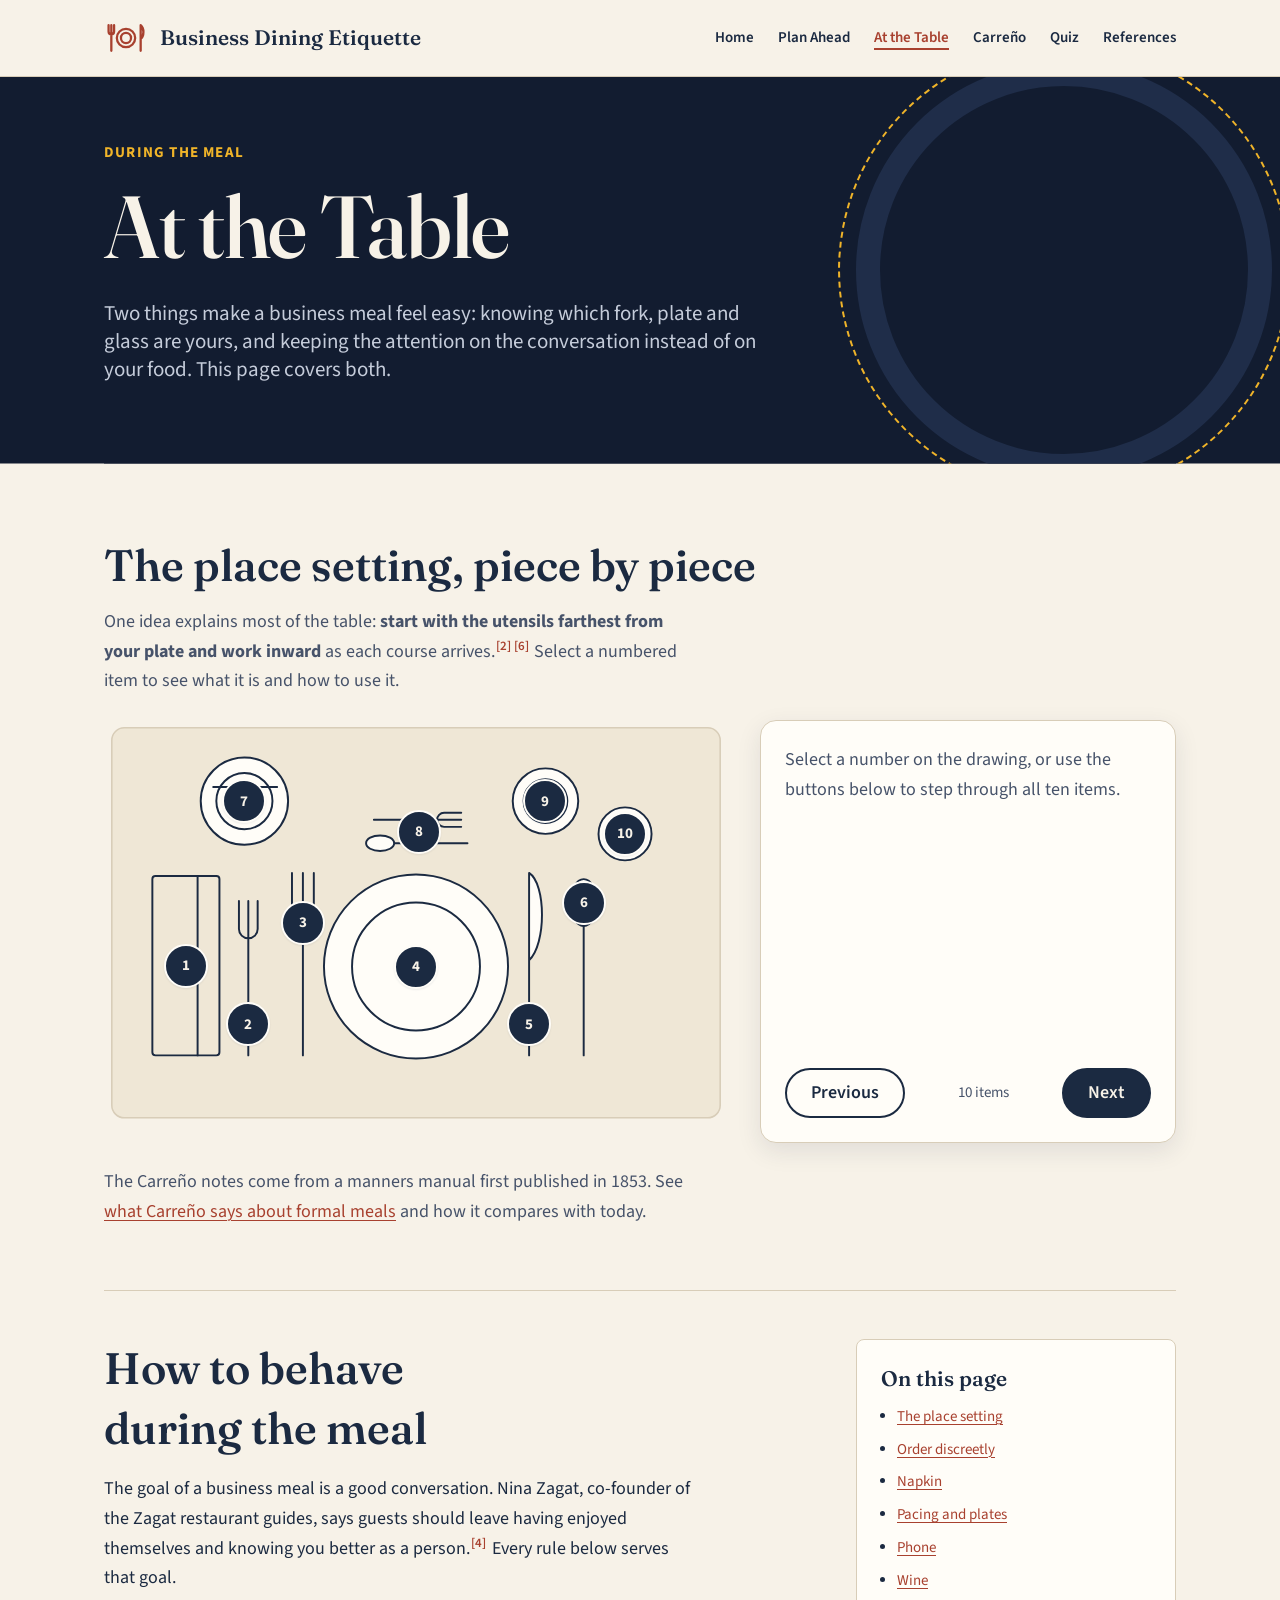
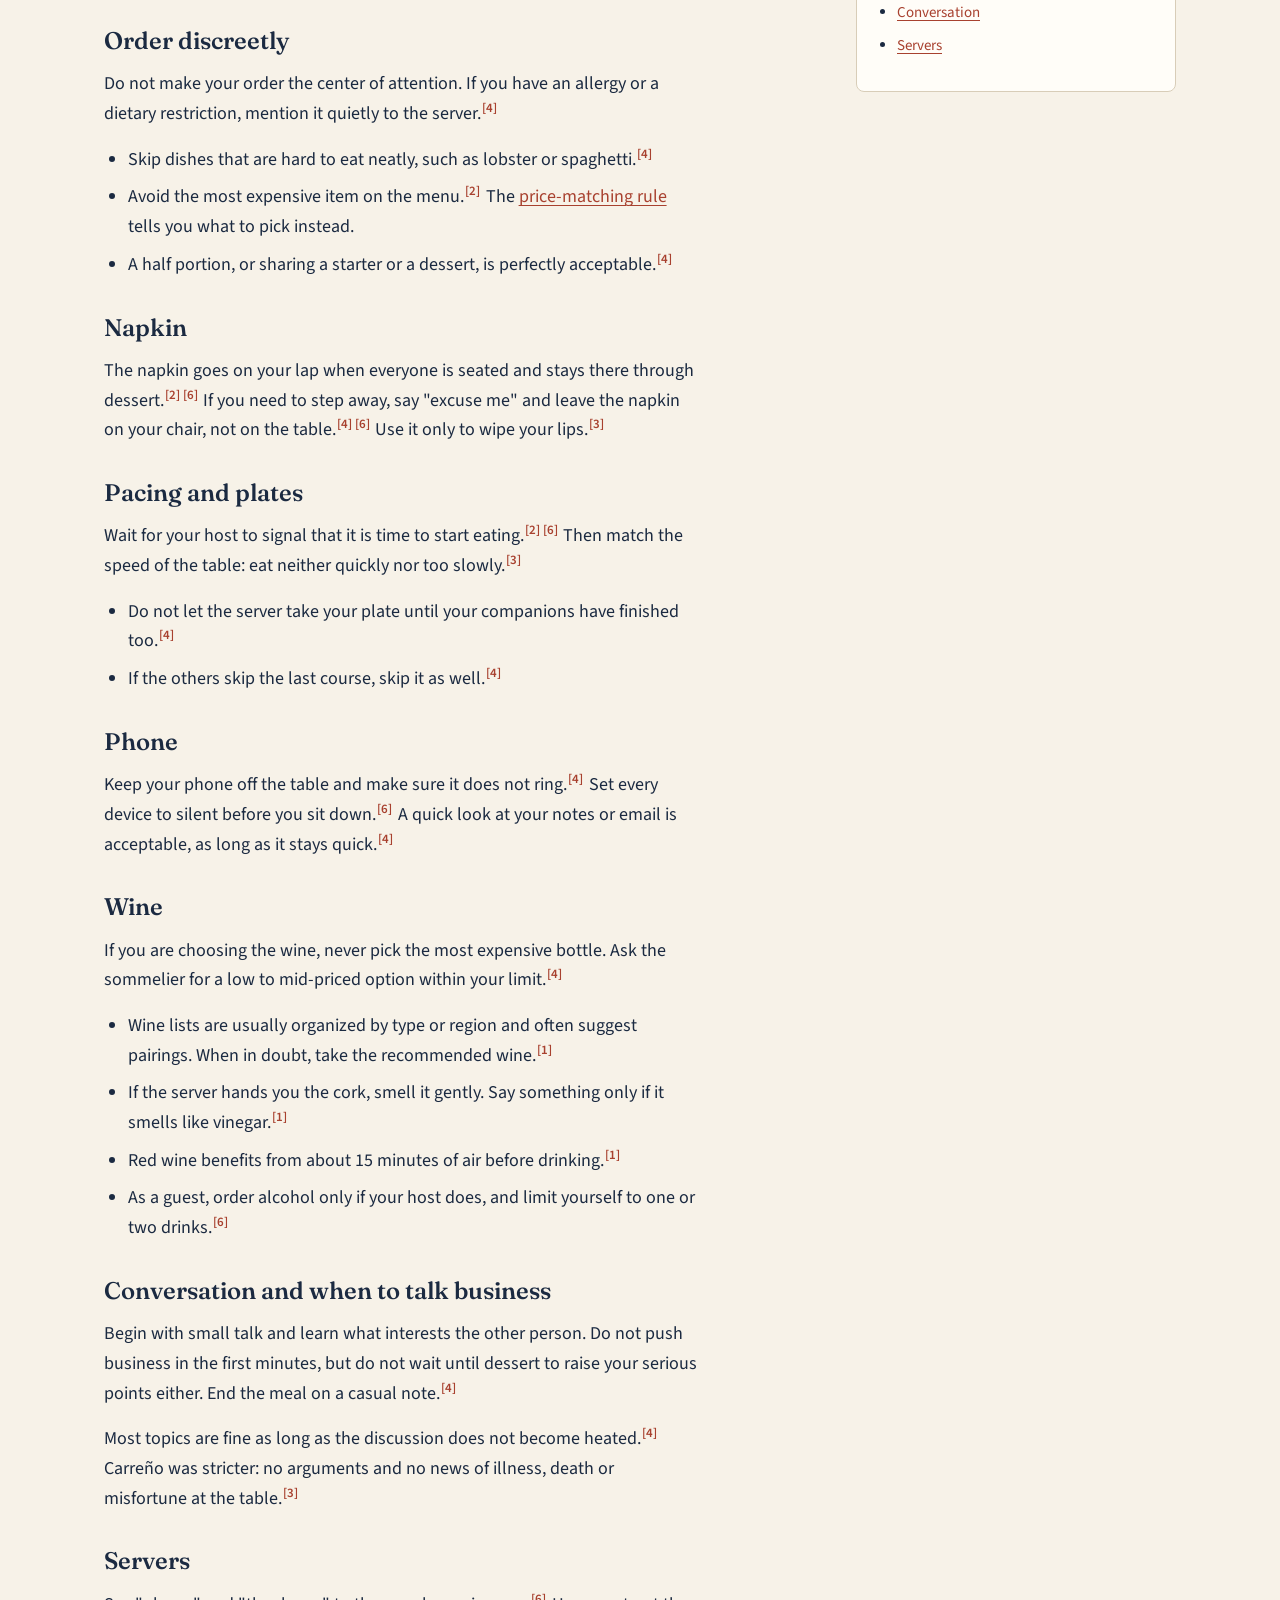
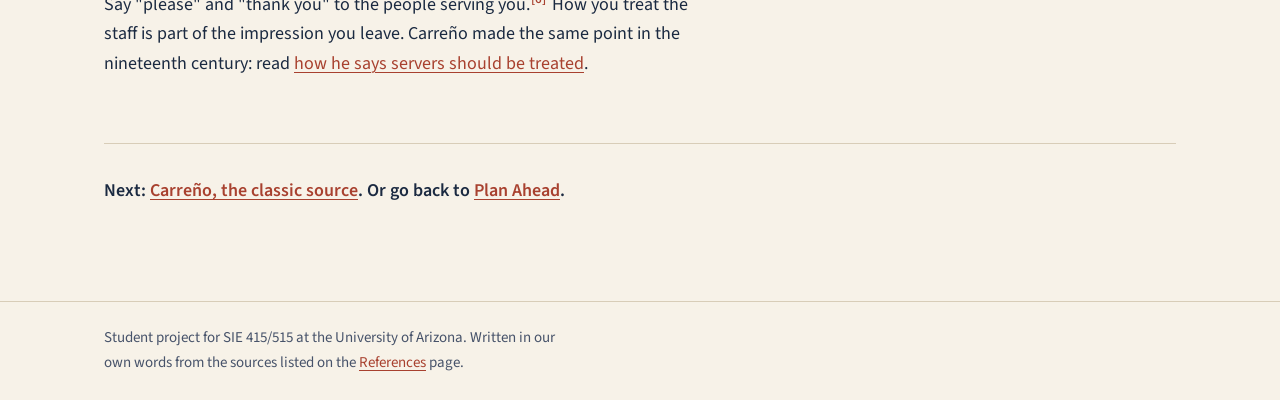
==== at-the-table.html @ 0948bbda "Add scroll-driven table scene, quiz game and bolder visual layer Remove the video section; the place" ====
<!DOCTYPE html>
<html lang="en">
<head>
  <meta charset="utf-8">
  <meta name="viewport" content="width=device-width, initial-scale=1">
  <title>At the Table | Business Dining Etiquette</title>
  <meta name="description" content="An interactive place setting and plain rules for a business meal: ordering, the napkin, pacing, phones, wine and conversation.">
  <link rel="icon" href="images/favicon.svg" type="image/svg+xml">
  <link rel="preconnect" href="https://fonts.googleapis.com">
  <link rel="preconnect" href="https://fonts.gstatic.com" crossorigin>
  <link href="https://fonts.googleapis.com/css2?family=Fraunces:opsz,wght@9..144,400..700&amp;family=Source+Sans+3:ital,wght@0,400;0,600;0,700;1,400&amp;display=swap" rel="stylesheet">
  <link rel="stylesheet" href="css/tokens.css">
  <link rel="stylesheet" href="css/site.css">
  <script src="js/place-setting.js" defer></script>
  <script src="js/motion.js" defer></script>
</head>
<body data-page="at-the-table">
  <!-- SHARED HEADER START -->
  <a class="skip-link" href="#main">Skip to content</a>
  <header class="site-header">
    <div class="wrap header-inner">
      <a class="brand" href="index.html">
        <svg class="brand-mark" viewBox="0 0 48 48" aria-hidden="true" focusable="false">
          <g class="art-accent-line">
            <circle cx="24" cy="24" r="10"/>
            <circle cx="24" cy="24" r="5.5"/>
            <path d="M8 10v28M5 10v7a3 3 0 0 0 6 0v-7"/>
            <path d="M40 38V10c4 3 4 12 0 15"/>
          </g>
        </svg>
        <span>Business Dining Etiquette</span>
      </a>
      <nav aria-label="Main">
        <ul class="nav-list">
          <li><a href="index.html">Home</a></li>
          <li><a href="plan-ahead.html">Plan Ahead</a></li>
          <li><a href="at-the-table.html">At the Table</a></li>
          <li><a href="carreno.html">Carreño</a></li>
          <li><a href="quiz.html">Quiz</a></li>
          <li><a href="references.html">References</a></li>
        </ul>
      </nav>
    </div>
  </header>
  <!-- SHARED HEADER END -->

  <main id="main">
    <div class="wrap">

      <header class="page-intro">
        <p class="eyebrow">During the meal</p>
        <h1>At the Table</h1>
        <p class="lede">Two things make a business meal feel easy: knowing which fork, plate and glass are yours, and keeping the attention on the conversation instead of on your food. This page covers both.</p>
      </header>

      <section class="section" id="place-setting" aria-labelledby="ps-title">
        <div class="section-head">
          <h2 id="ps-title">The place setting, piece by piece</h2>
          <p>One idea explains most of the table: <strong>start with the utensils farthest from your plate and work inward</strong> as each course arrives.<sup class="cite"><a href="references.html#ref-2">[2]</a></sup><sup class="cite"><a href="references.html#ref-6">[6]</a></sup> Select a numbered item to see what it is and how to use it.</p>
        </div>

        <div class="ps" data-place-setting>
          <div class="ps-stage">
            <svg class="ps-art" viewBox="0 0 800 520" role="img" aria-labelledby="ps-art-title">
              <title id="ps-art-title">A formal place setting seen from above. Left to right: napkin, salad fork, dinner fork, dinner plate, knife and spoon. Above the plate: a dessert fork and spoon. Top left: bread plate. Top right: water glass and wine glass.</title>
              <rect class="art-soft" x="10" y="10" width="780" height="500" rx="16"/>
              <!-- napkin -->
              <g data-art="napkin">
                <rect class="art-cloth" x="62" y="200" width="86" height="230" rx="4"/>
                <path class="art-line" d="M120 200v230"/>
              </g>
              <!-- salad fork -->
              <g data-art="salad-fork">
                <path class="art-line" d="M185 232v198M173 232v36a12 12 0 0 0 24 0v-36"/>
              </g>
              <!-- dinner fork -->
              <g data-art="dinner-fork">
                <path class="art-line" d="M255 196v234M241 196v44a14 14 0 0 0 28 0v-44"/>
              </g>
              <!-- dinner plate -->
              <g data-art="dinner-plate">
                <circle class="art-fill" cx="400" cy="316" r="118"/>
                <circle class="art-line" cx="400" cy="316" r="82"/>
              </g>
              <!-- knife -->
              <g data-art="knife">
                <path class="art-fill" d="M545 430V196c22 14 22 92 0 112z"/>
              </g>
              <!-- spoon -->
              <g data-art="spoon">
                <ellipse class="art-fill" cx="615" cy="234" rx="17" ry="30"/>
                <path class="art-line" d="M615 264v166"/>
              </g>
              <!-- bread plate with butter knife -->
              <g data-art="bread-plate">
                <circle class="art-fill" cx="180" cy="104" r="56"/>
                <circle class="art-line" cx="180" cy="104" r="36"/>
                <path class="art-line" d="M140 86h82"/>
              </g>
              <!-- dessert fork and spoon -->
              <g data-art="dessert">
                <path class="art-line" d="M346 128h112M458 119h-22a9 9 0 0 0 0 18h22"/>
                <path class="art-line" d="M370 158h96"/>
                <ellipse class="art-fill" cx="354" cy="158" rx="18" ry="10"/>
              </g>
              <!-- water glass -->
              <g data-art="water-glass">
                <circle class="art-fill" cx="566" cy="104" r="42"/>
                <circle class="art-line" cx="566" cy="104" r="28"/>
              </g>
              <!-- wine glass -->
              <g data-art="wine-glass">
                <circle class="art-fill" cx="668" cy="146" r="34"/>
                <circle class="art-accent" cx="668" cy="146" r="20"/>
              </g>
            </svg>

            <div class="ps-hotspots" hidden>
              <button type="button" class="hotspot" data-item="napkin" style="--x:13.1%;--y:60.6%"><span aria-hidden="true">1</span><span class="visually-hidden">Napkin</span></button>
              <button type="button" class="hotspot" data-item="salad-fork" style="--x:23.1%;--y:75%"><span aria-hidden="true">2</span><span class="visually-hidden">Salad fork</span></button>
              <button type="button" class="hotspot" data-item="dinner-fork" style="--x:31.9%;--y:50%"><span aria-hidden="true">3</span><span class="visually-hidden">Dinner fork</span></button>
              <button type="button" class="hotspot" data-item="dinner-plate" style="--x:50%;--y:60.8%"><span aria-hidden="true">4</span><span class="visually-hidden">Dinner plate</span></button>
              <button type="button" class="hotspot" data-item="knife" style="--x:68.1%;--y:75%"><span aria-hidden="true">5</span><span class="visually-hidden">Knife</span></button>
              <button type="button" class="hotspot" data-item="spoon" style="--x:76.9%;--y:45%"><span aria-hidden="true">6</span><span class="visually-hidden">Spoon</span></button>
              <button type="button" class="hotspot" data-item="bread-plate" style="--x:22.5%;--y:20%"><span aria-hidden="true">7</span><span class="visually-hidden">Bread plate</span></button>
              <button type="button" class="hotspot" data-item="dessert" style="--x:50.5%;--y:27.5%"><span aria-hidden="true">8</span><span class="visually-hidden">Dessert fork and spoon</span></button>
              <button type="button" class="hotspot" data-item="water-glass" style="--x:70.7%;--y:20%"><span aria-hidden="true">9</span><span class="visually-hidden">Water glass</span></button>
              <button type="button" class="hotspot" data-item="wine-glass" style="--x:83.5%;--y:28%"><span aria-hidden="true">10</span><span class="visually-hidden">Wine glass</span></button>
            </div>
          </div>

          <div class="ps-panel" id="ps-panel">
            <p class="ps-hint" hidden>Select a number on the drawing, or use the buttons below to step through all ten items.</p>
            <ol class="ps-list" aria-live="polite">
              <li id="ps-napkin" data-item="napkin">
                <h3>Napkin</h3>
                <p>Once everyone is seated, unfold it and lay it on your lap.<sup class="cite"><a href="references.html#ref-2">[2]</a></sup> If you step away, leave it on your chair. It returns to the table only when the meal is over.<sup class="cite"><a href="references.html#ref-4">[4]</a></sup><sup class="cite"><a href="references.html#ref-6">[6]</a></sup></p>
                <p class="ps-carreno"><span class="note-label">Carreño, 1875 edition</span> The napkin has a single purpose: wiping your lips.<sup class="cite"><a href="references.html#ref-3">[3]</a></sup></p>
              </li>
              <li id="ps-salad-fork" data-item="salad-fork">
                <h3>Salad fork</h3>
                <p>Forks sit to the left of the plate.<sup class="cite"><a href="references.html#ref-2">[2]</a></sup> The outer fork is for the first course, which is often the salad, because you work from the outside in.<sup class="cite"><a href="references.html#ref-6">[6]</a></sup></p>
              </li>
              <li id="ps-dinner-fork" data-item="dinner-fork">
                <h3>Dinner fork</h3>
                <p>The fork closest to the plate is for the main course. Working inward means that, when the main dish arrives, this is the next fork in line.<sup class="cite"><a href="references.html#ref-2">[2]</a></sup></p>
              </li>
              <li id="ps-dinner-plate" data-item="dinner-plate">
                <h3>Dinner plate</h3>
                <p>The center of your place. When you pause, rest the fork and knife on the plate in a V shape. When you finish, lay them side by side on the plate. Used silverware never goes back on the tablecloth.<sup class="cite"><a href="references.html#ref-6">[6]</a></sup></p>
                <p class="ps-carreno"><span class="note-label">Carreño, 1875 edition</span> Fork and knife together on the plate, handles toward you, tell the servers that you have finished.<sup class="cite"><a href="references.html#ref-3">[3]</a></sup></p>
              </li>
              <li id="ps-knife" data-item="knife">
                <h3>Knife</h3>
                <p>Knives go to the right of the plate.<sup class="cite"><a href="references.html#ref-2">[2]</a></sup> Like every other utensil, once you have used it, it rests on the plate and not on the table.<sup class="cite"><a href="references.html#ref-6">[6]</a></sup></p>
                <p class="ps-carreno"><span class="note-label">Carreño, 1875 edition</span> Never bring the knife to your mouth. He calls it a serious fault.<sup class="cite"><a href="references.html#ref-3">[3]</a></sup></p>
              </li>
              <li id="ps-spoon" data-item="spoon">
                <h3>Spoon</h3>
                <p>Spoons sit on the right, next to the knife.<sup class="cite"><a href="references.html#ref-2">[2]</a></sup> If the soup is too hot, stir it to cool it. Do not blow on it.<sup class="cite"><a href="references.html#ref-6">[6]</a></sup></p>
                <p class="ps-carreno"><span class="note-label">Carreño, 1875 edition</span> He lists blowing on hot food and slurping soup among the rude habits at the table.<sup class="cite"><a href="references.html#ref-3">[3]</a></sup></p>
              </li>
              <li id="ps-bread-plate" data-item="bread-plate">
                <h3>Bread plate</h3>
                <p>Yours is the one at the upper left.<sup class="cite"><a href="references.html#ref-6">[6]</a></sup> A simple memory aid: solids on the left, liquids on the right.<sup class="cite"><a href="references.html#ref-2">[2]</a></sup> Break off one piece of bread, butter it and eat it before you break off the next.<sup class="cite"><a href="references.html#ref-6">[6]</a></sup></p>
                <p class="ps-carreno"><span class="note-label">Carreño, 1875 edition</span> Bread always goes on the left and is broken by hand, never cut with the knife.<sup class="cite"><a href="references.html#ref-3">[3]</a></sup></p>
              </li>
              <li id="ps-dessert" data-item="dessert">
                <h3>Dessert fork and spoon</h3>
                <p>The fork or spoon lying above your plate is for dessert.<sup class="cite"><a href="references.html#ref-6">[6]</a></sup> Leave them where they are until dessert is served.</p>
              </li>
              <li id="ps-water-glass" data-item="water-glass">
                <h3>Water glass</h3>
                <p>Your drinks are at the upper right of your place.<sup class="cite"><a href="references.html#ref-6">[6]</a></sup> If you are unsure which glass is yours, remember that liquids are on the right.<sup class="cite"><a href="references.html#ref-2">[2]</a></sup></p>
                <p class="ps-carreno"><span class="note-label">Carreño, 1875 edition</span> Glasses and cups always stay on the right. Wipe your lips before and after you drink.<sup class="cite"><a href="references.html#ref-3">[3]</a></sup></p>
              </li>
              <li id="ps-wine-glass" data-item="wine-glass">
                <h3>Wine glass</h3>
                <p>It stands with the water glass at the upper right.<sup class="cite"><a href="references.html#ref-6">[6]</a></sup> At a business meal, order alcohol only if your host does, and stop at one or two drinks.<sup class="cite"><a href="references.html#ref-6">[6]</a></sup> Some career offices advise students to skip alcohol completely.<sup class="cite"><a href="references.html#ref-2">[2]</a></sup></p>
              </li>
            </ol>
            <div class="ps-controls" hidden>
              <button type="button" class="btn btn-quiet" data-ps-prev>Previous</button>
              <span class="ps-count" data-ps-count></span>
              <button type="button" class="btn" data-ps-next>Next</button>
            </div>
          </div>
        </div>

        <p class="ps-after">The Carreño notes come from a manners manual first published in 1853. See <a href="carreno.html">what Carreño says about formal meals</a> and how it compares with today.</p>
      </section>

      <section class="section" id="conduct" aria-labelledby="conduct-title">
        <div class="with-aside">
          <div class="prose">
            <h2 id="conduct-title">How to behave during the meal</h2>
            <p>The goal of a business meal is a good conversation. Nina Zagat, co-founder of the Zagat restaurant guides, says guests should leave having enjoyed themselves and knowing you better as a person.<sup class="cite"><a href="references.html#ref-4">[4]</a></sup> Every rule below serves that goal.</p>

            <h3 id="ordering">Order discreetly</h3>
            <p>Do not make your order the center of attention. If you have an allergy or a dietary restriction, mention it quietly to the server.<sup class="cite"><a href="references.html#ref-4">[4]</a></sup></p>
            <ul>
              <li>Skip dishes that are hard to eat neatly, such as lobster or spaghetti.<sup class="cite"><a href="references.html#ref-4">[4]</a></sup></li>
              <li>Avoid the most expensive item on the menu.<sup class="cite"><a href="references.html#ref-2">[2]</a></sup> The <a href="plan-ahead.html#price">price-matching rule</a> tells you what to pick instead.</li>
              <li>A half portion, or sharing a starter or a dessert, is perfectly acceptable.<sup class="cite"><a href="references.html#ref-4">[4]</a></sup></li>
            </ul>

            <h3 id="napkin">Napkin</h3>
            <p>The napkin goes on your lap when everyone is seated and stays there through dessert.<sup class="cite"><a href="references.html#ref-2">[2]</a></sup><sup class="cite"><a href="references.html#ref-6">[6]</a></sup> If you need to step away, say "excuse me" and leave the napkin on your chair, not on the table.<sup class="cite"><a href="references.html#ref-4">[4]</a></sup><sup class="cite"><a href="references.html#ref-6">[6]</a></sup> Use it only to wipe your lips.<sup class="cite"><a href="references.html#ref-3">[3]</a></sup></p>

            <h3 id="pacing">Pacing and plates</h3>
            <p>Wait for your host to signal that it is time to start eating.<sup class="cite"><a href="references.html#ref-2">[2]</a></sup><sup class="cite"><a href="references.html#ref-6">[6]</a></sup> Then match the speed of the table: eat neither quickly nor too slowly.<sup class="cite"><a href="references.html#ref-3">[3]</a></sup></p>
            <ul>
              <li>Do not let the server take your plate until your companions have finished too.<sup class="cite"><a href="references.html#ref-4">[4]</a></sup></li>
              <li>If the others skip the last course, skip it as well.<sup class="cite"><a href="references.html#ref-4">[4]</a></sup></li>
            </ul>

            <h3 id="phone">Phone</h3>
            <p>Keep your phone off the table and make sure it does not ring.<sup class="cite"><a href="references.html#ref-4">[4]</a></sup> Set every device to silent before you sit down.<sup class="cite"><a href="references.html#ref-6">[6]</a></sup> A quick look at your notes or email is acceptable, as long as it stays quick.<sup class="cite"><a href="references.html#ref-4">[4]</a></sup></p>

            <h3 id="wine">Wine</h3>
            <p>If you are choosing the wine, never pick the most expensive bottle. Ask the sommelier for a low to mid-priced option within your limit.<sup class="cite"><a href="references.html#ref-4">[4]</a></sup></p>
            <ul>
              <li>Wine lists are usually organized by type or region and often suggest pairings. When in doubt, take the recommended wine.<sup class="cite"><a href="references.html#ref-1">[1]</a></sup></li>
              <li>If the server hands you the cork, smell it gently. Say something only if it smells like vinegar.<sup class="cite"><a href="references.html#ref-1">[1]</a></sup></li>
              <li>Red wine benefits from about 15 minutes of air before drinking.<sup class="cite"><a href="references.html#ref-1">[1]</a></sup></li>
              <li>As a guest, order alcohol only if your host does, and limit yourself to one or two drinks.<sup class="cite"><a href="references.html#ref-6">[6]</a></sup></li>
            </ul>

            <h3 id="conversation">Conversation and when to talk business</h3>
            <p>Begin with small talk and learn what interests the other person. Do not push business in the first minutes, but do not wait until dessert to raise your serious points either. End the meal on a casual note.<sup class="cite"><a href="references.html#ref-4">[4]</a></sup></p>
            <p>Most topics are fine as long as the discussion does not become heated.<sup class="cite"><a href="references.html#ref-4">[4]</a></sup> Carreño was stricter: no arguments and no news of illness, death or misfortune at the table.<sup class="cite"><a href="references.html#ref-3">[3]</a></sup></p>

            <h3 id="servers">Servers</h3>
            <p>Say "please" and "thank you" to the people serving you.<sup class="cite"><a href="references.html#ref-6">[6]</a></sup> How you treat the staff is part of the impression you leave. Carreño made the same point in the nineteenth century: read <a href="carreno.html#servers">how he says servers should be treated</a>.</p>
          </div>

          <aside aria-label="On this page">
            <div class="side-box">
              <h2>On this page</h2>
              <ul>
                <li><a href="#place-setting">The place setting</a></li>
                <li><a href="#ordering">Order discreetly</a></li>
                <li><a href="#napkin">Napkin</a></li>
                <li><a href="#pacing">Pacing and plates</a></li>
                <li><a href="#phone">Phone</a></li>
                <li><a href="#wine">Wine</a></li>
                <li><a href="#conversation">Conversation</a></li>
                <li><a href="#servers">Servers</a></li>
              </ul>
            </div>
          </aside>
        </div>
      </section>

      <nav class="next-step" aria-label="Continue reading">
        <p>Next: <a href="carreno.html">Carreño, the classic source</a>. Or go back to <a href="plan-ahead.html">Plan Ahead</a>.</p>
      </nav>

    </div>
  </main>

  <!-- SHARED FOOTER START -->
  <footer class="site-footer">
    <div class="wrap">
      <p>Student project for SIE 415/515 at the University of Arizona. Written in our own words from the sources listed on the <a href="references.html">References</a> page.</p>
    </div>
  </footer>
  <!-- SHARED FOOTER END -->
</body>
</html>
---- css/tokens.css ----
/* ==========================================================================
   tokens.css
   The single place for visual decisions. Change values here to restyle
   the whole site. site.css may only use these variables.
   ========================================================================== */

:root {
  /* ---- Color: one base (ink), one accent (brick), warm neutrals ---- */
  --paper: #F7F2E8;        /* page background */
  --paper-deep: #EFE7D6;   /* tinted bands, table headers */
  --surface: #FFFDF8;      /* panels that sit on the paper */
  --ink: #1B2A41;          /* text, headings (13.5:1 on paper) */
  --ink-soft: #47536A;     /* secondary text (6.9:1 on paper) */
  --accent: #A8412F;       /* links, key marks (5.4:1 on paper) */
  --accent-deep: #7E2E20;  /* hover and visited links */
  --rule: #D8CDB8;         /* hairlines and borders */
  --on-ink: #F7F2E8;       /* text on ink backgrounds */
  --on-accent: #FFFDF8;    /* text on accent backgrounds */
  --good: #2C6447;         /* correct answer */
  --good-bg: #E4EFE6;
  --bad: #8F2F20;          /* wrong answer */
  --bad-bg: #F6E2DC;
  --focus: #1B2A41;        /* focus ring */

  /* ---- Color: dark stage (hero scene, page intros, quiz game) ---- */
  --stage: #121C30;        /* deep navy background */
  --stage-soft: #1F2D49;   /* panels on the stage */
  --stage-line: #4A5B7D;   /* borders on the stage */
  --on-ink-soft: #C5CCDA;  /* secondary text on the stage (10:1) */
  --gold: #F0B429;         /* loud second accent, for dark backgrounds */
  --accent-bright: #E4573D;/* brick, brightened for dark backgrounds */
  --good-bright: #5FBF8A;
  --steel: #DCE3EC;        /* cutlery in the scene */
  --water: #9CCBE0;
  --pulse: rgba(240, 180, 41, 0.7);

  /* ---- Fonts ---- */
  --font-display: "Fraunces", Georgia, "Times New Roman", serif;
  --font-body: "Source Sans 3", Verdana, "Trebuchet MS", sans-serif;

  /* ---- Type scale (rem) ---- */
  --fs-xs: 0.8125rem;   /* 13px */
  --fs-sm: 0.9375rem;   /* 15px */
  --fs-base: 1.125rem;  /* 18px body */
  --fs-md: 1.3125rem;   /* 21px lede */
  --fs-lg: 1.5rem;      /* 24px h3 */
  --fs-xl: 2rem;        /* 32px h2 */
  --fs-2xl: clamp(2.25rem, 1.4rem + 3.6vw, 3.75rem); /* h1 */
  --fs-numeral: 2.5rem; /* big list numerals */
  --fs-hero: clamp(2.5rem, 1rem + 6.2vw, 5.5rem);        /* stage headlines */
  --fs-2xl-soft: clamp(1.75rem, 1.2rem + 2.2vw, 2.75rem); /* section headings */

  --lh-body: 1.65;
  --lh-snug: 1.35;
  --lh-tight: 1.1;

  --fw-regular: 400;
  --fw-semibold: 600;
  --fw-bold: 700;
  --fw-display: 560;

  --tracking-label: 0.08em;

  /* ---- Spacing scale ---- */
  --sp-0: 0;
  --sp-1: 0.25rem;  /* 4 */
  --sp-2: 0.5rem;   /* 8 */
  --sp-3: 0.75rem;  /* 12 */
  --sp-4: 1rem;     /* 16 */
  --sp-5: 1.5rem;   /* 24 */
  --sp-6: 2rem;     /* 32 */
  --sp-7: 3rem;     /* 48 */
  --sp-8: 4rem;     /* 64 */
  --sp-9: 6rem;     /* 96 */

  /* ---- Layout ---- */
  --wrap: 70rem;         /* page container */
  --measure: 66ch;       /* comfortable line length */
  --gutter: var(--sp-5); /* side padding */
  --sidebar: 20rem;
  --hotspot: 2.75rem;    /* touch target for interactive markers */

  /* ---- Radii ---- */
  --r-sm: 0.25rem;
  --r-md: 0.5rem;
  --r-lg: 1rem;
  --r-pill: 999px;

  /* ---- Borders ---- */
  --bw: 1px;
  --bw-thick: 2px;
  --focus-w: 3px;
  --focus-offset: 3px;

  /* ---- Shadows (soft, no glow) ---- */
  --shadow-sm: 0 1px 2px rgba(27, 42, 65, 0.08);
  --shadow-md: 0 8px 24px rgba(27, 42, 65, 0.10);

  /* ---- Motion ---- */
  --ease: cubic-bezier(0.22, 1, 0.36, 1);
  --dur-fast: 200ms;
  --dur: 300ms;
  --dur-slow: 500ms;
  --dur-reveal: 700ms;
  --press: 0.97;
}

@media (max-width: 40rem) {
  :root {
    --fs-base: 1.0625rem; /* 17px body on phones */
    --fs-md: 1.1875rem;
    --fs-xl: 1.625rem;
    --fs-lg: 1.3125rem;
    --gutter: var(--sp-4);
    --sp-8: 3rem;
    --sp-9: 4rem;
  }
}
---- css/site.css ----
/* ==========================================================================
   site.css
   Layout and components. Uses only variables from tokens.css.
   ========================================================================== */

/* ---- Reset and base ---- */
*, *::before, *::after { box-sizing: border-box; }

html { -webkit-text-size-adjust: 100%; scroll-behavior: smooth; }

body {
  margin: var(--sp-0);
  background: var(--paper);
  color: var(--ink);
  font-family: var(--font-body);
  font-size: var(--fs-base);
  line-height: var(--lh-body);
  font-weight: var(--fw-regular);
  overflow-wrap: break-word;
}

img, svg, iframe { max-width: 100%; }
img, svg { height: auto; }

h1, h2, h3, h4 {
  font-family: var(--font-display);
  font-weight: var(--fw-display);
  line-height: var(--lh-tight);
  margin: var(--sp-0);
  text-wrap: balance;
}
h1 { font-size: var(--fs-2xl); letter-spacing: -0.015em; }
h2 { font-size: var(--fs-xl); line-height: var(--lh-snug); }
h3 { font-size: var(--fs-lg); line-height: var(--lh-snug); }
h4 { font-size: var(--fs-md); line-height: var(--lh-snug); }

p, ul, ol, dl, table, figure, blockquote { margin: var(--sp-0) var(--sp-0) var(--sp-4); }
p { text-wrap: pretty; }
ul, ol { padding-left: var(--sp-5); }
li { margin-bottom: var(--sp-2); }

a {
  color: var(--accent);
  text-decoration: underline;
  text-decoration-thickness: var(--bw);
  text-underline-offset: 0.18em;
  transition: color var(--dur-fast) var(--ease);
}
a:visited { color: var(--accent-deep); }
a:hover { color: var(--accent-deep); text-decoration-thickness: var(--bw-thick); }

:focus-visible {
  outline: var(--focus-w) solid var(--focus);
  outline-offset: var(--focus-offset);
  border-radius: var(--r-sm);
}

[id] { scroll-margin-top: var(--sp-5); }

.visually-hidden {
  position: absolute;
  width: 1px; height: 1px;
  margin: -1px; padding: 0;
  overflow: hidden;
  clip: rect(0 0 0 0);
  white-space: nowrap;
  border: 0;
}

/* ---- Skip link ---- */
.skip-link {
  position: absolute;
  left: var(--sp-4);
  top: var(--sp-4);
  z-index: 10;
  padding: var(--sp-2) var(--sp-4);
  background: var(--ink);
  color: var(--on-ink);
  border-radius: var(--r-sm);
  transform: translateY(-300%);
}
.skip-link:visited { color: var(--on-ink); }
.skip-link:focus { transform: translateY(0); color: var(--on-ink); }

/* ---- Containers ---- */
.wrap {
  width: 100%;
  max-width: var(--wrap);
  margin-inline: auto;
  padding-inline: var(--gutter);
}

/* ---- Header and navigation ---- */
.site-header {
  border-bottom: var(--bw) solid var(--rule);
  background: var(--paper);
}
.header-inner {
  display: flex;
  flex-wrap: wrap;
  align-items: center;
  justify-content: space-between;
  gap: var(--sp-2) var(--sp-6);
  padding-block: var(--sp-4);
}
.brand {
  display: inline-flex;
  align-items: center;
  gap: var(--sp-3);
  color: var(--ink);
  text-decoration: none;
  font-family: var(--font-display);
  font-weight: var(--fw-display);
  font-size: var(--fs-md);
  line-height: var(--lh-tight);
}
.brand:visited, .brand:hover { color: var(--ink); }
.brand-mark { width: var(--hotspot); height: var(--hotspot); flex: none; color: var(--accent); }

.nav-list {
  display: flex;
  flex-wrap: wrap;
  gap: var(--sp-1) var(--sp-5);
  list-style: none;
  margin: var(--sp-0);
  padding: var(--sp-0);
}
.nav-list li { margin: var(--sp-0); }
.nav-list a {
  display: inline-block;
  padding-block: var(--sp-2);
  color: var(--ink);
  font-weight: var(--fw-semibold);
  font-size: var(--fs-sm);
  text-decoration: none;
}
.nav-list a:visited { color: var(--ink); }
.nav-list a:hover { color: var(--accent); text-decoration: underline; text-decoration-thickness: var(--bw-thick); text-underline-offset: 0.4em; }

/* Current page marker. Header markup stays identical on every page;
   the body carries data-page and CSS does the rest. */
body[data-page="home"] .nav-list a[href="index.html"],
body[data-page="plan-ahead"] .nav-list a[href="plan-ahead.html"],
body[data-page="at-the-table"] .nav-list a[href="at-the-table.html"],
body[data-page="carreno"] .nav-list a[href="carreno.html"],
body[data-page="quiz"] .nav-list a[href="quiz.html"],
body[data-page="references"] .nav-list a[href="references.html"] {
  color: var(--accent);
  text-decoration: underline;
  text-decoration-thickness: var(--bw-thick);
  text-underline-offset: 0.4em;
}

/* ---- Footer (small text only) ---- */
.site-footer {
  margin-top: var(--sp-9);
  border-top: var(--bw) solid var(--rule);
  padding-block: var(--sp-5);
  font-size: var(--fs-sm);
  color: var(--ink-soft);
}
.site-footer p { margin: var(--sp-0); max-width: var(--measure); }

/* ---- Page intro (inner pages) ---- */
.page-intro { padding-block: var(--sp-8) var(--sp-6); }
.page-intro h1 { max-width: 18ch; }
.eyebrow {
  margin-bottom: var(--sp-3);
  font-size: var(--fs-sm);
  font-weight: var(--fw-bold);
  letter-spacing: var(--tracking-label);
  text-transform: uppercase;
  color: var(--accent);
}
.lede {
  margin-top: var(--sp-5);
  max-width: var(--measure);
  font-size: var(--fs-md);
  line-height: var(--lh-snug);
  color: var(--ink-soft);
}

/* ---- Sections and prose ---- */
.section { padding-block: var(--sp-7); }
.section + .section { border-top: var(--bw) solid var(--rule); }
.section > h2, .section-head { margin-bottom: var(--sp-5); }
.section-head p { max-width: var(--measure); color: var(--ink-soft); margin-top: var(--sp-3); }

.prose { max-width: var(--measure); }
.prose h2 { margin-top: var(--sp-7); margin-bottom: var(--sp-4); }
.prose h3 { margin-top: var(--sp-6); margin-bottom: var(--sp-3); }
.prose > :first-child { margin-top: var(--sp-0); }

/* Content + sidebar on wide screens */
.with-aside { display: grid; gap: var(--sp-7); }
@media (min-width: 62rem) {
  .with-aside { grid-template-columns: minmax(0, 1fr) var(--sidebar); align-items: start; }
  .with-aside > aside { position: sticky; top: var(--sp-5); }
}

/* On-this-page list and other side notes */
.side-box {
  padding: var(--sp-5);
  background: var(--surface);
  border: var(--bw) solid var(--rule);
  border-radius: var(--r-md);
  font-size: var(--fs-sm);
}
.side-box h2 { font-size: var(--fs-md); margin-bottom: var(--sp-3); }
.side-box ul, .side-box ol { margin-bottom: var(--sp-0); padding-left: var(--sp-4); }

/* Notes and callouts: full border, never one side only */
.note {
  max-width: var(--measure);
  margin-block: var(--sp-5);
  padding: var(--sp-4) var(--sp-5);
  background: var(--paper-deep);
  border: var(--bw) solid var(--rule);
  border-radius: var(--r-md);
}
.note > :last-child { margin-bottom: var(--sp-0); }
.note-label {
  display: block;
  margin-bottom: var(--sp-1);
  font-size: var(--fs-xs);
  font-weight: var(--fw-bold);
  letter-spacing: var(--tracking-label);
  text-transform: uppercase;
  color: var(--accent);
}

/* Numbered citations like [3] */
.cite { font-size: var(--fs-xs); font-weight: var(--fw-semibold); line-height: 1; vertical-align: super; white-space: nowrap; }
.cite a { text-decoration: none; padding: var(--sp-1) 0.1em; }
.cite a:hover { text-decoration: underline; }

/* Quotes from Carreño */
.quote {
  max-width: var(--measure);
  margin-block: var(--sp-5);
  padding: var(--sp-5);
  background: var(--surface);
  border: var(--bw) solid var(--rule);
  border-radius: var(--r-md);
}
.quote blockquote { margin: var(--sp-0) var(--sp-0) var(--sp-3); font-family: var(--font-display); font-size: var(--fs-md); line-height: var(--lh-snug); }
.quote blockquote p { margin: var(--sp-0); }
.quote figcaption { font-size: var(--fs-sm); color: var(--ink-soft); }
.quote .translation { display: block; margin-bottom: var(--sp-1); color: var(--ink); }

/* Tables */
.table-scroll { overflow-x: auto; margin-bottom: var(--sp-5); border: var(--bw) solid var(--rule); border-radius: var(--r-md); background: var(--surface); }
.table-scroll:focus-visible { outline-offset: var(--sp-0); }
table { width: 100%; border-collapse: collapse; margin: var(--sp-0); font-size: var(--fs-sm); line-height: var(--lh-snug); }
caption { caption-side: top; text-align: left; padding: var(--sp-3) var(--sp-4); font-weight: var(--fw-semibold); color: var(--ink-soft); }
th, td { padding: var(--sp-3) var(--sp-4); text-align: left; vertical-align: top; border-top: var(--bw) solid var(--rule); }
thead th { background: var(--paper-deep); font-family: var(--font-display); font-size: var(--fs-base); font-weight: var(--fw-display); }
tbody th { font-weight: var(--fw-semibold); }
.tag {
  display: inline-block;
  padding: 0 var(--sp-2);
  border: var(--bw) solid currentColor;
  border-radius: var(--r-pill);
  font-size: var(--fs-xs);
  font-weight: var(--fw-bold);
  white-space: nowrap;
}
.tag-same { color: var(--good); }
.tag-changed { color: var(--ink-soft); }
.tag-dated { color: var(--bad); }

/* ---- Home: hero ---- */
.hero { display: grid; gap: var(--sp-6); align-items: center; padding-block: var(--sp-8) var(--sp-7); }
.hero h1 { max-width: 15ch; }
.hero-art { justify-self: center; width: 100%; max-width: 26rem; margin: var(--sp-0); }
.hero-art svg { display: block; width: 100%; }
@media (min-width: 56rem) {
  .hero { grid-template-columns: minmax(0, 1.25fr) minmax(0, 1fr); gap: var(--sp-8); }
  .hero-art { justify-self: end; }
}

/* Shared SVG drawing styles (logo, hero art, place setting) */
.art-line { fill: none; stroke: var(--ink); stroke-width: 2.5; stroke-linecap: round; stroke-linejoin: round; }
.art-fill { fill: var(--surface); stroke: var(--ink); stroke-width: 2.5; stroke-linejoin: round; }
.art-soft { fill: var(--paper-deep); stroke: var(--rule); stroke-width: 2; }
.art-accent { fill: var(--accent); stroke: none; }
.art-accent-line { fill: none; stroke: var(--accent); stroke-width: 2.5; stroke-linecap: round; stroke-linejoin: round; }
.art-cloth { fill: var(--paper-deep); stroke: var(--ink); stroke-width: 2.5; stroke-linejoin: round; }

/* ---- Home: ten rules ---- */
.rules { list-style: none; counter-reset: rule; margin: var(--sp-0); padding: var(--sp-0); display: grid; gap: var(--sp-0) var(--sp-8); }
@media (min-width: 52rem) {
  .rules { grid-template-columns: repeat(2, minmax(0, 1fr)); grid-template-rows: repeat(5, auto); grid-auto-flow: column; }
}
.rules li {
  counter-increment: rule;
  display: grid;
  grid-template-columns: var(--sp-7) minmax(0, 1fr);
  gap: var(--sp-3);
  margin: var(--sp-0);
  padding-block: var(--sp-4);
  border-top: var(--bw) solid var(--rule);
}
.rules li::before {
  content: counter(rule);
  font-family: var(--font-display);
  font-size: var(--fs-numeral);
  font-weight: var(--fw-display);
  line-height: 1;
  color: var(--accent);
}
.rules h3 { font-size: var(--fs-md); margin-bottom: var(--sp-1); }
.rules p { margin: var(--sp-0); color: var(--ink-soft); }

/* ---- Home: three ways in ---- */
.paths { list-style: none; margin: var(--sp-0); padding: var(--sp-0); }
.paths li { margin: var(--sp-0); border-top: var(--bw) solid var(--rule); }
.paths li:last-child { border-bottom: var(--bw) solid var(--rule); }
.paths a {
  display: grid;
  gap: var(--sp-1) var(--sp-6);
  padding-block: var(--sp-5);
  color: var(--ink);
  text-decoration: none;
}
.paths a:visited { color: var(--ink); }
.path-when { font-size: var(--fs-sm); font-weight: var(--fw-bold); letter-spacing: var(--tracking-label); text-transform: uppercase; color: var(--accent); }
.path-title { font-family: var(--font-display); font-weight: var(--fw-display); font-size: var(--fs-xl); line-height: var(--lh-snug); transition: color var(--dur-fast) var(--ease); }
.path-text { color: var(--ink-soft); max-width: var(--measure); }
.paths a:hover .path-title { color: var(--accent); text-decoration: underline; text-decoration-thickness: var(--bw-thick); text-underline-offset: 0.2em; }
@media (min-width: 52rem) {
  .paths a { grid-template-columns: 10rem minmax(0, 22rem) minmax(0, 1fr); align-items: baseline; }
}

.paths + p { margin-top: var(--sp-5); }

/* ---- Buttons ---- */
.btn {
  display: inline-flex;
  align-items: center;
  gap: var(--sp-2);
  padding: var(--sp-2) var(--sp-5);
  min-height: var(--hotspot);
  background: var(--ink);
  color: var(--on-ink);
  border: var(--bw-thick) solid var(--ink);
  border-radius: var(--r-pill);
  font: inherit;
  font-weight: var(--fw-semibold);
  cursor: pointer;
  transition: background-color var(--dur-fast) var(--ease), color var(--dur-fast) var(--ease), transform var(--dur-fast) var(--ease);
}
.btn:hover { background: var(--accent); border-color: var(--accent); color: var(--on-accent); }
.btn:active { transform: scale(var(--press)); }
.btn-quiet { background: transparent; color: var(--ink); }

/* ---- Motion preferences ---- */
@media (prefers-reduced-motion: reduce) {
  html { scroll-behavior: auto; }
  *, *::before, *::after { transition-duration: 1ms !important; animation-duration: 1ms !important; }
}

/* ---- Interactive place setting ---- */
.ps { display: grid; gap: var(--sp-5); align-items: start; }
@media (min-width: 62rem) {
  .ps { grid-template-columns: minmax(0, 1.5fr) minmax(0, 1fr); gap: var(--sp-6); }
}
.ps-stage { position: relative; }
.ps-art { display: block; width: 100%; }
.ps-art [data-art] { transition: opacity var(--dur) var(--ease); }
.ps.is-interactive .ps-art:has(.is-active) [data-art]:not(.is-active) { opacity: 0.35; }
.ps-art .is-active .art-line { stroke: var(--accent); }
.ps-art .is-active .art-fill, .ps-art .is-active .art-cloth { stroke: var(--accent); }

.ps-hotspots { position: absolute; inset: 0; }
.hotspot {
  position: absolute;
  left: var(--x);
  top: var(--y);
  width: var(--hotspot);
  height: var(--hotspot);
  margin: calc(var(--hotspot) / -2) 0 0 calc(var(--hotspot) / -2);
  display: grid;
  place-items: center;
  padding: var(--sp-0);
  background: var(--ink);
  color: var(--on-ink);
  border: var(--bw-thick) solid var(--surface);
  border-radius: var(--r-pill);
  box-shadow: var(--shadow-sm);
  font: inherit;
  font-size: var(--fs-sm);
  font-weight: var(--fw-bold);
  line-height: 1;
  cursor: pointer;
  transition: background-color var(--dur-fast) var(--ease), transform var(--dur-fast) var(--ease);
}
.hotspot:hover { background: var(--accent); transform: scale(1.1); }
.hotspot:active { transform: scale(var(--press)); }
.hotspot[aria-pressed="true"] { background: var(--accent); color: var(--on-accent); }
.hotspot:focus-visible { border-radius: var(--r-pill); }
@media (max-width: 40rem) {
  .hotspot { --hotspot: 2.25rem; font-size: var(--fs-xs); }
}

.ps-panel {
  padding: var(--sp-5);
  background: var(--surface);
  border: var(--bw) solid var(--rule);
  border-radius: var(--r-lg);
  box-shadow: var(--shadow-md);
}
.ps-hint { margin: var(--sp-0) var(--sp-0) var(--sp-4); color: var(--ink-soft); }
.ps-list { margin: var(--sp-0); padding-left: var(--sp-5); }
.ps-list li { margin-bottom: var(--sp-5); }
.ps-list li::marker { font-family: var(--font-display); font-weight: var(--fw-display); color: var(--accent); }
.ps-list h3 { margin-bottom: var(--sp-2); }
.ps-list p:last-child { margin-bottom: var(--sp-0); }
.ps-carreno {
  padding: var(--sp-3) var(--sp-4);
  background: var(--paper);
  border: var(--bw) solid var(--rule);
  border-radius: var(--r-md);
  font-size: var(--fs-sm);
}
.ps.is-interactive .ps-list { list-style: none; padding-left: var(--sp-0); min-height: 14rem; }
.ps.is-interactive .ps-list li { margin-bottom: var(--sp-0); }
.ps-controls { display: flex; align-items: center; justify-content: space-between; gap: var(--sp-3); margin-top: var(--sp-5); }
.ps-controls[hidden] { display: none; }
.ps-count { font-size: var(--fs-sm); color: var(--ink-soft); }
.ps-after { margin-top: var(--sp-5); max-width: var(--measure); color: var(--ink-soft); }

/* ---- Video ---- */
.video { max-width: 48rem; margin: var(--sp-0) var(--sp-0) var(--sp-4); }
.video-frame { position: relative; aspect-ratio: 16 / 9; overflow: hidden; border: var(--bw) solid var(--rule); border-radius: var(--r-lg); background: var(--ink); }
.video-frame iframe { position: absolute; inset: 0; width: 100%; height: 100%; border: 0; }
.video figcaption { margin-top: var(--sp-3); font-size: var(--fs-sm); color: var(--ink-soft); }

/* ---- Next step link at the end of a page ---- */
.next-step { padding-block: var(--sp-6) var(--sp-0); border-top: var(--bw) solid var(--rule); font-weight: var(--fw-semibold); }
.next-step p { margin: var(--sp-0); }

/* ---- Checklist (side box) ---- */
.checklist { list-style: none; padding-left: var(--sp-0); }
.side-box .checklist { padding-left: var(--sp-0); }
.checklist li { position: relative; padding-left: var(--sp-5); margin-bottom: var(--sp-3); }
.checklist li::before {
  content: "";
  position: absolute;
  left: var(--sp-0);
  top: 0.3em;
  width: var(--sp-3);
  height: var(--sp-3);
  border: var(--bw-thick) solid var(--accent);
  border-radius: var(--r-sm);
}

/* ---- Quiz ---- */
.quiz { max-width: 46rem; }
.q-list { margin: var(--sp-0); padding-left: var(--sp-0); list-style: none; counter-reset: q; }
.q { counter-increment: q; margin-bottom: var(--sp-5); padding: var(--sp-5); background: var(--surface); border: var(--bw) solid var(--rule); border-radius: var(--r-lg); }
.q fieldset { margin: var(--sp-0); padding: var(--sp-0); border: 0; min-width: 0; }
.q legend { padding: var(--sp-0); margin-bottom: var(--sp-3); font-family: var(--font-display); font-weight: var(--fw-display); font-size: var(--fs-md); line-height: var(--lh-snug); }
.q legend::before { content: counter(q) ". "; color: var(--accent); }
.q-options { margin: var(--sp-0); padding-left: var(--sp-0); list-style: none; }
.q-options li { margin-bottom: var(--sp-2); }
.q-option {
  display: flex;
  align-items: flex-start;
  gap: var(--sp-3);
  padding: var(--sp-3) var(--sp-4);
  border: var(--bw) solid var(--rule);
  border-radius: var(--r-md);
  cursor: pointer;
  transition: background-color var(--dur-fast) var(--ease), border-color var(--dur-fast) var(--ease);
}
.q-option:hover { background: var(--paper); border-color: var(--ink-soft); }
.q-option:has(input:checked) { border-color: var(--ink); background: var(--paper); }
.q-option:has(input:focus-visible) { outline: var(--focus-w) solid var(--focus); outline-offset: var(--focus-offset); }
.q-option input { flex: none; width: var(--sp-5); height: var(--sp-5); margin: 0.15em 0 0; accent-color: var(--accent); }
.q-option.is-right-answer { border-color: var(--good); background: var(--good-bg); }
.q-option.is-wrong-choice { border-color: var(--bad); background: var(--bad-bg); }
.q-feedback { margin: var(--sp-4) var(--sp-0) var(--sp-0); font-size: var(--fs-sm); }
.q.is-correct .q-result { color: var(--good); }
.q.is-wrong .q-result, .q.is-empty .q-result { color: var(--bad); }
.quiz-actions { display: flex; flex-wrap: wrap; gap: var(--sp-3); }
.quiz-actions[hidden] { display: none; }
.quiz-score { margin-top: var(--sp-5); padding: var(--sp-5); background: var(--ink); color: var(--on-ink); border-radius: var(--r-lg); font-family: var(--font-display); font-size: var(--fs-md); line-height: var(--lh-snug); }
.answer-key { max-width: 46rem; margin-top: var(--sp-5); }
.answer-key summary { cursor: pointer; font-weight: var(--fw-semibold); color: var(--accent); }
.answer-key ol { margin-top: var(--sp-3); }

/* ---- References ---- */
.refs { max-width: 50rem; margin: var(--sp-0); padding-left: var(--sp-0); list-style: none; counter-reset: ref; }
.refs li { counter-increment: ref; position: relative; margin: var(--sp-0); padding: var(--sp-4) var(--sp-0) var(--sp-4) var(--sp-7); border-top: var(--bw) solid var(--rule); }
.refs li::before { content: "[" counter(ref) "]"; position: absolute; left: var(--sp-0); top: var(--sp-4); font-weight: var(--fw-bold); color: var(--accent); }
.refs li:target { background: var(--paper-deep); }
.ref { margin-bottom: var(--sp-2); padding-left: var(--sp-5); text-indent: calc(var(--sp-5) * -1); }
.ref a { overflow-wrap: anywhere; }
.ref-note { margin: var(--sp-0); font-size: var(--fs-sm); color: var(--ink-soft); }

.link-list { max-width: 50rem; margin: var(--sp-0); padding-left: var(--sp-0); list-style: none; }
.link-list li { margin: var(--sp-0); padding-block: var(--sp-4); border-top: var(--bw) solid var(--rule); }
.link-list a { font-weight: var(--fw-semibold); }
.link-list span { display: block; font-size: var(--fs-sm); color: var(--ink-soft); }

/* ==========================================================================
   Bold layer: dark stage, scroll scene, marquee, reveals and the quiz game.
   ========================================================================== */

/* ---- Home scene: the table sets itself ---- */
.scene { background: var(--stage); color: var(--on-ink); }
.scene.is-live { height: 320vh; }
.scene-pin { display: flex; min-height: 100vh; min-height: 100svh; }
.scene.is-live .scene-pin { position: sticky; top: 0; height: 100vh; height: 100svh; overflow: hidden; }
.scene-inner { display: flex; flex-direction: column; gap: var(--sp-4); padding-block: var(--sp-6) var(--sp-5); }
.scene-copy { display: grid; gap: var(--sp-4); align-items: end; }
.scene .eyebrow { color: var(--gold); }
.scene h1 { font-size: var(--fs-hero); max-width: 14ch; letter-spacing: -0.02em; }
.scene h1 em { font-style: italic; color: var(--gold); }
.scene .lede { margin: var(--sp-0); color: var(--on-ink-soft); max-width: 34rem; }
@media (min-width: 60rem) {
  .scene-copy { grid-template-columns: minmax(0, 1.5fr) minmax(0, 1fr); gap: var(--sp-7); }
}
.scene-table { flex: 1 1 auto; min-height: 12rem; display: flex; }
.scene-art { width: 100%; height: 100%; overflow: visible; }
.pc { transform-box: fill-box; transform-origin: center; will-change: transform, opacity; }
.sc-plate { fill: var(--paper); }
.sc-ring { fill: none; stroke: var(--rule); stroke-width: 3; }
.sc-napkin { fill: var(--accent-bright); }
.sc-fold { fill: none; stroke: var(--accent-deep); stroke-width: 3; }
.sc-steel { fill: none; stroke: var(--steel); stroke-width: 10; stroke-linecap: round; stroke-linejoin: round; }
.sc-blade, .sc-bowl { fill: var(--steel); }
.sc-bread { fill: var(--gold); }
.sc-gold { fill: none; stroke: var(--gold); stroke-width: 8; stroke-linecap: round; stroke-linejoin: round; }
.sc-gold-fill { fill: var(--gold); }
.sc-glass { fill: var(--stage-soft); stroke: var(--steel); stroke-width: 5; }
.sc-water { fill: var(--water); }
.sc-wine { fill: var(--accent-bright); }
.scene-foot { display: grid; gap: var(--sp-3); }
.scene:not(.is-live) .scene-foot { display: none; }
.scene-caption { margin: var(--sp-0); min-height: 2lh; font-family: var(--font-display); font-size: var(--fs-lg); line-height: var(--lh-snug); color: var(--on-ink); }
.scene-caption.is-swap { animation: caption-in var(--dur-slow) var(--ease); }
@keyframes caption-in { from { opacity: 0; transform: translateY(0.6em); } to { opacity: 1; transform: none; } }
.scene-meter { height: var(--sp-1); background: var(--stage-soft); border-radius: var(--r-pill); overflow: hidden; }
.scene-meter span { display: block; height: 100%; background: var(--gold); transform: scaleX(0); transform-origin: left; }

/* ---- Marquee of rules ---- */
.marquee { display: flex; overflow: hidden; background: var(--accent); color: var(--on-accent); padding-block: var(--sp-4); }
.marquee-track { flex: none; display: flex; gap: var(--sp-0); margin: var(--sp-0); padding: var(--sp-0); list-style: none; animation: marquee 36s linear infinite; }
.marquee:hover .marquee-track { animation-play-state: paused; }
.marquee-track li { margin: var(--sp-0); white-space: nowrap; font-family: var(--font-display); font-weight: var(--fw-display); font-size: var(--fs-xl); line-height: 1; }
.marquee-track li::after { content: "\2726"; margin-inline: var(--sp-5); color: var(--gold); }
@keyframes marquee { to { transform: translateX(-100%); } }

/* ---- Inner pages: dark full-width intro band ---- */
.page-intro {
  position: relative;
  margin-bottom: var(--sp-5);
  padding-block: var(--sp-8);
  background: var(--stage);
  color: var(--on-ink);
  box-shadow: 0 0 0 100vmax var(--stage);
  clip-path: inset(0 -100vmax);
}
.page-intro .eyebrow { color: var(--gold); }
.page-intro h1 { position: relative; z-index: 1; font-size: var(--fs-hero); max-width: 14ch; }
.page-intro .lede { position: relative; z-index: 1; color: var(--on-ink-soft); }
.page-intro::after {
  content: "";
  position: absolute;
  right: -6rem;
  top: 50%;
  width: 26rem;
  height: 26rem;
  margin-top: -13rem;
  border: var(--sp-5) solid var(--stage-soft);
  outline: var(--bw-thick) dashed var(--gold);
  outline-offset: var(--sp-4);
  border-radius: var(--r-pill);
  animation: plate-spin 60s linear infinite;
}
@keyframes plate-spin { to { transform: rotate(360deg); } }
@media (max-width: 52rem) { .page-intro::after { opacity: 0.35; right: -14rem; } }

/* ---- Livelier home lists ---- */
.rules li { padding-inline: var(--sp-3); border-radius: var(--r-md); transition: background-color var(--dur) var(--ease), color var(--dur) var(--ease), transform var(--dur) var(--ease); }
.rules li::before { transition: transform var(--dur) var(--ease), color var(--dur) var(--ease); transform-origin: left center; }
.rules li:hover, .rules li:focus-within { background: var(--stage); color: var(--on-ink); transform: translateX(var(--sp-2)); }
.rules li:hover::before, .rules li:focus-within::before { color: var(--gold); transform: scale(1.25) rotate(-8deg); }
.rules li:hover p, .rules li:focus-within p { color: var(--on-ink-soft); }
.rules li:hover a, .rules li:focus-within a { color: var(--gold); }
.rules li:focus-within :focus-visible { outline-color: var(--gold); }

.paths a { position: relative; padding-inline: var(--sp-4); transition: background-color var(--dur) var(--ease), color var(--dur) var(--ease), padding var(--dur) var(--ease); }
.paths .path-title { font-size: var(--fs-2xl); line-height: var(--lh-tight); }
.paths li:nth-child(1) a:hover, .paths li:nth-child(1) a:focus-visible { background: var(--stage); color: var(--on-ink); }
.paths li:nth-child(2) a:hover, .paths li:nth-child(2) a:focus-visible { background: var(--accent); color: var(--on-accent); }
.paths li:nth-child(3) a:hover, .paths li:nth-child(3) a:focus-visible { background: var(--gold); color: var(--ink); }
.paths a:hover, .paths a:focus-visible { padding-left: var(--sp-6); }
.paths a:hover .path-title, .paths a:hover .path-when, .paths a:hover .path-text,
.paths a:focus-visible .path-title, .paths a:focus-visible .path-when, .paths a:focus-visible .path-text { color: inherit; text-decoration: none; }
.play-cta { font-size: var(--fs-md); }

.section-head h2, .prose h2 { font-size: var(--fs-2xl-soft); }

/* ---- Scroll reveals (classes are added by motion.js only) ---- */
.reveal { opacity: 0; transform: translateY(var(--sp-6)); }
.reveal.is-in { opacity: 1; transform: none; transition: opacity var(--dur-reveal) var(--ease) var(--reveal-delay, 0ms), transform var(--dur-reveal) var(--ease) var(--reveal-delay, 0ms); }

/* ---- Hotspots pulse until the visitor picks one ---- */
.ps.is-interactive .ps-hotspots:not(:has([aria-pressed="true"])) .hotspot { animation: pulse 2.4s var(--ease) infinite; }
.ps.is-interactive .hotspot:nth-child(2n) { animation-delay: 0.4s; }
.ps.is-interactive .hotspot:nth-child(3n) { animation-delay: 0.8s; }
@keyframes pulse { 0%, 100% { box-shadow: 0 0 0 0 var(--pulse); } 50% { box-shadow: 0 0 0 0.6rem transparent; } }
.ps-art .is-active { animation: pop var(--dur-slow) var(--ease); transform-box: fill-box; transform-origin: center; }
@keyframes pop { 40% { transform: scale(1.08); } }

/* ---- Quiz game: Dinner Service ---- */
.game { position: relative; overflow: hidden; margin-bottom: var(--sp-5); padding: var(--sp-6); background: var(--stage); color: var(--on-ink); border-radius: var(--r-lg); box-shadow: var(--shadow-md); }
.game-screen[hidden] { display: none; }
.game-kicker { margin-bottom: var(--sp-2); font-size: var(--fs-sm); font-weight: var(--fw-bold); letter-spacing: var(--tracking-label); text-transform: uppercase; color: var(--gold); }
.game-title { font-size: var(--fs-hero); color: var(--on-ink); margin-bottom: var(--sp-4); }
.game-title:focus-visible, .card-question:focus-visible { outline: none; }
.game-lede { max-width: 40rem; font-size: var(--fs-md); line-height: var(--lh-snug); color: var(--on-ink-soft); }
.game-how { display: flex; flex-wrap: wrap; gap: var(--sp-3); margin: var(--sp-5) var(--sp-0); padding: var(--sp-0); list-style: none; }
.game-how li { margin: var(--sp-0); padding: var(--sp-2) var(--sp-4); border: var(--bw) solid var(--stage-line); border-radius: var(--r-pill); font-size: var(--fs-sm); }
.game-how strong { color: var(--gold); }
.game-relaxed { display: inline-flex; align-items: center; gap: var(--sp-2); margin-bottom: var(--sp-5); cursor: pointer; }
.game-relaxed input { width: var(--sp-5); height: var(--sp-5); accent-color: var(--gold); }
.game-buttons { display: flex; flex-wrap: wrap; gap: var(--sp-3); }
.game-hint { margin: var(--sp-5) var(--sp-0) var(--sp-0); font-size: var(--fs-sm); color: var(--on-ink-soft); }
.game :focus-visible { outline-color: var(--gold); }
.btn-gold { background: var(--gold); border-color: var(--gold); color: var(--ink); }
.btn-gold:hover { background: var(--paper); border-color: var(--paper); color: var(--ink); }
.btn-ghost { background: transparent; border-color: var(--stage-line); color: var(--on-ink); }
.btn-ghost:hover { background: var(--stage-soft); border-color: var(--on-ink); color: var(--on-ink); }
.game-start .btn-gold { animation: nudge 2.2s var(--ease) infinite; }
@keyframes nudge { 0%, 100% { transform: none; } 50% { transform: translateY(-0.25rem); } }
.game-toggle { margin-bottom: var(--sp-6); }

.hud { display: grid; grid-template-columns: repeat(4, minmax(0, 1fr)); gap: var(--sp-3); margin-bottom: var(--sp-4); }
.hud-block { position: relative; padding: var(--sp-3); background: var(--stage-soft); border-radius: var(--r-md); }
.hud-label { display: block; font-size: var(--fs-xs); font-weight: var(--fw-bold); letter-spacing: var(--tracking-label); text-transform: uppercase; color: var(--on-ink-soft); }
.hud-value { font-family: var(--font-display); font-weight: var(--fw-display); font-size: var(--fs-lg); line-height: var(--lh-tight); font-variant-numeric: tabular-nums; }
.hud-lives { display: flex; gap: var(--sp-1); }
.hud-glass { width: var(--sp-5); height: var(--sp-6); fill: none; stroke: var(--gold); stroke-width: 2; stroke-linecap: round; stroke-linejoin: round; transition: transform var(--dur) var(--ease), opacity var(--dur) var(--ease); }
.hud-glass.is-broken { stroke: var(--stage-line); opacity: 0.7; transform: rotate(35deg) translateY(0.2rem); }
.float-score { position: absolute; right: var(--sp-3); top: var(--sp-0); font-weight: var(--fw-bold); color: var(--gold); animation: float-up 0.9s var(--ease) forwards; pointer-events: none; }
@keyframes float-up { from { opacity: 1; transform: translateY(0.5rem); } to { opacity: 0; transform: translateY(-2rem); } }

.hud-plates { display: flex; gap: var(--sp-2); margin: var(--sp-0) var(--sp-0) var(--sp-3); padding: var(--sp-0); list-style: none; }
.hud-plates li { flex: 1; height: var(--sp-2); margin: var(--sp-0); background: var(--stage-soft); border-radius: var(--r-pill); transition: background-color var(--dur) var(--ease); }
.hud-plates .is-right { background: var(--good-bright); }
.hud-plates .is-wrong { background: var(--accent-bright); }
.hud-plates .is-now { background: var(--gold); }

.timer { height: var(--sp-2); margin-bottom: var(--sp-5); background: var(--stage-soft); border-radius: var(--r-pill); overflow: hidden; }
.timer[hidden] { display: none; }
.timer span { display: block; height: 100%; background: var(--gold); transform-origin: left; }
.timer span.is-low { background: var(--accent-bright); }

.card { padding: var(--sp-5); background: var(--surface); color: var(--ink); border-radius: var(--r-lg); }
.card.is-serving { animation: serve var(--dur-slow) var(--ease); }
.card.is-wrong { animation: shake 0.45s var(--ease); }
.card.is-right { animation: cheer 0.45s var(--ease); }
@keyframes serve { from { opacity: 0; transform: translateX(3rem) rotate(2deg); } to { opacity: 1; transform: none; } }
@keyframes shake { 20% { transform: translateX(-0.6rem); } 40% { transform: translateX(0.6rem); } 60% { transform: translateX(-0.35rem); } 80% { transform: translateX(0.35rem); } }
@keyframes cheer { 40% { transform: scale(1.02); } }
.card-course { margin-bottom: var(--sp-2); font-size: var(--fs-sm); font-weight: var(--fw-bold); letter-spacing: var(--tracking-label); text-transform: uppercase; color: var(--accent); }
.card-question { margin-bottom: var(--sp-5); font-size: var(--fs-xl); line-height: var(--lh-snug); }
.card-options { display: grid; gap: var(--sp-3); margin-bottom: var(--sp-4); }
@media (min-width: 48rem) { .card-options { grid-template-columns: repeat(2, minmax(0, 1fr)); } }
.option {
  display: flex;
  align-items: center;
  gap: var(--sp-3);
  padding: var(--sp-3) var(--sp-4);
  min-height: 4rem;
  background: var(--paper);
  color: var(--ink);
  border: var(--bw-thick) solid var(--rule);
  border-radius: var(--r-md);
  font: inherit;
  text-align: left;
  cursor: pointer;
  transition: transform var(--dur-fast) var(--ease), border-color var(--dur-fast) var(--ease), background-color var(--dur-fast) var(--ease);
}
.option:hover:not(:disabled) { transform: translateY(-0.2rem) rotate(-0.4deg); border-color: var(--ink); }
.option:active:not(:disabled) { transform: scale(var(--press)); }
.card .option:focus-visible { outline-color: var(--ink); }
.option:disabled { cursor: default; color: var(--ink); }
.option-key { flex: none; display: grid; place-items: center; width: var(--sp-6); height: var(--sp-6); background: var(--ink); color: var(--on-ink); border-radius: var(--r-pill); font-weight: var(--fw-bold); }
.option.is-correct { background: var(--good-bg); border-color: var(--good); }
.option.is-correct .option-key { background: var(--good); }
.option.is-chosen-wrong { background: var(--bad-bg); border-color: var(--bad); }
.option.is-chosen-wrong .option-key { background: var(--bad); }
.card-why { margin-bottom: var(--sp-4); padding: var(--sp-4); background: var(--paper-deep); border-radius: var(--r-md); }
.card-why[hidden] { display: none; }
.why-lead.is-good { color: var(--good); }
.why-lead.is-bad { color: var(--bad); }
.card .btn-gold { background: var(--ink); border-color: var(--ink); color: var(--on-ink); }
.card .btn-gold:hover { background: var(--accent); border-color: var(--accent); color: var(--on-accent); }

.game-stats { display: grid; grid-template-columns: repeat(2, minmax(0, 1fr)); gap: var(--sp-3); margin: var(--sp-5) var(--sp-0); }
@media (min-width: 48rem) { .game-stats { grid-template-columns: repeat(4, minmax(0, 1fr)); } }
.game-stats div { padding: var(--sp-4); background: var(--stage-soft); border-radius: var(--r-md); }
.game-stats dt { font-size: var(--fs-xs); font-weight: var(--fw-bold); letter-spacing: var(--tracking-label); text-transform: uppercase; color: var(--on-ink-soft); }
.game-stats dd { margin: var(--sp-0); font-family: var(--font-display); font-weight: var(--fw-display); font-size: var(--fs-xl); color: var(--gold); }
.game-end .game-title { animation: serve var(--dur-slow) var(--ease); }

.confetti { position: absolute; width: var(--sp-2); height: var(--sp-3); border-radius: var(--r-sm); pointer-events: none; animation: confetti 1s var(--ease) forwards; }
.confetti.c0 { background: var(--gold); }
.confetti.c1 { background: var(--accent-bright); }
.confetti.c2 { background: var(--water); }
.confetti.c3 { background: var(--paper); }
@keyframes confetti { to { opacity: 0; transform: translate(var(--dx), var(--dy)) rotate(var(--rot)); } }

@media (max-width: 40rem) {
  .game { padding: var(--sp-4); }
  .hud { grid-template-columns: repeat(2, minmax(0, 1fr)); }
  .card { padding: var(--sp-4); }
}

@media (prefers-reduced-motion: reduce) {
  .marquee { flex-wrap: wrap; }
  .marquee-track { animation: none; flex-wrap: wrap; }
  .marquee-track[aria-hidden="true"] { display: none; }
  .page-intro::after, .game-start .btn-gold, .hotspot { animation: none !important; }
}
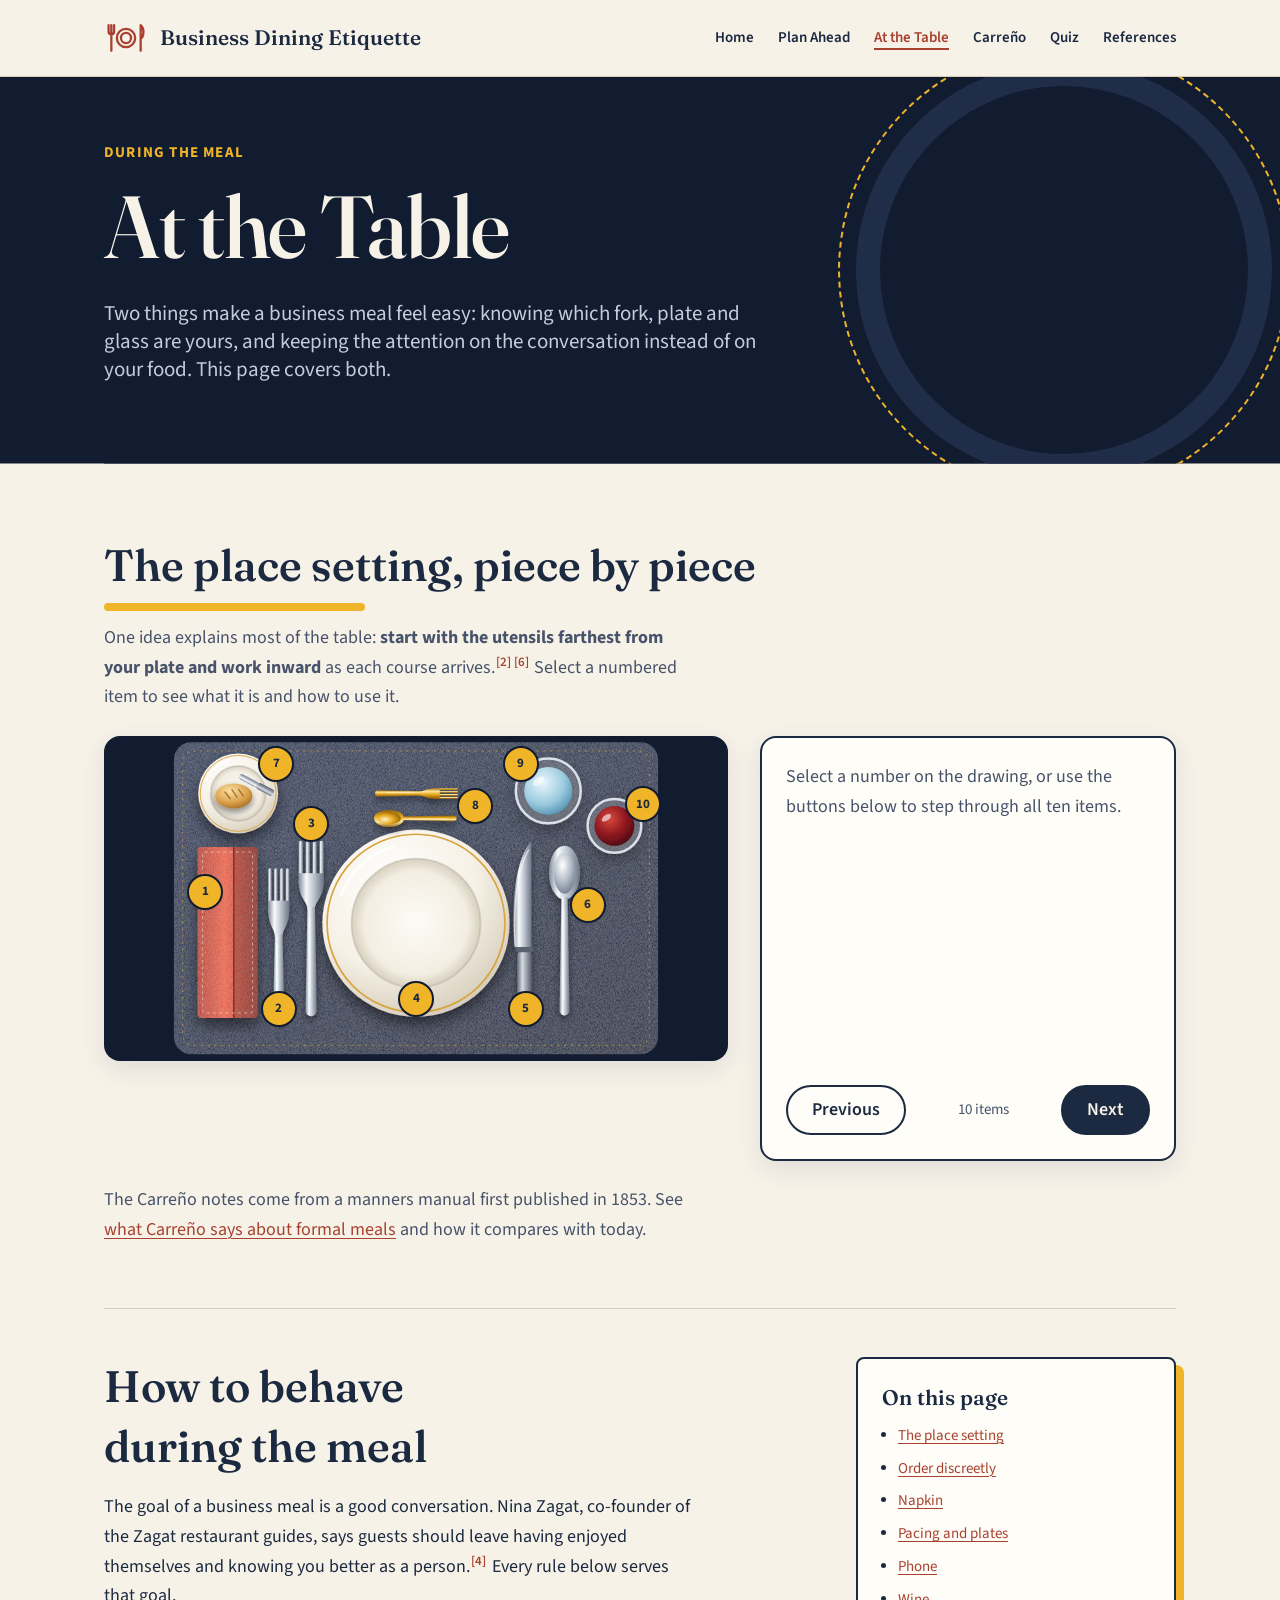
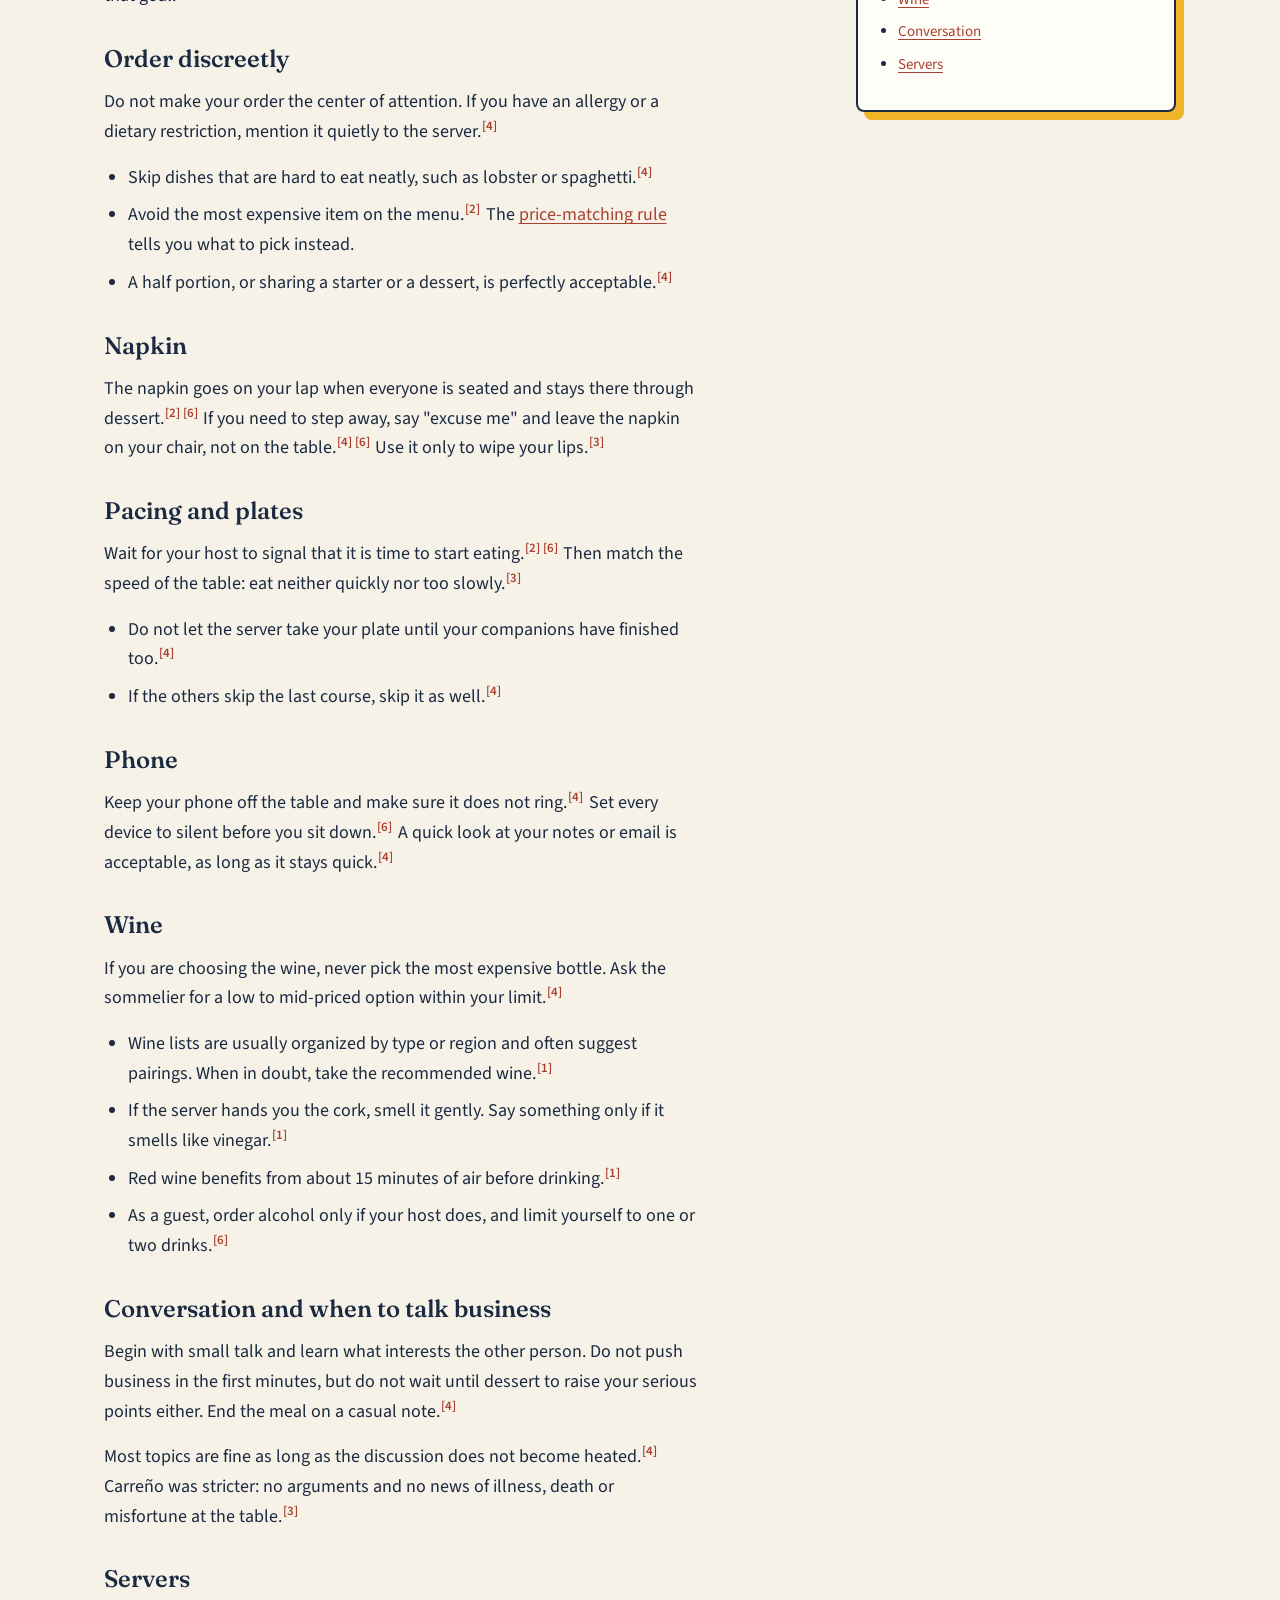
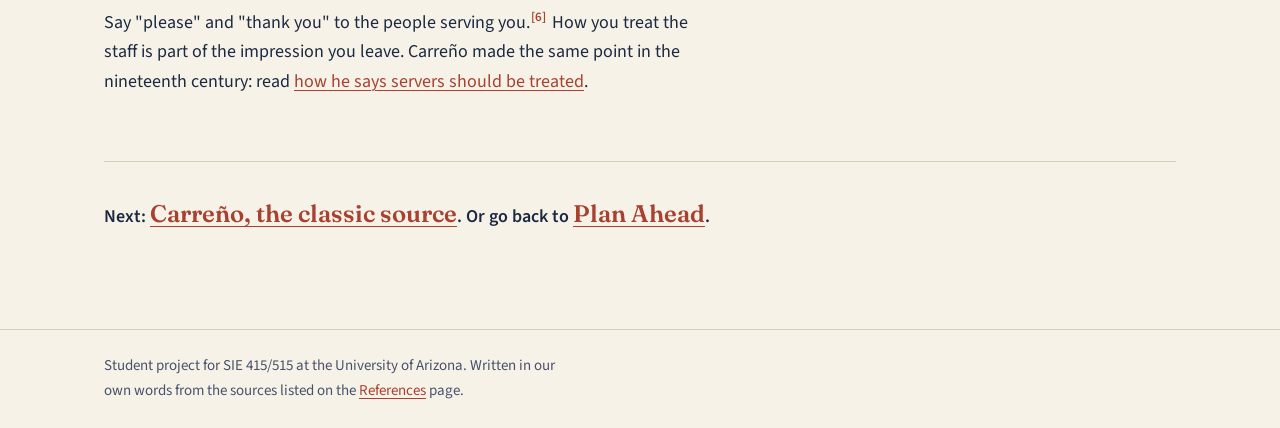
==== commit f73e16c0: "Redraw the place setting with detailed artwork and a full-screen scene Co-Authored-By: Claude Fable " ====
--- a/at-the-table.html
+++ b/at-the-table.html
@@ -61,71 +61,85 @@
 
         <div class="ps" data-place-setting>
           <div class="ps-stage">
-            <svg class="ps-art" viewBox="0 0 800 520" role="img" aria-labelledby="ps-art-title">
-              <title id="ps-art-title">A formal place setting seen from above. Left to right: napkin, salad fork, dinner fork, dinner plate, knife and spoon. Above the plate: a dessert fork and spoon. Top left: bread plate. Top right: water glass and wine glass.</title>
-              <rect class="art-soft" x="10" y="10" width="780" height="500" rx="16"/>
-              <!-- napkin -->
-              <g data-art="napkin">
-                <rect class="art-cloth" x="62" y="200" width="86" height="230" rx="4"/>
-                <path class="art-line" d="M120 200v230"/>
-              </g>
-              <!-- salad fork -->
-              <g data-art="salad-fork">
-                <path class="art-line" d="M185 232v198M173 232v36a12 12 0 0 0 24 0v-36"/>
-              </g>
-              <!-- dinner fork -->
-              <g data-art="dinner-fork">
-                <path class="art-line" d="M255 196v234M241 196v44a14 14 0 0 0 28 0v-44"/>
-              </g>
-              <!-- dinner plate -->
-              <g data-art="dinner-plate">
-                <circle class="art-fill" cx="400" cy="316" r="118"/>
-                <circle class="art-line" cx="400" cy="316" r="82"/>
-              </g>
-              <!-- knife -->
-              <g data-art="knife">
-                <path class="art-fill" d="M545 430V196c22 14 22 92 0 112z"/>
-              </g>
-              <!-- spoon -->
-              <g data-art="spoon">
-                <ellipse class="art-fill" cx="615" cy="234" rx="17" ry="30"/>
-                <path class="art-line" d="M615 264v166"/>
-              </g>
-              <!-- bread plate with butter knife -->
-              <g data-art="bread-plate">
-                <circle class="art-fill" cx="180" cy="104" r="56"/>
-                <circle class="art-line" cx="180" cy="104" r="36"/>
-                <path class="art-line" d="M140 86h82"/>
-              </g>
-              <!-- dessert fork and spoon -->
-              <g data-art="dessert">
-                <path class="art-line" d="M346 128h112M458 119h-22a9 9 0 0 0 0 18h22"/>
-                <path class="art-line" d="M370 158h96"/>
-                <ellipse class="art-fill" cx="354" cy="158" rx="18" ry="10"/>
-              </g>
-              <!-- water glass -->
-              <g data-art="water-glass">
-                <circle class="art-fill" cx="566" cy="104" r="42"/>
-                <circle class="art-line" cx="566" cy="104" r="28"/>
-              </g>
-              <!-- wine glass -->
-              <g data-art="wine-glass">
-                <circle class="art-fill" cx="668" cy="146" r="34"/>
-                <circle class="art-accent" cx="668" cy="146" r="20"/>
-              </g>
+            <svg class="ps-art" viewBox="0 0 1000 520" role="img" aria-labelledby="ps-art-title">
+              <title id="ps-art-title">A place setting seen from above: dinner plate in the center, napkin and two forks on the left, knife and spoon on the right, bread plate at the upper left, dessert fork and spoon above the plate, water and wine glasses at the upper right.</title>
+              <defs>
+              <filter id="sh" x="-30%" y="-30%" width="160%" height="170%">
+                <feDropShadow dx="0" dy="12" stdDeviation="11" flood-color="#000" flood-opacity="0.5"/>
+              </filter>
+              <filter id="sh-soft" x="-30%" y="-30%" width="160%" height="170%">
+                <feDropShadow dx="0" dy="6" stdDeviation="6" flood-color="#000" flood-opacity="0.45"/>
+              </filter>
+              <filter id="linen" x="0" y="0" width="100%" height="100%">
+                <feTurbulence type="fractalNoise" baseFrequency="0.9 0.35" numOctaves="2" seed="7" result="n"/>
+                <feColorMatrix in="n" type="matrix" values="0 0 0 0 1  0 0 0 0 1  0 0 0 0 1  0 0 0 0.16 0" result="grain"/>
+                <feComposite in="grain" in2="SourceGraphic" operator="in" result="g2"/>
+                <feMerge><feMergeNode in="SourceGraphic"/><feMergeNode in="g2"/></feMerge>
+              </filter>
+              <radialGradient id="gPlate" cx="38%" cy="30%" r="80%">
+                <stop offset="0" stop-color="#FFFFFF"/><stop offset="0.55" stop-color="#F6F1E6"/><stop offset="1" stop-color="#CFC6B3"/>
+              </radialGradient>
+              <radialGradient id="gWell" cx="50%" cy="50%" r="50%">
+                <stop offset="0" stop-color="#FDFBF6"/><stop offset="0.8" stop-color="#F3EEE2"/><stop offset="1" stop-color="#D8D0BF"/>
+              </radialGradient>
+              <linearGradient id="gSteel" x1="0" y1="0" x2="1" y2="0">
+                <stop offset="0" stop-color="#7F8A9A"/><stop offset="0.3" stop-color="#F7F9FB"/><stop offset="0.55" stop-color="#C6CED8"/><stop offset="1" stop-color="#6C7686"/>
+              </linearGradient>
+              <linearGradient id="gSteelDark" x1="0" y1="0" x2="1" y2="0">
+                <stop offset="0" stop-color="#5E6877"/><stop offset="0.35" stop-color="#D5DBE3"/><stop offset="1" stop-color="#4E5765"/>
+              </linearGradient>
+              <radialGradient id="gBowl" cx="40%" cy="30%" r="75%">
+                <stop offset="0" stop-color="#FFFFFF"/><stop offset="0.5" stop-color="#B9C2CE"/><stop offset="1" stop-color="#737E8E"/>
+              </radialGradient>
+              <linearGradient id="gGold" x1="0" y1="0" x2="1" y2="0">
+                <stop offset="0" stop-color="#9A6A0E"/><stop offset="0.3" stop-color="#FFE59A"/><stop offset="0.6" stop-color="#E6A91F"/><stop offset="1" stop-color="#8C5C08"/>
+              </linearGradient>
+              <radialGradient id="gGoldBowl" cx="40%" cy="30%" r="75%">
+                <stop offset="0" stop-color="#FFF3C4"/><stop offset="0.5" stop-color="#E6A91F"/><stop offset="1" stop-color="#8C5C08"/>
+              </radialGradient>
+              <linearGradient id="gNapkin" x1="0" y1="0" x2="1" y2="0">
+                <stop offset="0" stop-color="#B63A25"/><stop offset="0.45" stop-color="#E9603F"/><stop offset="0.62" stop-color="#D44B30"/><stop offset="1" stop-color="#A93320"/>
+              </linearGradient>
+              <radialGradient id="gWater" cx="38%" cy="32%" r="75%">
+                <stop offset="0" stop-color="#E9F7FC"/><stop offset="0.6" stop-color="#9CCBE0"/><stop offset="1" stop-color="#4F8FAE"/>
+              </radialGradient>
+              <radialGradient id="gWine" cx="38%" cy="32%" r="75%">
+                <stop offset="0" stop-color="#D8483B"/><stop offset="0.55" stop-color="#8E1820"/><stop offset="1" stop-color="#4A0A12"/>
+              </radialGradient>
+              <radialGradient id="gBread" cx="40%" cy="30%" r="80%">
+                <stop offset="0" stop-color="#FBE0A0"/><stop offset="0.6" stop-color="#D9A04A"/><stop offset="1" stop-color="#9C6520"/>
+              </radialGradient>
+              <linearGradient id="gMat" x1="0" y1="0" x2="1" y2="1">
+                <stop offset="0" stop-color="#24365A"/><stop offset="1" stop-color="#172340"/>
+              </linearGradient>
+            </defs>
+              <g class="sc-mat">
+              <rect x="112" y="10" width="776" height="500" rx="28" fill="url(#gMat)" filter="url(#linen)"/>
+              <rect x="126" y="24" width="748" height="472" rx="18" fill="none" stroke="#F0B429" stroke-opacity="0.45" stroke-width="2" stroke-dasharray="2 9" stroke-linecap="round"/>
+            </g>
+              <g data-art="dinner-plate" filter="url(#sh)"><circle cx="500" cy="300" r="150" fill="url(#gPlate)"/><circle cx="500" cy="300" r="142.5" fill="none" stroke="#D9A441" stroke-width="2.7"/><circle cx="500" cy="300" r="103.5" fill="url(#gWell)"/><circle cx="500" cy="300" r="103.5" fill="none" stroke="#000" stroke-opacity="0.1" stroke-width="3"/><path d="M380 255A128.2 128.2 0 0 1 462.5 177.3" fill="none" stroke="#fff" stroke-opacity="0.85" stroke-width="4.5" stroke-linecap="round"/></g>
+              <g data-art="napkin" filter="url(#sh)"><g filter="url(#linen)"><rect x="150" y="178" width="96" height="274" rx="6" fill="url(#gNapkin)"/></g><rect x="208" y="178" width="38" height="274" rx="6" fill="#000" fill-opacity="0.14"/><path d="M208 178v274" stroke="#7E2416" stroke-width="2"/><rect x="158" y="186" width="80" height="258" rx="3" fill="none" stroke="#FFE7D6" stroke-opacity="0.55" stroke-width="1.5" stroke-dasharray="5 5"/></g>
+              <g data-art="salad-fork" filter="url(#sh-soft)"><g fill="url(#gSteel)"><rect x="263" y="212" width="5.8" height="72" rx="2.9"/><rect x="272.4" y="212" width="5.8" height="72" rx="2.9"/><rect x="281.8" y="212" width="5.8" height="72" rx="2.9"/><rect x="291.2" y="212" width="5.8" height="72" rx="2.9"/><path d="M263 264h34v14c0 26-11 30-11 44h-12c0-14-11-18-11-44z"/><path d="M274 318h12l3 122a9 9 0 0 1-18 0z"/></g><path d="M278 336v80" fill="none" stroke="#fff" stroke-opacity="0.55" stroke-width="2" stroke-linecap="round"/></g>
+              <g data-art="dinner-fork" filter="url(#sh-soft)"><g fill="url(#gSteel)"><rect x="312" y="168" width="6.8" height="72" rx="3.4"/><rect x="323.1" y="168" width="6.8" height="72" rx="3.4"/><rect x="334.1" y="168" width="6.8" height="72" rx="3.4"/><rect x="345.2" y="168" width="6.8" height="72" rx="3.4"/><path d="M312 220h40v14c0 26-14 30-14 44h-12c0-14-14-18-14-44z"/><path d="M326 274h12l3 166a9 9 0 0 1-18 0z"/></g><path d="M330 292v124" fill="none" stroke="#fff" stroke-opacity="0.55" stroke-width="2" stroke-linecap="round"/></g>
+              <g data-art="knife" filter="url(#sh-soft)"><path d="M685 168c-34 40-30 136.3-27 170.4h27z" fill="url(#gSteel)"/><path d="M681 182c-26 44-24 127.8-22 154.4" fill="none" stroke="#fff" stroke-opacity="0.6" stroke-width="2"/><rect x="662" y="341.4" width="24" height="110.6" rx="11" fill="url(#gSteelDark)"/><rect x="660" y="338.4" width="28" height="8" rx="3" fill="#59626F"/></g>
+              <g data-art="spoon" filter="url(#sh-soft)"><ellipse cx="738" cy="219" rx="25" ry="43" fill="url(#gSteel)"/><ellipse cx="738" cy="220" rx="17" ry="33" fill="url(#gBowl)"/><path d="M733 258h10l3 182a8 8 0 0 1-16 0z" fill="url(#gSteel)"/><path d="M737 276v146" fill="none" stroke="#fff" stroke-opacity="0.5" stroke-width="2" stroke-linecap="round"/></g>
+              <g data-art="bread-plate" filter="url(#sh)"><circle cx="215" cy="92" r="64" fill="url(#gPlate)"/><circle cx="215" cy="92" r="60.8" fill="none" stroke="#D9A441" stroke-width="1.5"/><circle cx="215" cy="92" r="44.2" fill="url(#gWell)"/><circle cx="215" cy="92" r="44.2" fill="none" stroke="#000" stroke-opacity="0.1" stroke-width="3"/><path d="M163.8 72.8A54.7 54.7 0 0 1 199 39.6" fill="none" stroke="#fff" stroke-opacity="0.85" stroke-width="2" stroke-linecap="round"/><ellipse cx="208" cy="96" rx="30" ry="20" fill="url(#gBread)" filter="url(#sh-soft)"/><path d="M194 90l8 10M205 86l8 12M216 86l7 10" stroke="#8C5A17" stroke-opacity="0.7" stroke-width="2.5" stroke-linecap="round"/><g transform="rotate(-62 243 78)"><rect x="239" y="48" width="9" height="34" rx="4.5" fill="url(#gSteel)"/><rect x="238" y="80" width="11" height="30" rx="5" fill="url(#gSteelDark)"/></g></g>
+              <g data-art="dessert" filter="url(#sh-soft)"><g transform="translate(500 92) rotate(90) scale(0.56)"><g fill="url(#gGold)"><rect x="-15" y="-120" width="5.1" height="72" rx="2.6"/><rect x="-6.7" y="-120" width="5.1" height="72" rx="2.6"/><rect x="1.6" y="-120" width="5.1" height="72" rx="2.6"/><rect x="9.9" y="-120" width="5.1" height="72" rx="2.6"/><path d="M-15 -68h30v14c0 26-9 30-9 44h-12c0-14-9-18-9-44z"/><path d="M-6 -14h12l3 122a9 9 0 0 1-18 0z"/></g><path d="M-2 4v80" fill="none" stroke="#fff" stroke-opacity="0.55" stroke-width="2" stroke-linecap="round"/></g><g transform="translate(500 132) rotate(-90) scale(0.56)"><ellipse cx="0" cy="-77" rx="25" ry="43" fill="url(#gGold)"/><ellipse cx="0" cy="-76" rx="17" ry="33" fill="url(#gGoldBowl)"/><path d="M-5 -38h10l3 146a8 8 0 0 1-16 0z" fill="url(#gGold)"/><path d="M-1 -20v110" fill="none" stroke="#fff" stroke-opacity="0.5" stroke-width="2" stroke-linecap="round"/></g></g>
+              <g data-art="water-glass" filter="url(#sh)"><circle cx="712" cy="88" r="52" fill="#FFFFFF" fill-opacity="0.12" stroke="#E8EEF5" stroke-opacity="0.9" stroke-width="4"/><circle cx="712" cy="88" r="38.5" fill="url(#gWater)"/><ellipse cx="696.4" cy="72.4" rx="10.4" ry="5.2" fill="#fff" fill-opacity="0.6" transform="rotate(-35 696.4 72.4)"/></g>
+              <g data-art="wine-glass" filter="url(#sh)"><circle cx="818" cy="144" r="43" fill="#FFFFFF" fill-opacity="0.12" stroke="#E8EEF5" stroke-opacity="0.9" stroke-width="4"/><circle cx="818" cy="144" r="31.8" fill="url(#gWine)"/><ellipse cx="805.1" cy="131.1" rx="8.6" ry="4.3" fill="#fff" fill-opacity="0.6" transform="rotate(-35 805.1 131.1)"/></g>
             </svg>
 
             <div class="ps-hotspots" hidden>
-              <button type="button" class="hotspot" data-item="napkin" style="--x:13.1%;--y:60.6%"><span aria-hidden="true">1</span><span class="visually-hidden">Napkin</span></button>
-              <button type="button" class="hotspot" data-item="salad-fork" style="--x:23.1%;--y:75%"><span aria-hidden="true">2</span><span class="visually-hidden">Salad fork</span></button>
-              <button type="button" class="hotspot" data-item="dinner-fork" style="--x:31.9%;--y:50%"><span aria-hidden="true">3</span><span class="visually-hidden">Dinner fork</span></button>
-              <button type="button" class="hotspot" data-item="dinner-plate" style="--x:50%;--y:60.8%"><span aria-hidden="true">4</span><span class="visually-hidden">Dinner plate</span></button>
-              <button type="button" class="hotspot" data-item="knife" style="--x:68.1%;--y:75%"><span aria-hidden="true">5</span><span class="visually-hidden">Knife</span></button>
-              <button type="button" class="hotspot" data-item="spoon" style="--x:76.9%;--y:45%"><span aria-hidden="true">6</span><span class="visually-hidden">Spoon</span></button>
-              <button type="button" class="hotspot" data-item="bread-plate" style="--x:22.5%;--y:20%"><span aria-hidden="true">7</span><span class="visually-hidden">Bread plate</span></button>
-              <button type="button" class="hotspot" data-item="dessert" style="--x:50.5%;--y:27.5%"><span aria-hidden="true">8</span><span class="visually-hidden">Dessert fork and spoon</span></button>
-              <button type="button" class="hotspot" data-item="water-glass" style="--x:70.7%;--y:20%"><span aria-hidden="true">9</span><span class="visually-hidden">Water glass</span></button>
-              <button type="button" class="hotspot" data-item="wine-glass" style="--x:83.5%;--y:28%"><span aria-hidden="true">10</span><span class="visually-hidden">Wine glass</span></button>
+              <button type="button" class="hotspot" data-item="napkin" style="--x:16.2%;--y:48.0%"><span aria-hidden="true">1</span><span class="visually-hidden">Napkin</span></button>
+              <button type="button" class="hotspot" data-item="salad-fork" style="--x:28.0%;--y:84.0%"><span aria-hidden="true">2</span><span class="visually-hidden">Salad fork</span></button>
+              <button type="button" class="hotspot" data-item="dinner-fork" style="--x:33.2%;--y:27.0%"><span aria-hidden="true">3</span><span class="visually-hidden">Dinner fork</span></button>
+              <button type="button" class="hotspot" data-item="dinner-plate" style="--x:50.0%;--y:81.0%"><span aria-hidden="true">4</span><span class="visually-hidden">Dinner plate</span></button>
+              <button type="button" class="hotspot" data-item="knife" style="--x:67.6%;--y:84.0%"><span aria-hidden="true">5</span><span class="visually-hidden">Knife</span></button>
+              <button type="button" class="hotspot" data-item="spoon" style="--x:77.5%;--y:52.0%"><span aria-hidden="true">6</span><span class="visually-hidden">Spoon</span></button>
+              <button type="button" class="hotspot" data-item="bread-plate" style="--x:27.6%;--y:8.5%"><span aria-hidden="true">7</span><span class="visually-hidden">Bread plate</span></button>
+              <button type="button" class="hotspot" data-item="dessert" style="--x:59.5%;--y:21.5%"><span aria-hidden="true">8</span><span class="visually-hidden">Dessert fork and spoon</span></button>
+              <button type="button" class="hotspot" data-item="water-glass" style="--x:66.8%;--y:8.5%"><span aria-hidden="true">9</span><span class="visually-hidden">Water glass</span></button>
+              <button type="button" class="hotspot" data-item="wine-glass" style="--x:86.4%;--y:21.0%"><span aria-hidden="true">10</span><span class="visually-hidden">Wine glass</span></button>
             </div>
           </div>
 
--- a/css/tokens.css
+++ b/css/tokens.css
@@ -33,6 +33,8 @@
   --steel: #DCE3EC;        /* cutlery in the scene */
   --water: #9CCBE0;
   --pulse: rgba(240, 180, 41, 0.7);
+  --stage-deep: #0A1120;   /* vignette at the edges of the stage */
+  --candle: rgba(240, 180, 41, 0.22); /* light that follows the pointer */
 
   /* ---- Fonts ---- */
   --font-display: "Fraunces", Georgia, "Times New Roman", serif;
--- a/css/site.css
+++ b/css/site.css
@@ -728,3 +728,76 @@
   .marquee-track[aria-hidden="true"] { display: none; }
   .page-intro::after, .game-start .btn-gold, .hotspot { animation: none !important; }
 }
+
+/* ==========================================================================
+   Stage, round two: the table fills the screen, candlelight follows the
+   pointer, and the place setting uses the same detailed artwork.
+   ========================================================================== */
+.scene-pin { position: relative; isolation: isolate; }
+.scene-pin::before {
+  content: "";
+  position: absolute;
+  inset: 0;
+  z-index: -1;
+  background:
+    radial-gradient(38rem circle at var(--mx, 50%) var(--my, 45%), var(--candle), transparent 70%),
+    radial-gradient(120% 90% at 50% 40%, transparent 40%, var(--stage-deep) 100%);
+  pointer-events: none;
+}
+.scene.is-live .scene-inner { position: relative; width: 100%; }
+.scene.is-live .scene-copy { position: relative; z-index: 2; transform-origin: left top; will-change: transform, opacity; }
+.scene.is-live .scene-table { position: absolute; inset: var(--sp-7) 0 var(--sp-8); z-index: 1; min-height: 0; }
+.scene.is-live .scene-foot { position: absolute; left: var(--gutter); right: var(--gutter); bottom: var(--sp-5); z-index: 2; }
+.scene:not(.is-live) .scene-table { min-height: 22rem; }
+.scene h1 { animation: headline-in 0.9s var(--ease) both; }
+.scene h1 em { display: inline-block; animation: headline-in 0.9s var(--ease) 0.25s both; }
+.scene .lede { animation: headline-in 0.9s var(--ease) 0.45s both; }
+@keyframes headline-in { from { opacity: 0; transform: translateY(2rem) rotate(1.5deg); } to { opacity: 1; transform: none; } }
+.sc-labels { opacity: 0; }
+.scene:not(.is-live) .sc-labels { opacity: 1; }
+.sc-labels text { fill: var(--gold); font-family: var(--font-body); font-size: 13px; font-weight: 700; letter-spacing: 0.14em; text-anchor: middle; }
+.scene-caption { font-size: var(--fs-xl); text-shadow: 0 2px 12px var(--stage-deep); }
+@media (max-width: 40rem) {
+  .scene.is-live .scene-table { inset: 30% -14% 22%; }
+  .sc-labels { display: none; }
+  .scene-caption { font-size: var(--fs-lg); }
+}
+
+/* Second marquee runs the other way, in gold */
+.marquee-alt { background: var(--gold); color: var(--ink); }
+.marquee-alt .marquee-track { animation-direction: reverse; animation-duration: 44s; }
+.marquee-alt .marquee-track li::after { color: var(--accent); }
+.marquee-alt .marquee-track li:first-child { font-style: italic; }
+
+/* Place setting on the same dark stage */
+.ps-stage { background: var(--stage); border-radius: var(--r-lg); overflow: hidden; box-shadow: var(--shadow-md); }
+.ps-art [data-art] { transform-box: fill-box; transform-origin: center; }
+.ps .hotspot { --hotspot: 2.25rem; font-size: var(--fs-xs); background: var(--gold); color: var(--ink); border-color: var(--stage); }
+.ps .hotspot:hover { background: var(--paper); }
+.ps .hotspot[aria-pressed="true"] { background: var(--accent-bright); color: var(--on-accent); border-color: var(--paper); }
+.ps .hotspot:focus-visible { outline-color: var(--paper); }
+.ps.is-interactive .ps-art:has(.is-active) [data-art]:not(.is-active) { opacity: 0.3; }
+.ps.is-interactive .ps-art:has(.is-active) .sc-mat { opacity: 0.6; }
+.ps-panel { border-color: var(--ink); border-width: var(--bw-thick); }
+.ps-list li:not([hidden]) { animation: caption-in var(--dur-slow) var(--ease); }
+
+/* Louder section rhythm */
+.section-head h2 { position: relative; display: inline-block; }
+.section-head h2::after { content: ""; display: block; width: 40%; height: var(--sp-2); margin-top: var(--sp-2); background: var(--gold); border-radius: var(--r-pill); transform-origin: left; }
+.reveal .section-head h2::after, .section-head.reveal h2::after { transform: scaleX(0); }
+.section-head.is-in h2::after { transform: scaleX(1); transition: transform var(--dur-reveal) var(--ease) 200ms; }
+.side-box { border-color: var(--ink); border-width: var(--bw-thick); box-shadow: var(--sp-2) var(--sp-2) 0 var(--gold); transition: transform var(--dur) var(--ease), box-shadow var(--dur) var(--ease); }
+.side-box:hover { transform: translate(calc(var(--sp-1) * -1), calc(var(--sp-1) * -1)); box-shadow: var(--sp-3) var(--sp-3) 0 var(--accent); }
+.quote { border-color: var(--ink); border-width: var(--bw-thick); box-shadow: var(--sp-2) var(--sp-2) 0 var(--accent); }
+.quote blockquote { font-size: var(--fs-lg); font-style: italic; }
+.note { border-color: var(--ink); }
+.tag { border-width: var(--bw-thick); }
+.tag-same { background: var(--good-bg); }
+.tag-dated { background: var(--bad-bg); }
+tbody tr { transition: background-color var(--dur-fast) var(--ease); }
+tbody tr:hover { background: var(--paper-deep); }
+.next-step a { font-family: var(--font-display); font-size: var(--fs-lg); }
+
+@media (prefers-reduced-motion: reduce) {
+  .scene h1, .scene h1 em, .scene .lede, .ps-list li { animation: none !important; }
+}
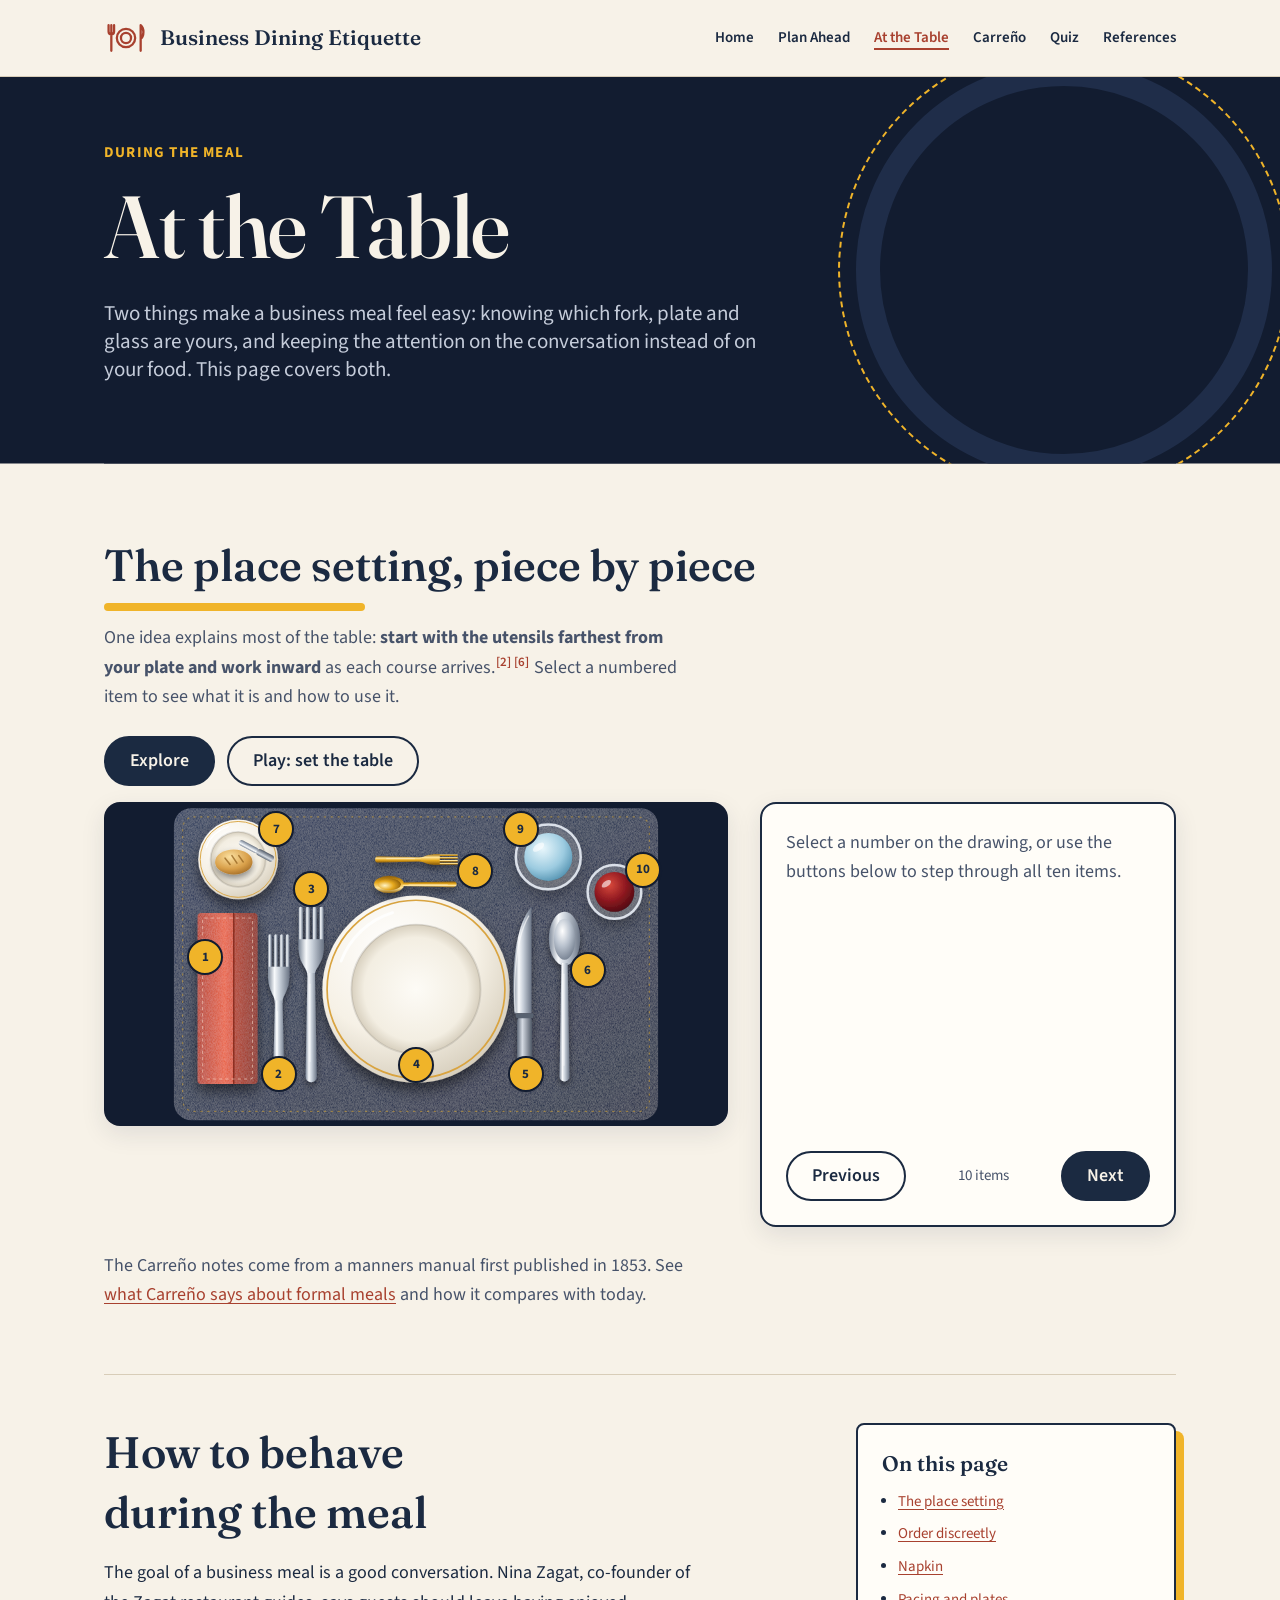
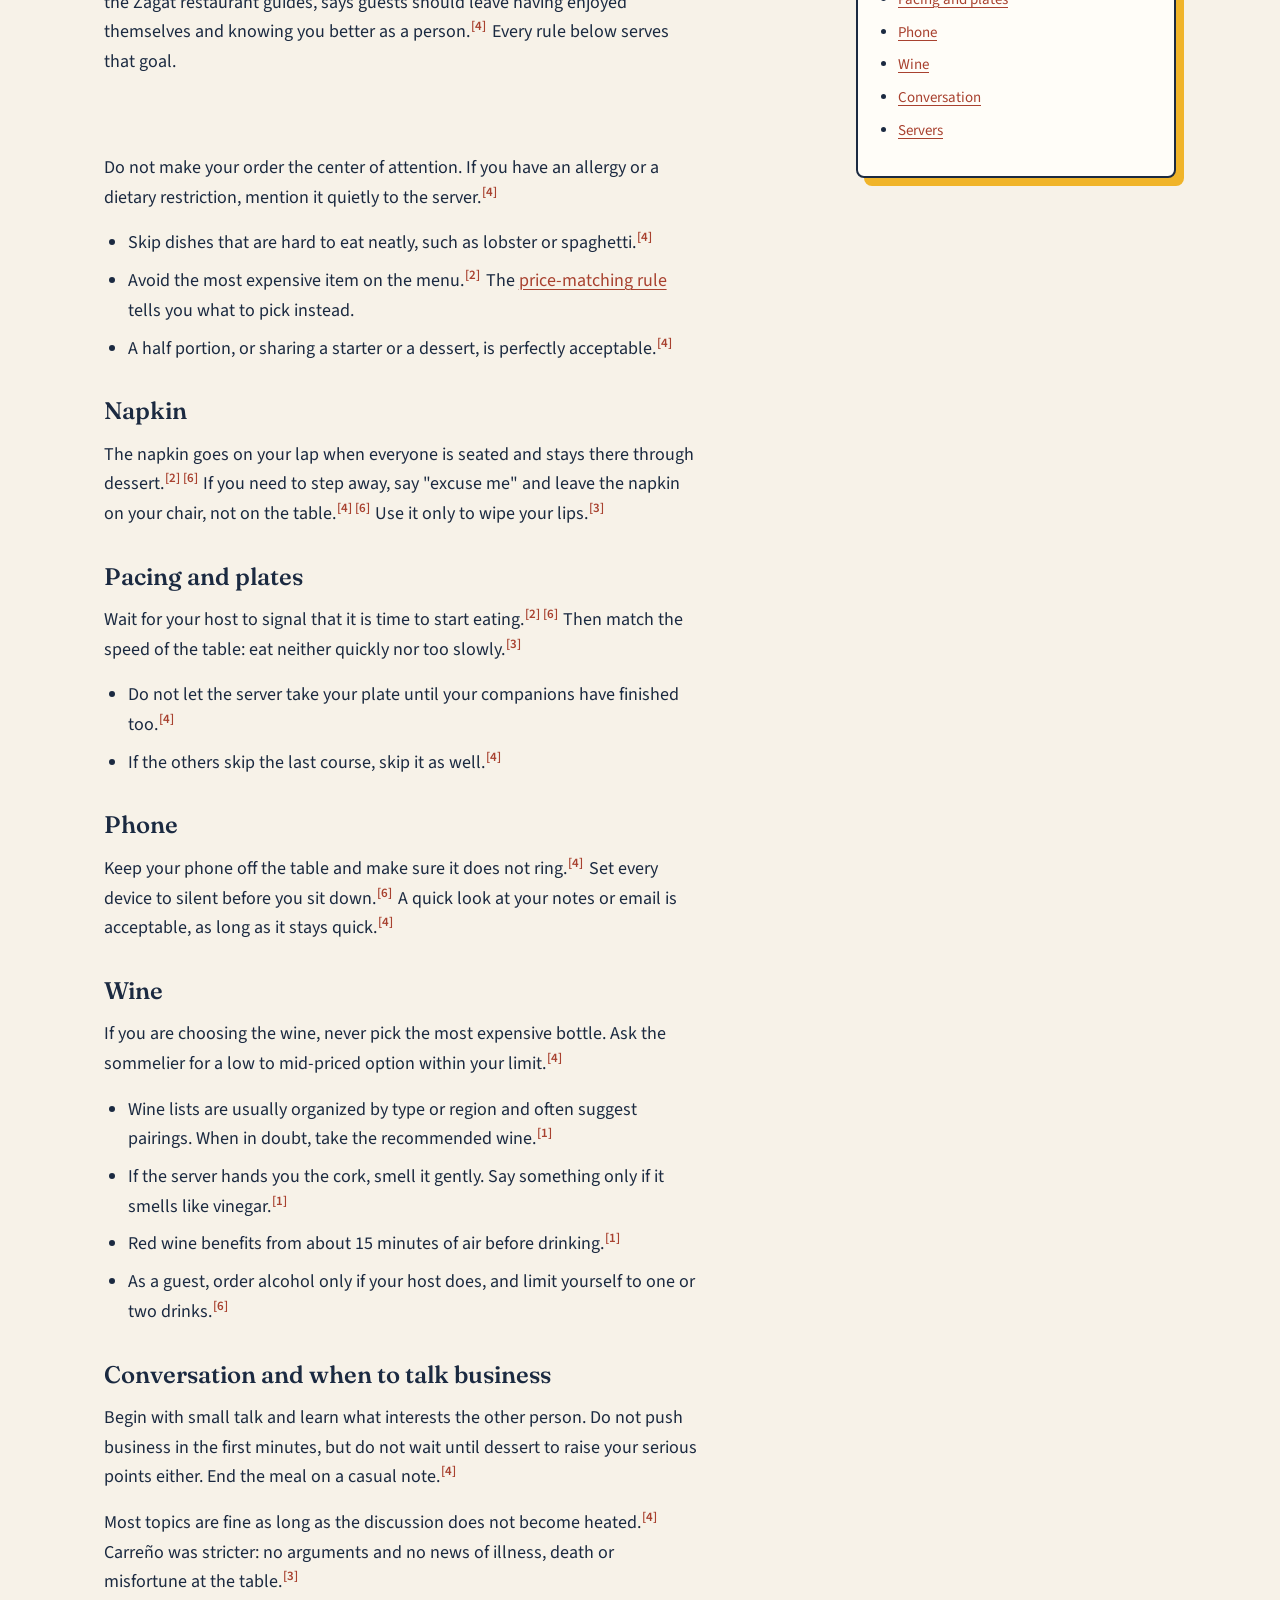
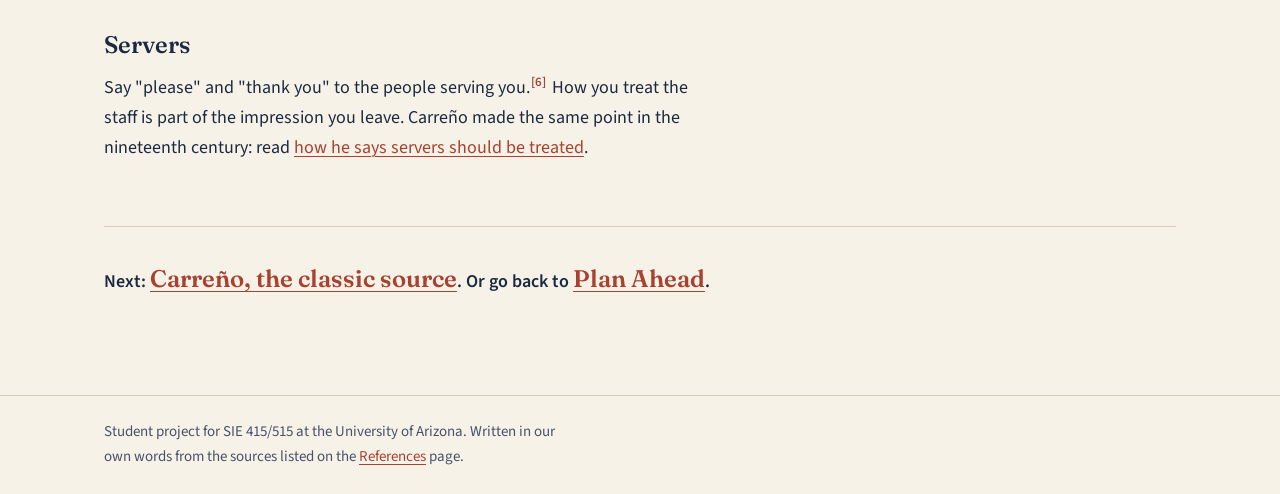
==== commit 16953b92: "Add Set the Table game mode to the place setting Co-Authored-By: Claude Fable 5.2 <noreply@anthropic" ====
--- a/at-the-table.html
+++ b/at-the-table.html
@@ -12,6 +12,7 @@
   <link rel="stylesheet" href="css/tokens.css">
   <link rel="stylesheet" href="css/site.css">
   <script src="js/place-setting.js" defer></script>
+  <script src="js/table-game.js" defer></script>
   <script src="js/motion.js" defer></script>
 </head>
 <body data-page="at-the-table">
--- a/css/site.css
+++ b/css/site.css
@@ -801,3 +801,34 @@
 @media (prefers-reduced-motion: reduce) {
   .scene h1, .scene h1 em, .scene .lede, .ps-list li { animation: none !important; }
 }
+
+/* ---- Set the Table: game mode of the place setting ---- */
+.ps-modes { display: flex; flex-wrap: wrap; gap: var(--sp-3); margin-bottom: var(--sp-4); }
+.ps-game[hidden] { display: none; }
+.ps.is-game .ps-list, .ps.is-game .ps-hint, .ps.is-game .ps-controls { display: none; }
+.ps-game h3 { margin-bottom: var(--sp-2); }
+.ps-game-how { color: var(--ink-soft); }
+.chips { display: flex; flex-wrap: wrap; gap: var(--sp-2); margin-bottom: var(--sp-4); min-height: var(--hotspot); }
+.chip {
+  padding: var(--sp-2) var(--sp-4);
+  background: var(--paper);
+  color: var(--ink);
+  border: var(--bw-thick) solid var(--ink);
+  border-radius: var(--r-pill);
+  font: inherit;
+  font-weight: var(--fw-semibold);
+  cursor: grab;
+  transition: transform var(--dur-fast) var(--ease), background-color var(--dur-fast) var(--ease);
+}
+.chip:hover { transform: translateY(-0.15rem) rotate(-1.5deg); background: var(--paper-deep); }
+.chip:active { cursor: grabbing; }
+.chip[aria-pressed="true"] { background: var(--gold); transform: scale(1.06); }
+.ps-game-status { min-height: 3lh; margin-bottom: var(--sp-3); font-weight: var(--fw-semibold); }
+.ps-game-score { font-size: var(--fs-sm); color: var(--ink-soft); }
+
+.ps.is-game .ps-art [data-art] { opacity: 0.06; }
+.ps.is-game .ps-art [data-art].is-placed { opacity: 1; animation: pop var(--dur-slow) var(--ease); }
+.ps.is-game .hotspot { animation: none; background: transparent; color: var(--gold); border: var(--bw-thick) dashed var(--gold); }
+.ps.is-game .hotspot:hover, .ps.is-game .hotspot.is-drop { background: var(--gold); color: var(--ink); transform: scale(1.25); }
+.ps.is-game .hotspot.is-done { background: var(--good-bright); color: var(--ink); border: var(--bw-thick) solid var(--stage); opacity: 1; transform: none; cursor: default; }
+.ps.is-game .hotspot.is-no { animation: shake 0.45s var(--ease); border-color: var(--accent-bright); color: var(--accent-bright); }
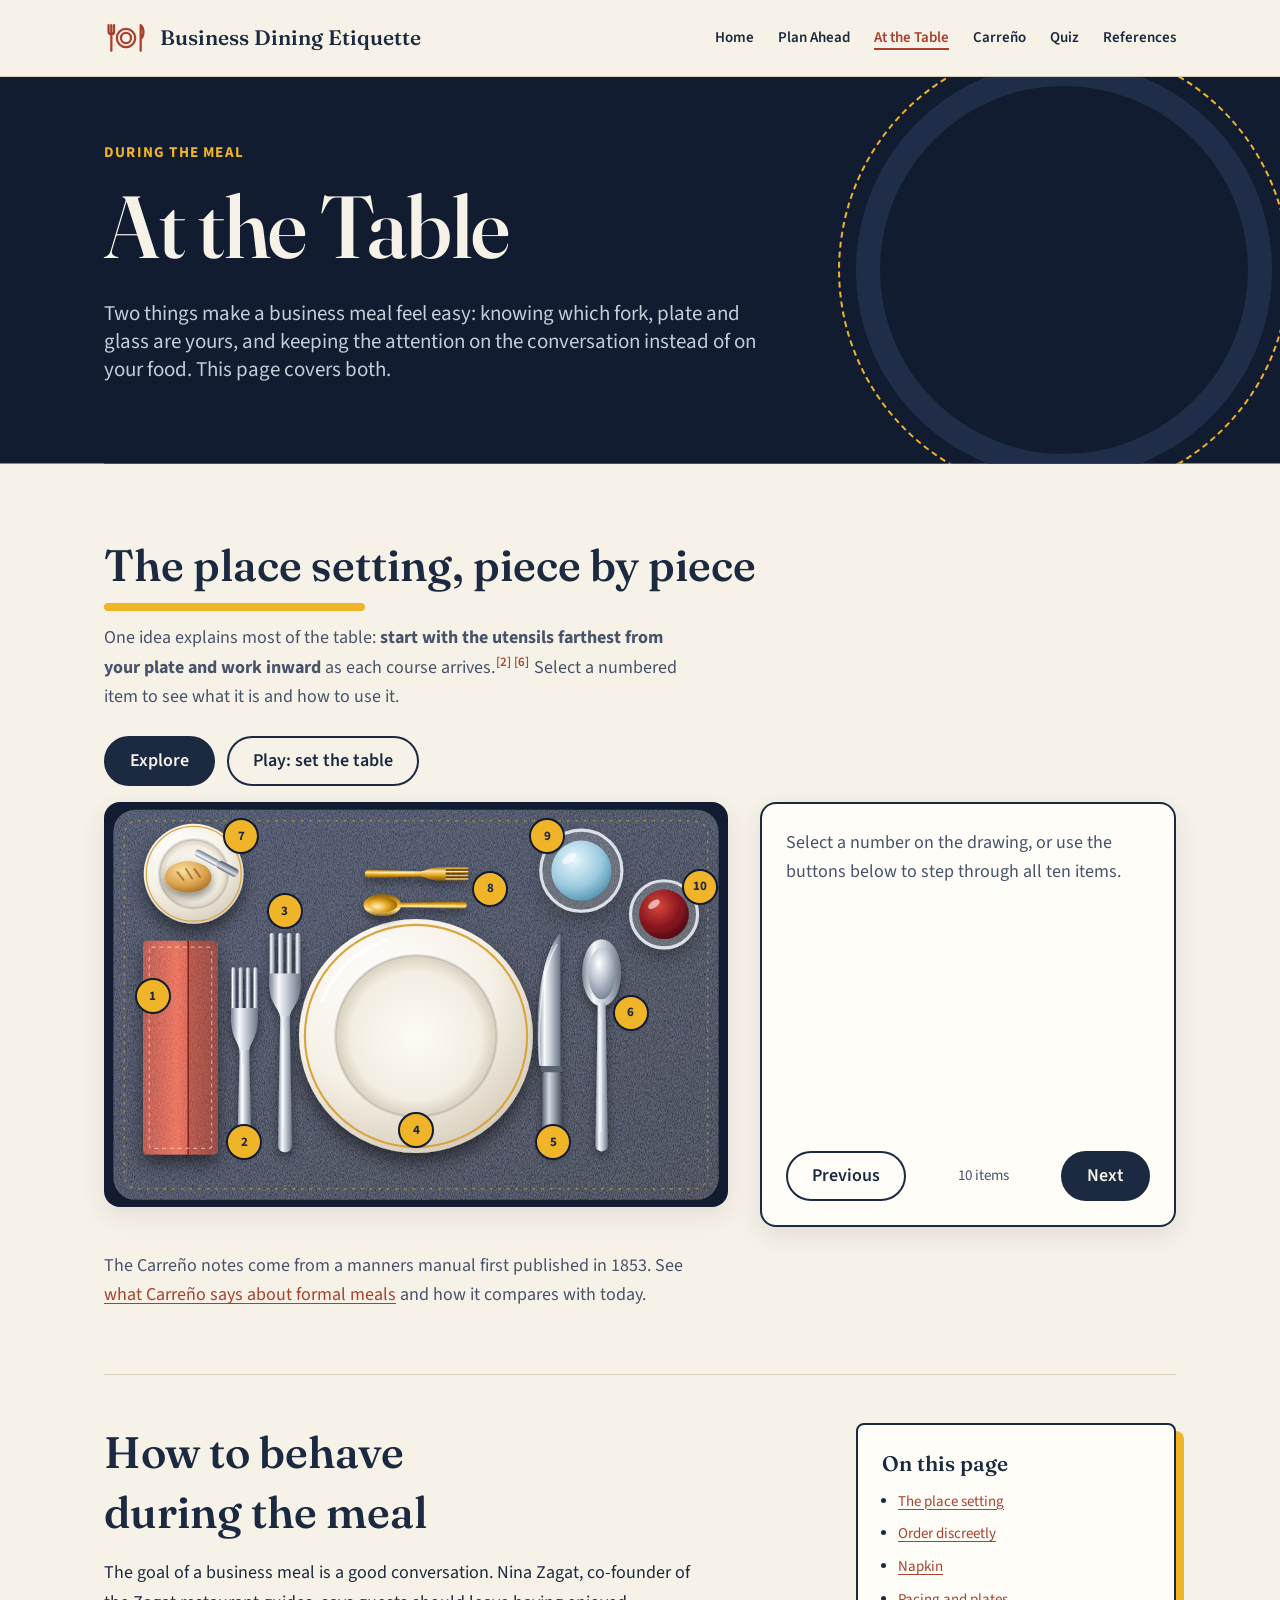
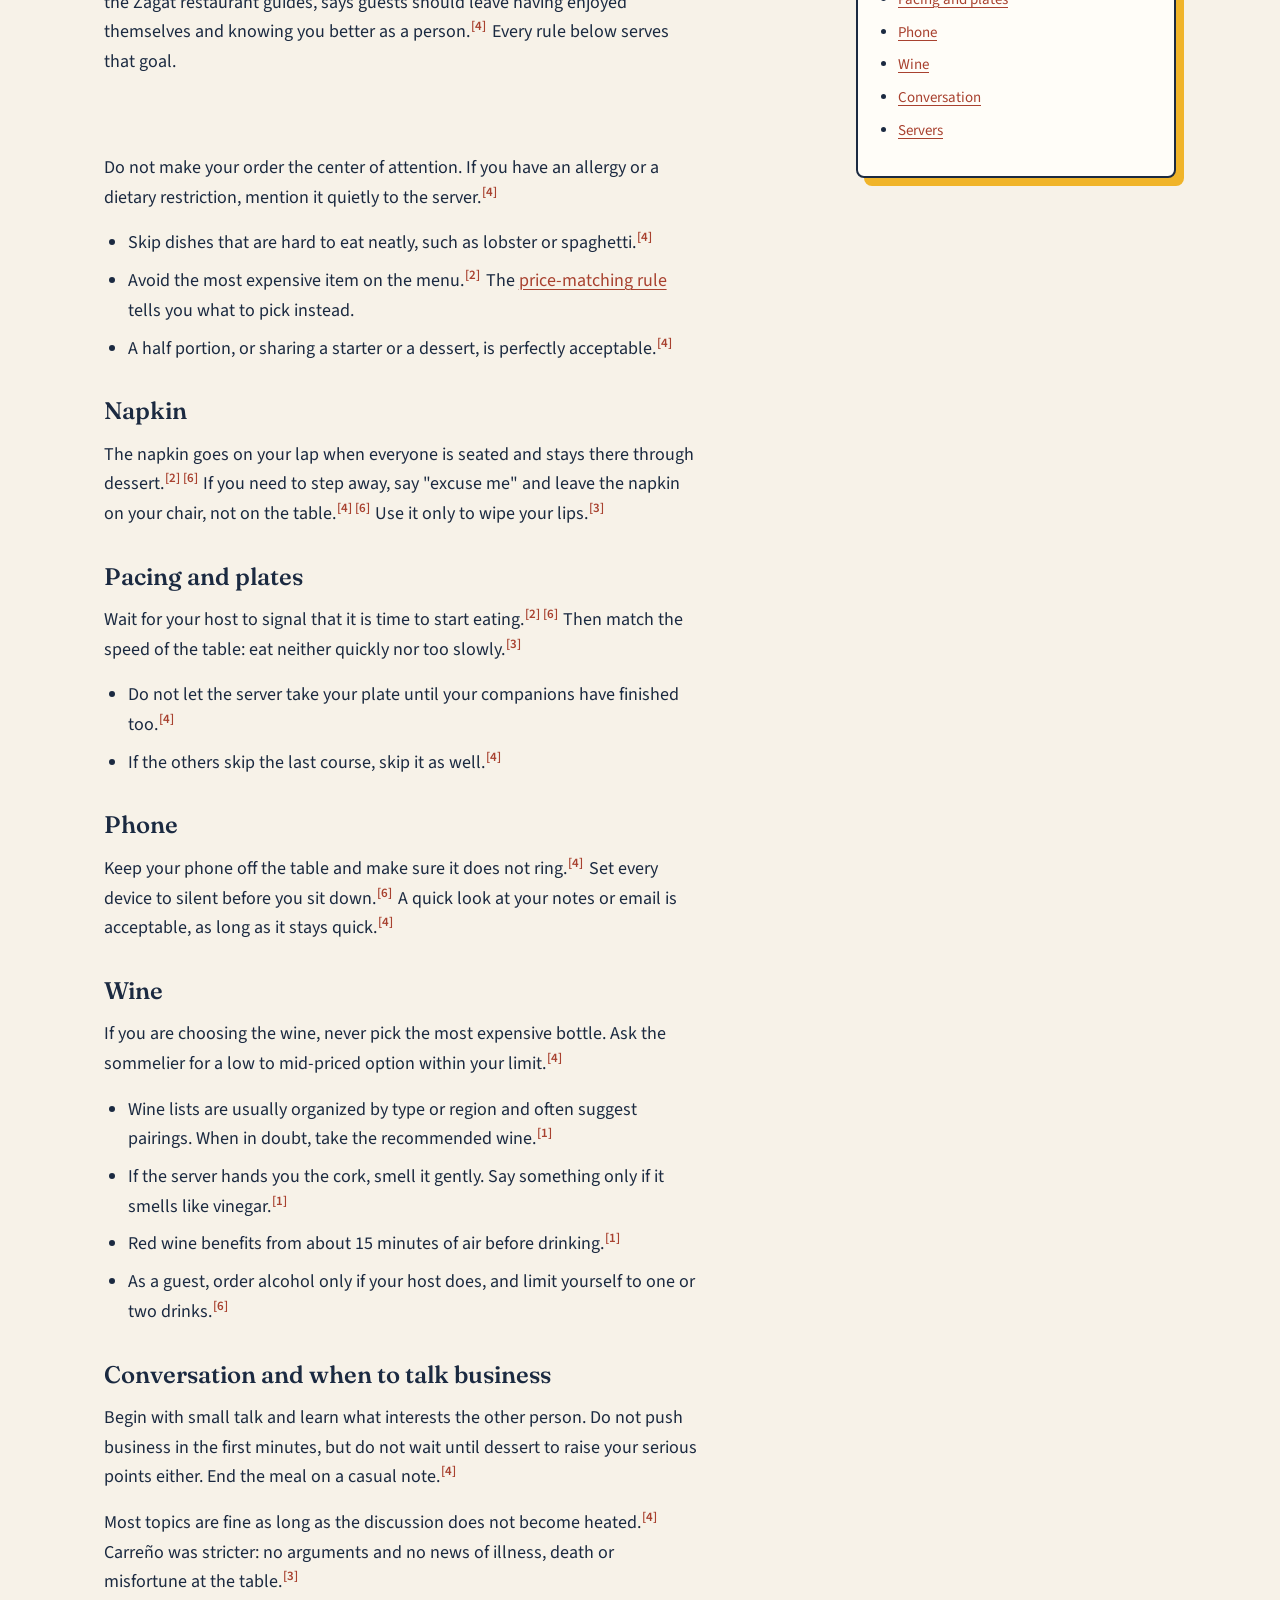
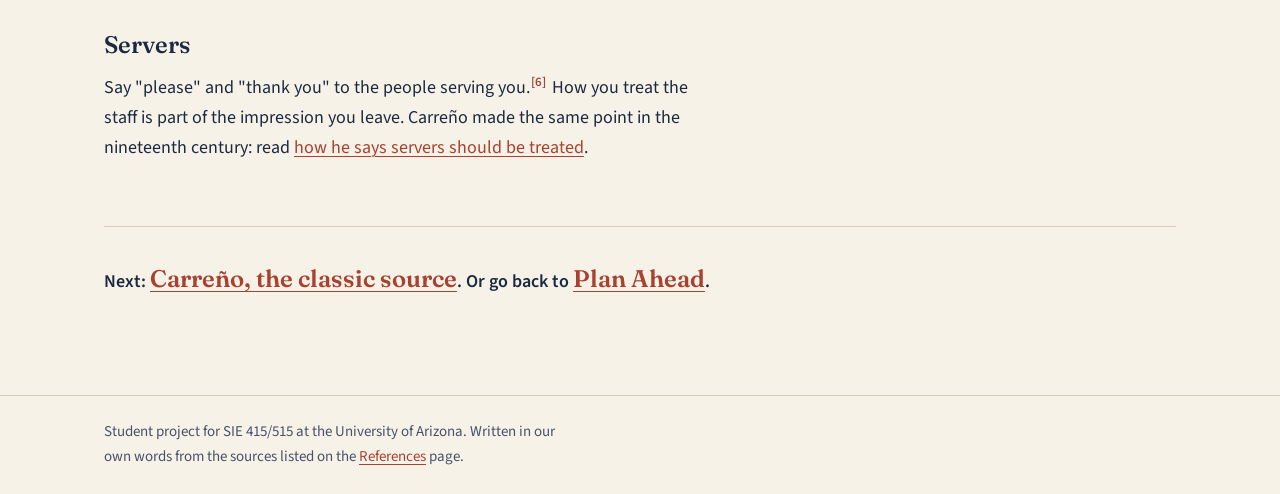
==== commit e94f01f5: "Enlarge the place setting artwork inside its stage Co-Authored-By: Claude Fable 5.2 <noreply@anthrop" ====
--- a/at-the-table.html
+++ b/at-the-table.html
@@ -62,7 +62,7 @@
 
         <div class="ps" data-place-setting>
           <div class="ps-stage">
-            <svg class="ps-art" viewBox="0 0 1000 520" role="img" aria-labelledby="ps-art-title">
+            <svg class="ps-art" viewBox="100 0 800 520" role="img" aria-labelledby="ps-art-title">
               <title id="ps-art-title">A place setting seen from above: dinner plate in the center, napkin and two forks on the left, knife and spoon on the right, bread plate at the upper left, dessert fork and spoon above the plate, water and wine glasses at the upper right.</title>
               <defs>
               <filter id="sh" x="-30%" y="-30%" width="160%" height="170%">
@@ -131,16 +131,16 @@
             </svg>
 
             <div class="ps-hotspots" hidden>
-              <button type="button" class="hotspot" data-item="napkin" style="--x:16.2%;--y:48.0%"><span aria-hidden="true">1</span><span class="visually-hidden">Napkin</span></button>
-              <button type="button" class="hotspot" data-item="salad-fork" style="--x:28.0%;--y:84.0%"><span aria-hidden="true">2</span><span class="visually-hidden">Salad fork</span></button>
-              <button type="button" class="hotspot" data-item="dinner-fork" style="--x:33.2%;--y:27.0%"><span aria-hidden="true">3</span><span class="visually-hidden">Dinner fork</span></button>
+              <button type="button" class="hotspot" data-item="napkin" style="--x:7.8%;--y:48.0%"><span aria-hidden="true">1</span><span class="visually-hidden">Napkin</span></button>
+              <button type="button" class="hotspot" data-item="salad-fork" style="--x:22.5%;--y:84.0%"><span aria-hidden="true">2</span><span class="visually-hidden">Salad fork</span></button>
+              <button type="button" class="hotspot" data-item="dinner-fork" style="--x:29.0%;--y:27.0%"><span aria-hidden="true">3</span><span class="visually-hidden">Dinner fork</span></button>
               <button type="button" class="hotspot" data-item="dinner-plate" style="--x:50.0%;--y:81.0%"><span aria-hidden="true">4</span><span class="visually-hidden">Dinner plate</span></button>
-              <button type="button" class="hotspot" data-item="knife" style="--x:67.6%;--y:84.0%"><span aria-hidden="true">5</span><span class="visually-hidden">Knife</span></button>
-              <button type="button" class="hotspot" data-item="spoon" style="--x:77.5%;--y:52.0%"><span aria-hidden="true">6</span><span class="visually-hidden">Spoon</span></button>
-              <button type="button" class="hotspot" data-item="bread-plate" style="--x:27.6%;--y:8.5%"><span aria-hidden="true">7</span><span class="visually-hidden">Bread plate</span></button>
-              <button type="button" class="hotspot" data-item="dessert" style="--x:59.5%;--y:21.5%"><span aria-hidden="true">8</span><span class="visually-hidden">Dessert fork and spoon</span></button>
-              <button type="button" class="hotspot" data-item="water-glass" style="--x:66.8%;--y:8.5%"><span aria-hidden="true">9</span><span class="visually-hidden">Water glass</span></button>
-              <button type="button" class="hotspot" data-item="wine-glass" style="--x:86.4%;--y:21.0%"><span aria-hidden="true">10</span><span class="visually-hidden">Wine glass</span></button>
+              <button type="button" class="hotspot" data-item="knife" style="--x:72.0%;--y:84.0%"><span aria-hidden="true">5</span><span class="visually-hidden">Knife</span></button>
+              <button type="button" class="hotspot" data-item="spoon" style="--x:84.4%;--y:52.0%"><span aria-hidden="true">6</span><span class="visually-hidden">Spoon</span></button>
+              <button type="button" class="hotspot" data-item="bread-plate" style="--x:22.0%;--y:8.5%"><span aria-hidden="true">7</span><span class="visually-hidden">Bread plate</span></button>
+              <button type="button" class="hotspot" data-item="dessert" style="--x:61.9%;--y:21.5%"><span aria-hidden="true">8</span><span class="visually-hidden">Dessert fork and spoon</span></button>
+              <button type="button" class="hotspot" data-item="water-glass" style="--x:71.0%;--y:8.5%"><span aria-hidden="true">9</span><span class="visually-hidden">Water glass</span></button>
+              <button type="button" class="hotspot" data-item="wine-glass" style="--x:95.5%;--y:21.0%"><span aria-hidden="true">10</span><span class="visually-hidden">Wine glass</span></button>
             </div>
           </div>
 
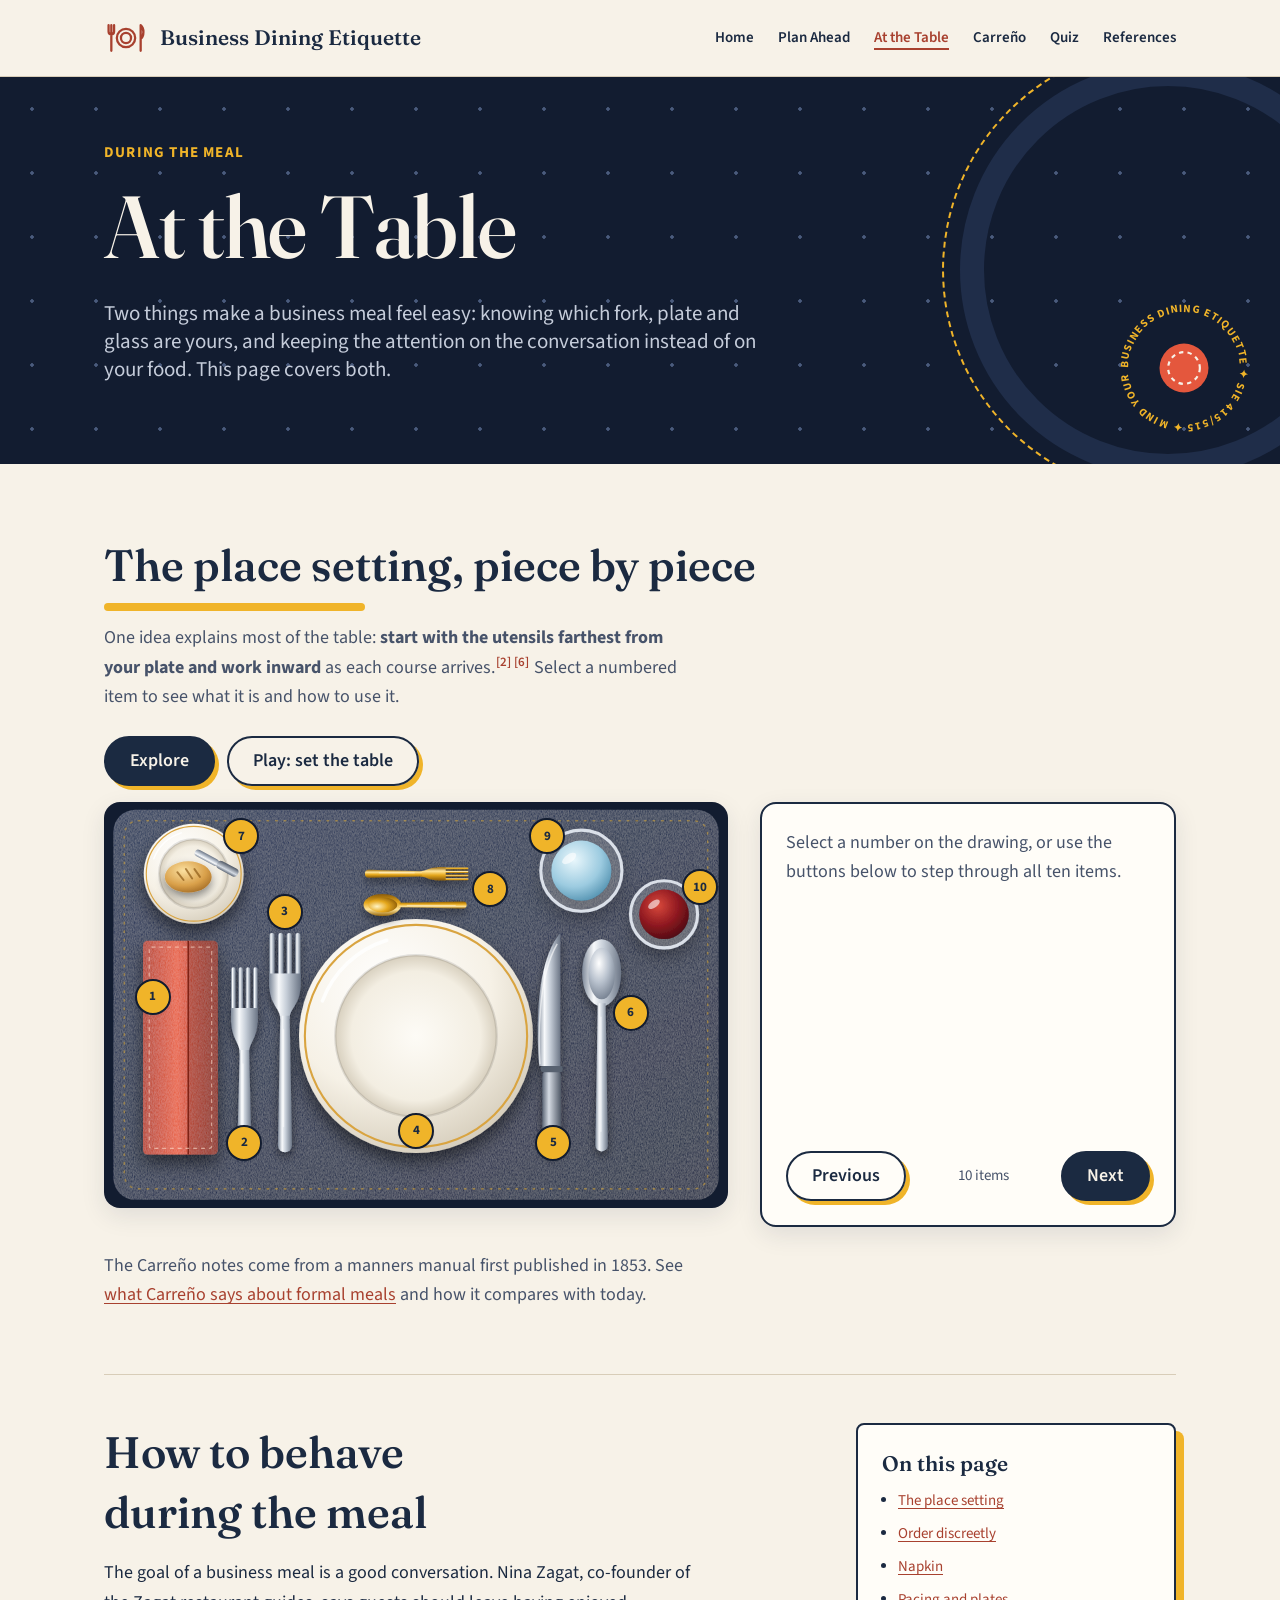
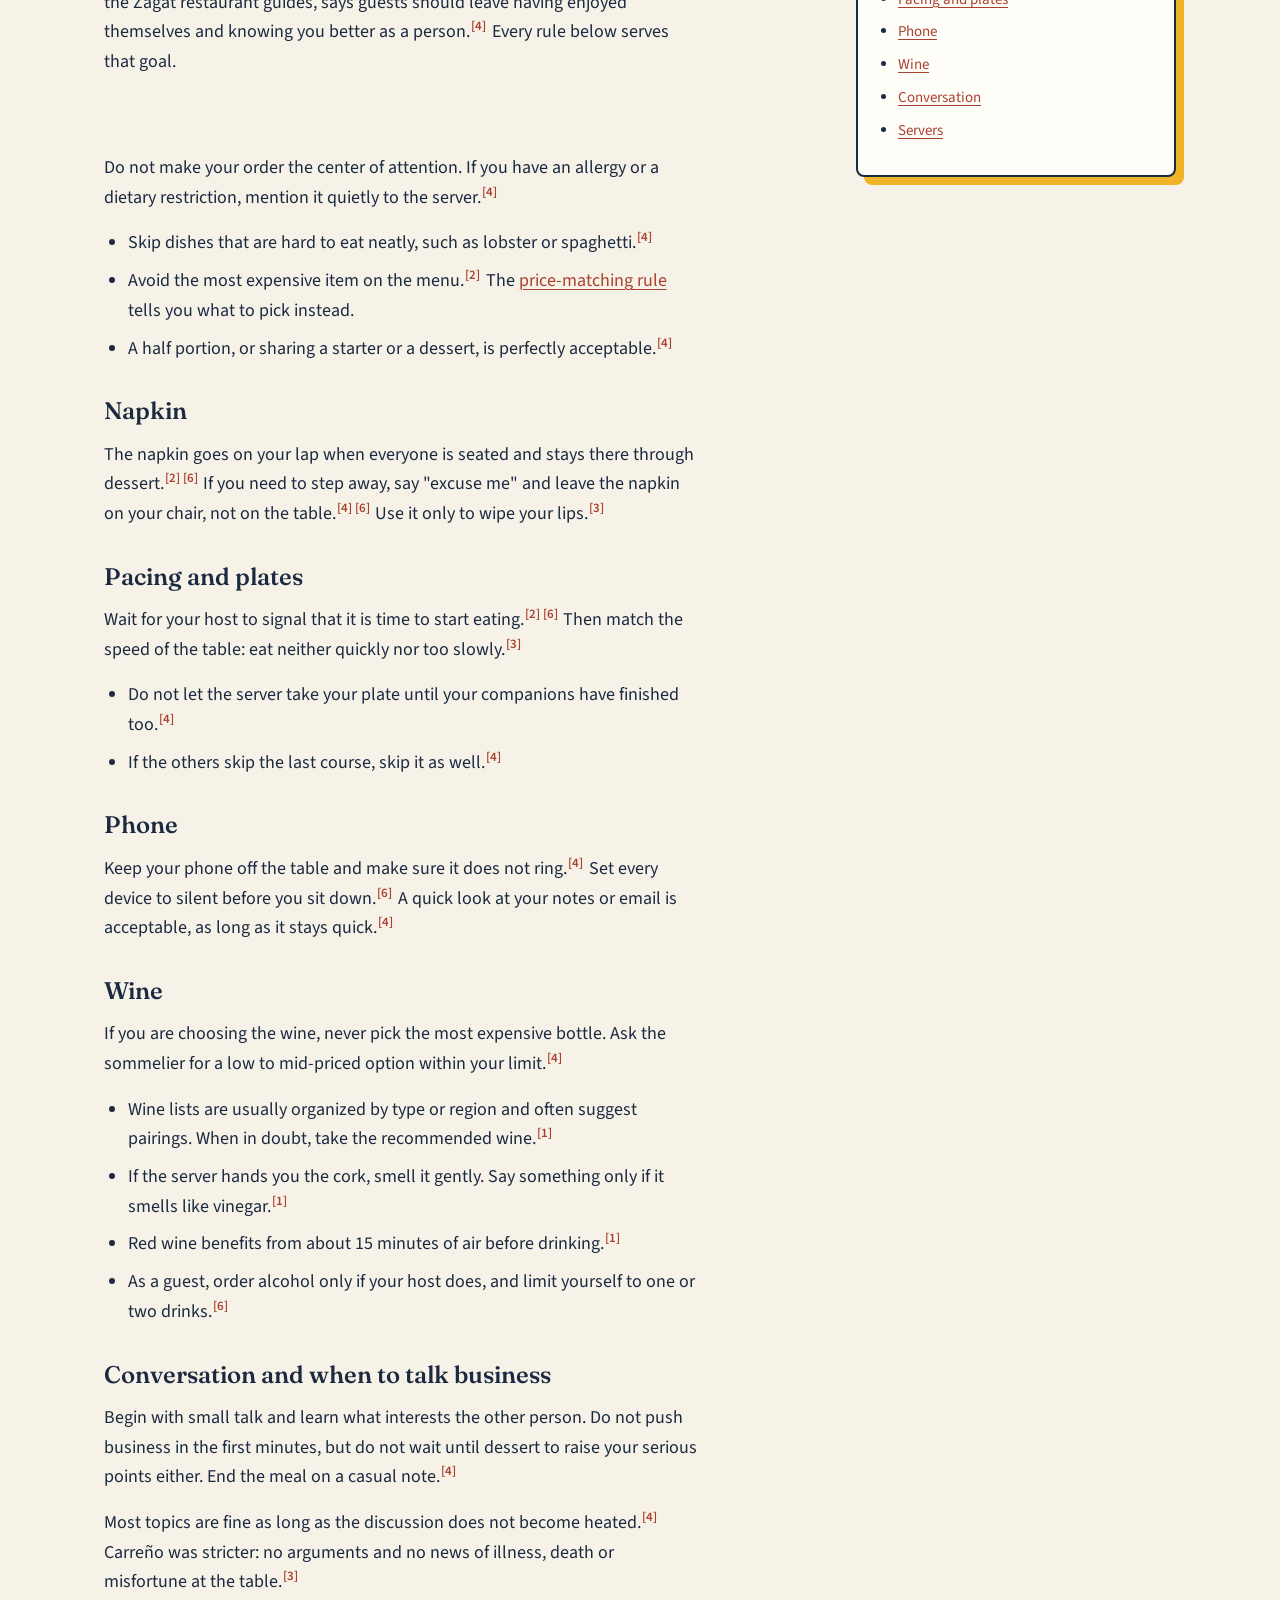
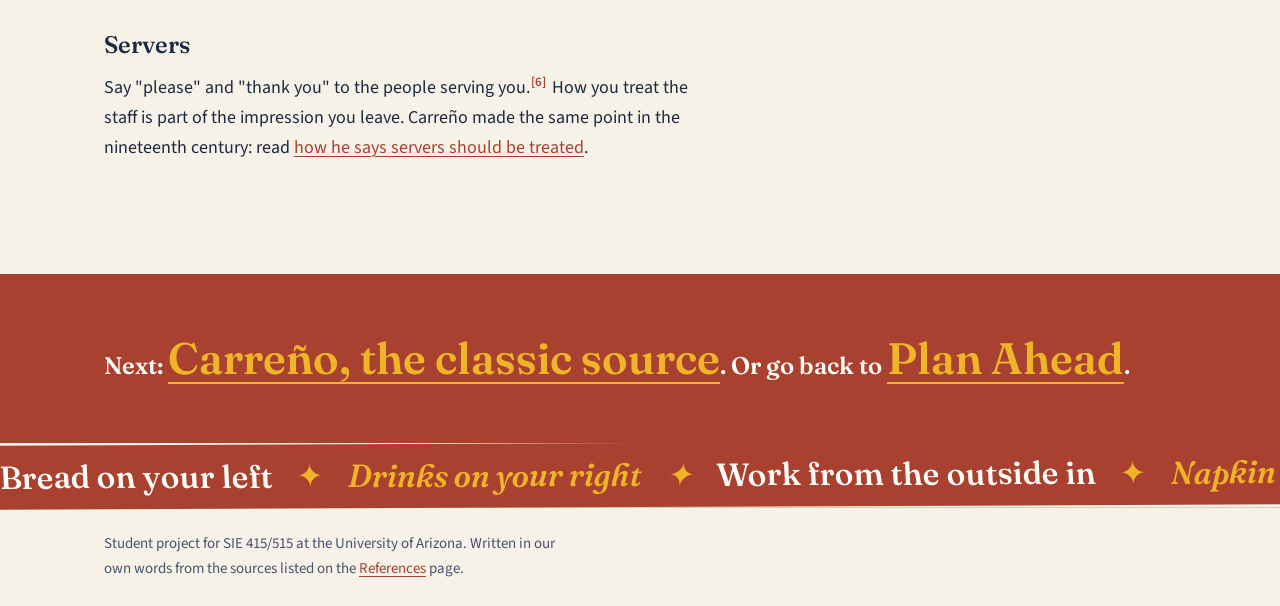
==== commit 3c29273b: "Add site-wide effects layer and louder quiz feedback Co-Authored-By: Claude Fable 5.2 <noreply@anthr" ====
--- a/at-the-table.html
+++ b/at-the-table.html
@@ -14,6 +14,7 @@
   <script src="js/place-setting.js" defer></script>
   <script src="js/table-game.js" defer></script>
   <script src="js/motion.js" defer></script>
+  <script src="js/fx.js" defer></script>
 </head>
 <body data-page="at-the-table">
   <!-- SHARED HEADER START -->
--- a/css/site.css
+++ b/css/site.css
@@ -832,3 +832,126 @@
 .ps.is-game .hotspot:hover, .ps.is-game .hotspot.is-drop { background: var(--gold); color: var(--ink); transform: scale(1.25); }
 .ps.is-game .hotspot.is-done { background: var(--good-bright); color: var(--ink); border: var(--bw-thick) solid var(--stage); opacity: 1; transform: none; cursor: default; }
 .ps.is-game .hotspot.is-no { animation: shake 0.45s var(--ease); border-color: var(--accent-bright); color: var(--accent-bright); }
+
+/* ==========================================================================
+   Effects layer (fx.js). Decoration only; all of it is disabled for
+   prefers-reduced-motion at the end of this block.
+   ========================================================================== */
+
+/* Curtain that lifts when a page opens (pure CSS, works without JS) */
+body::before, body::after { content: ""; position: fixed; inset: 0; z-index: 60; pointer-events: none; transform: translateY(-101%); }
+body::before { background: var(--gold); animation: curtain 0.9s var(--ease) 0.08s backwards; }
+body::after { background: var(--stage); animation: curtain 0.8s var(--ease) backwards; }
+@keyframes curtain { from { transform: translateY(0); } to { transform: translateY(-101%); } }
+
+.fx-progress { position: fixed; left: 0; top: 0; z-index: 50; width: 100%; height: var(--sp-1); background: var(--gold); transform: scaleX(0); transform-origin: left; pointer-events: none; }
+
+.fx-ring { position: fixed; left: 0; top: 0; z-index: 55; width: var(--sp-6); height: var(--sp-6); margin: calc(var(--sp-6) / -2) 0 0 calc(var(--sp-6) / -2); border: var(--bw-thick) solid var(--gold); border-radius: var(--r-pill); pointer-events: none; mix-blend-mode: difference; transition: width var(--dur) var(--ease), height var(--dur) var(--ease), margin var(--dur) var(--ease), opacity var(--dur) var(--ease), background-color var(--dur) var(--ease); }
+.fx-ring.is-link { width: var(--sp-8); height: var(--sp-8); margin: calc(var(--sp-8) / -2) 0 0 calc(var(--sp-8) / -2); background: var(--pulse); }
+.fx-ring.is-out { opacity: 0; }
+
+.fx-crumb, .fx-spark { position: fixed; z-index: 54; pointer-events: none; border-radius: var(--r-sm); }
+.fx-crumb { width: var(--sp-2); height: var(--sp-2); animation: crumb 0.8s var(--ease) forwards; }
+.fx-spark { width: var(--sp-2); height: var(--sp-1); animation: spark 0.6s var(--ease) forwards; }
+.fx-crumb.c0, .fx-spark.c0 { background: var(--gold); }
+.fx-crumb.c1, .fx-spark.c1 { background: var(--accent-bright); }
+.fx-crumb.c2, .fx-spark.c2 { background: var(--water); }
+.fx-crumb.c3, .fx-spark.c3 { background: var(--good-bright); }
+@keyframes crumb { to { opacity: 0; transform: translate(var(--dx), 3rem) rotate(var(--rot)) scale(0.3); } }
+@keyframes spark { to { opacity: 0; transform: translate(var(--dx), var(--dy)) scale(0.2); } }
+
+/* Spinning stamp on the dark stages */
+.fx-stamp { position: absolute; right: var(--sp-5); bottom: var(--sp-5); z-index: 1; width: 9rem; height: 9rem; pointer-events: none; animation: plate-spin 16s linear infinite; }
+.scene-pin .fx-stamp { top: var(--sp-5); bottom: auto; }
+.fx-stamp svg { display: block; width: 100%; height: 100%; overflow: visible; }
+.fx-stamp text { fill: var(--gold); font-family: var(--font-body); font-size: 15.5px; font-weight: 700; letter-spacing: 0.12em; }
+.fx-stamp circle { fill: var(--accent-bright); }
+.fx-stamp .fx-stamp-ring { fill: none; stroke: var(--paper); stroke-width: 3; stroke-dasharray: 6 6; }
+@media (max-width: 52rem) { .fx-stamp { width: 5.5rem; height: 5.5rem; right: var(--sp-3); bottom: var(--sp-3); opacity: 0.9; } .scene-pin .fx-stamp { top: auto; bottom: 28%; } }
+
+/* Headline letters jump in, and hop under the pointer */
+.fx-word { display: inline-block; white-space: nowrap; }
+.fx-ch { display: inline-block; animation: letter-in 0.7s var(--ease) backwards; transition: transform var(--dur) var(--ease), color var(--dur) var(--ease); }
+.fx-ch:hover { transform: translateY(-0.18em) rotate(-8deg) scale(1.15); color: var(--gold); }
+@keyframes letter-in { from { opacity: 0; transform: translateY(0.8em) rotate(18deg) scale(0.6); } }
+.page-intro::after { animation-duration: 24s; }
+
+/* Marquees lean with the scroll speed */
+.marquee { transform: skewY(calc(var(--lean, 0deg) * 0.15)); }
+.marquee-track li { transform: skewX(calc(var(--lean, 0deg) * -1.6)); transition: transform 120ms linear; }
+.marquee-track { animation-duration: 26s; }
+.marquee-track li:nth-child(even) { color: var(--gold); font-style: italic; }
+.marquee-alt .marquee-track li:nth-child(even) { color: var(--accent); }
+.site-footer { margin-top: var(--sp-0); }
+
+/* Navigation and brand come alive */
+.brand-mark { transition: transform var(--dur-reveal) var(--ease); }
+.brand:hover .brand-mark { transform: rotate(360deg) scale(1.15); }
+.nav-list a { position: relative; transition: color var(--dur-fast) var(--ease), translate var(--dur) var(--ease), transform var(--dur-fast) var(--ease); }
+.nav-list a:hover { transform: rotate(-3deg) scale(1.1); }
+.btn { transition: background-color var(--dur-fast) var(--ease), color var(--dur-fast) var(--ease), transform var(--dur-fast) var(--ease), translate var(--dur) var(--ease), box-shadow var(--dur) var(--ease); box-shadow: var(--sp-1) var(--sp-1) 0 var(--gold); }
+.btn:hover { box-shadow: var(--sp-2) var(--sp-2) 0 var(--accent-bright); }
+
+/* Cards that lean keep it smooth */
+.side-box, .quote, .ps-stage, .game-stats div, .rules li { transition: transform 180ms var(--ease), box-shadow var(--dur) var(--ease), background-color var(--dur) var(--ease), color var(--dur) var(--ease); will-change: transform; }
+
+/* Closing band of every page */
+.next-step { margin-top: var(--sp-7); padding-block: var(--sp-7); border-top: 0; background: var(--accent); color: var(--on-accent); box-shadow: 0 0 0 100vmax var(--accent); clip-path: inset(0 -100vmax); font-family: var(--font-display); font-size: var(--fs-lg); }
+.next-step a, .next-step a:visited { color: var(--gold); font-size: var(--fs-2xl-soft); text-decoration-thickness: var(--bw-thick); }
+.next-step a:hover { color: var(--paper); }
+.next-step :focus-visible { outline-color: var(--paper); }
+
+/* Home: the second half sits on the dark stage too */
+.section[aria-labelledby="paths-title"] { background: var(--stage); color: var(--on-ink); box-shadow: 0 0 0 100vmax var(--stage); clip-path: inset(0 -100vmax); border-top: 0; }
+.section[aria-labelledby="paths-title"] .section-head p, .section[aria-labelledby="paths-title"] .path-text { color: var(--on-ink-soft); }
+.section[aria-labelledby="paths-title"] .paths a, .section[aria-labelledby="paths-title"] .paths a:visited { color: var(--on-ink); }
+.section[aria-labelledby="paths-title"] .paths li { border-color: var(--stage-line); }
+.section[aria-labelledby="paths-title"] .path-when { color: var(--gold); }
+.section[aria-labelledby="paths-title"] .paths li:nth-child(1) a:hover, .section[aria-labelledby="paths-title"] .paths li:nth-child(1) a:focus-visible { background: var(--paper); color: var(--ink); }
+.section[aria-labelledby="paths-title"] .play-cta a { color: var(--gold); }
+.section[aria-labelledby="paths-title"] :focus-visible { outline-color: var(--gold); }
+.rules li::before { font-size: var(--fs-2xl-soft); }
+.rules li { grid-template-columns: var(--sp-8) minmax(0, 1fr); }
+
+/* Stage sparkle: a slow field of dots drifting behind the table */
+.scene-pin::after { content: ""; position: absolute; inset: 0; z-index: -1; background-image: radial-gradient(var(--pulse) 1.5px, transparent 2px), radial-gradient(var(--stage-line) 1.5px, transparent 2px); background-size: 7rem 7rem, 4.5rem 4.5rem; background-position: 0 0, 2rem 3rem; opacity: 0.35; animation: drift 40s linear infinite; pointer-events: none; }
+@keyframes drift { to { background-position: 7rem 14rem, -7rem 12rem; } }
+.page-intro { overflow: visible; background-image: radial-gradient(var(--stage-line) 1.5px, transparent 2px); background-size: 4rem 4rem; animation: drift-one 30s linear infinite; }
+@keyframes drift-one { to { background-position: 8rem 8rem; } }
+
+/* Quiz game: flashes, streak call-outs and a nervous timer */
+.game::after { content: ""; position: absolute; inset: 0; pointer-events: none; opacity: 0; }
+.game.flash-good::after { background: var(--good-bright); animation: flash 0.5s var(--ease); }
+.game.flash-bad::after { background: var(--accent-bright); animation: flash 0.5s var(--ease); }
+.game.flash-bad { animation: shake 0.45s var(--ease); }
+@keyframes flash { from { opacity: 0.55; } to { opacity: 0; } }
+.streak-call { position: absolute; left: 50%; top: 38%; z-index: 3; font-family: var(--font-display); font-weight: var(--fw-bold); font-style: italic; font-size: var(--fs-hero); line-height: 1; color: var(--gold); -webkit-text-stroke: 2px var(--stage); white-space: nowrap; pointer-events: none; animation: streak 1.1s var(--ease) forwards; }
+@keyframes streak { 0% { opacity: 0; transform: translate(-50%, 0) scale(0.3) rotate(-14deg); } 25% { opacity: 1; transform: translate(-50%, -20%) scale(1.1) rotate(-6deg); } 100% { opacity: 0; transform: translate(-50%, -90%) scale(1) rotate(-3deg); } }
+.timer span.is-low { animation: heartbeat 0.5s var(--ease) infinite; }
+@keyframes heartbeat { 50% { filter: brightness(1.6); } }
+.hud-block { transition: transform var(--dur) var(--ease); }
+.hud-value { display: inline-block; }
+.game-title { animation: headline-in 0.9s var(--ease) both; }
+.option { animation: option-in var(--dur-slow) var(--ease) backwards; }
+.option:nth-child(2) { animation-delay: 70ms; }
+.option:nth-child(3) { animation-delay: 140ms; }
+.option:nth-child(4) { animation-delay: 210ms; }
+@keyframes option-in { from { opacity: 0; transform: translateY(1.5rem) rotate(2deg); } }
+.option.is-correct { animation: cheer 0.5s var(--ease); }
+
+@media (prefers-reduced-motion: reduce) {
+  body::before, body::after { display: none; }
+  .scene-pin::after, .page-intro, .fx-stamp, .fx-ch, .option, .game-title { animation: none !important; }
+}
+
+/* Decorative shapes may hang off the edge; never let them create sideways scroll. */
+html, body, main { overflow-x: clip; }
+
+/* Full-width bands: stretch with margins instead of shadows, so they always reach both edges. */
+.page-intro, .next-step, .section[aria-labelledby="paths-title"] {
+  margin-inline: calc(50% - 50vw);
+  padding-inline: calc(50vw - 50%);
+  box-shadow: none;
+  clip-path: none;
+}
+.page-intro { overflow: hidden; }
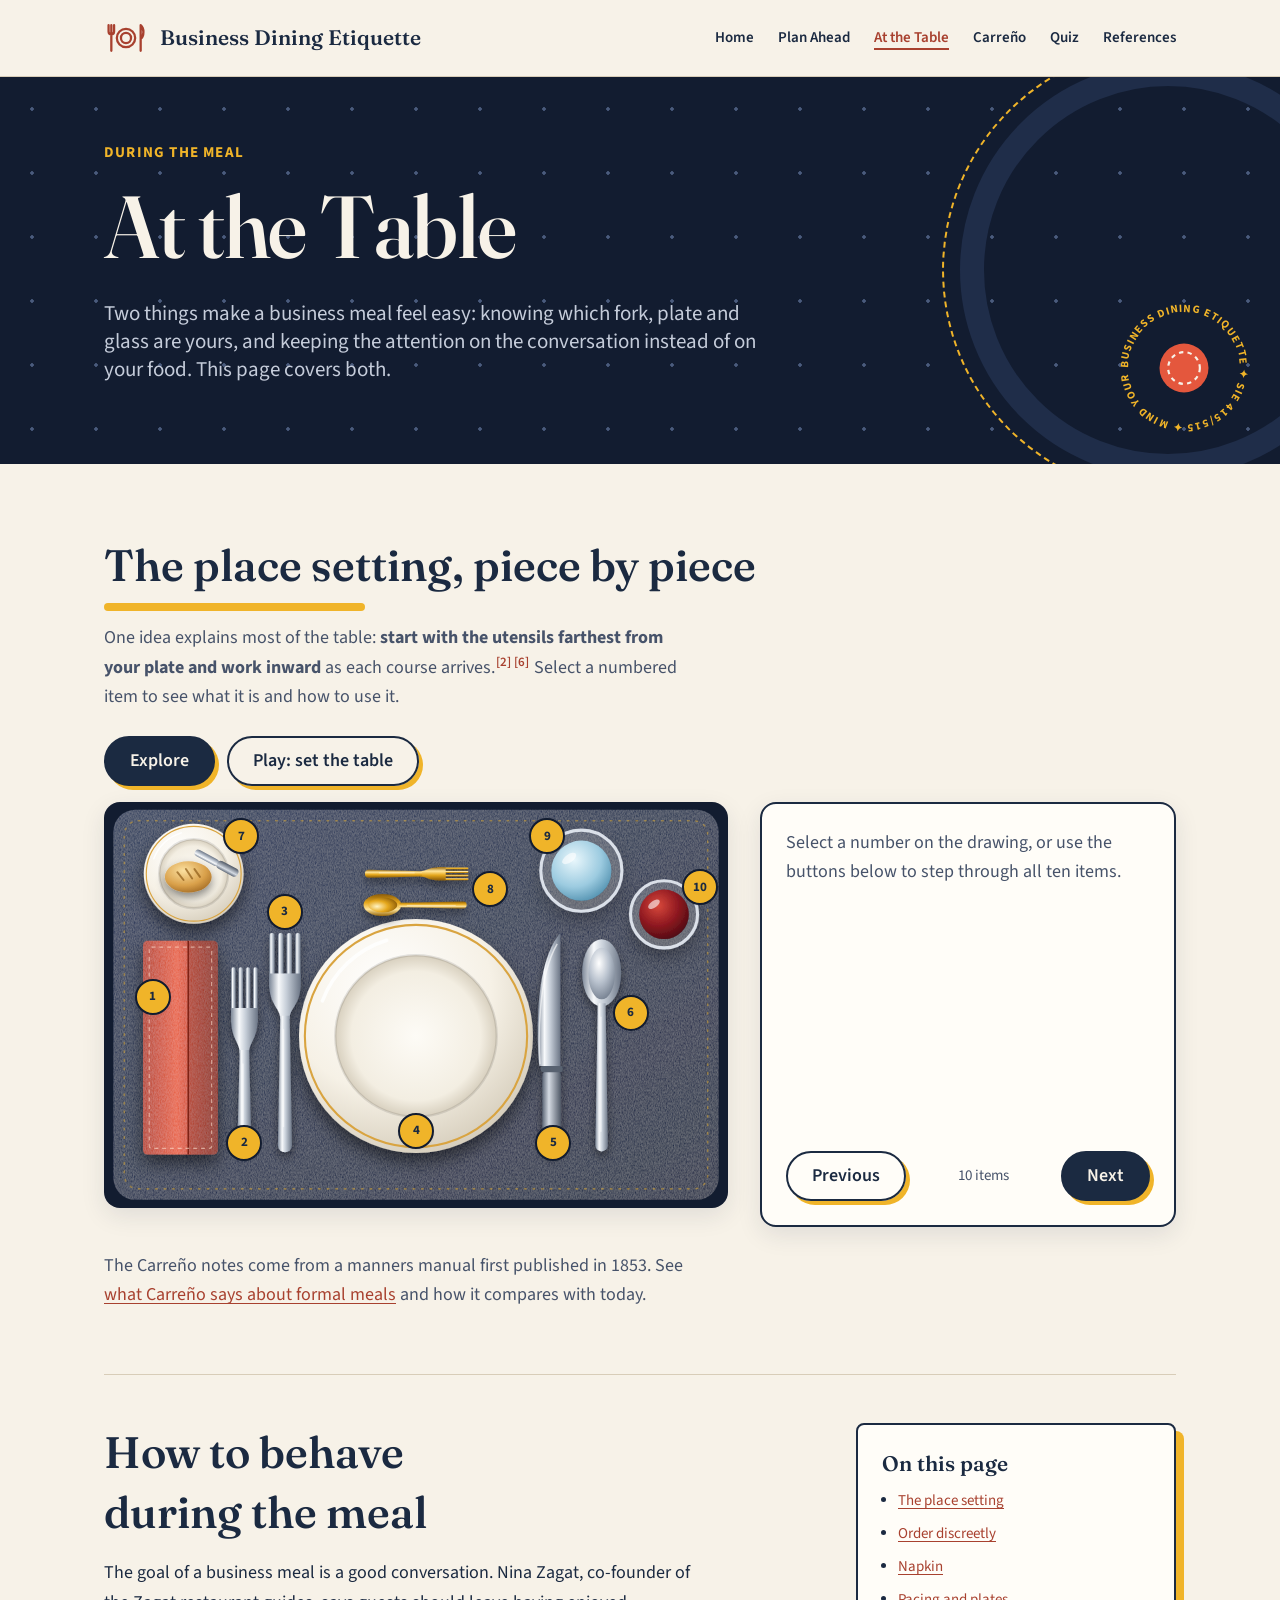
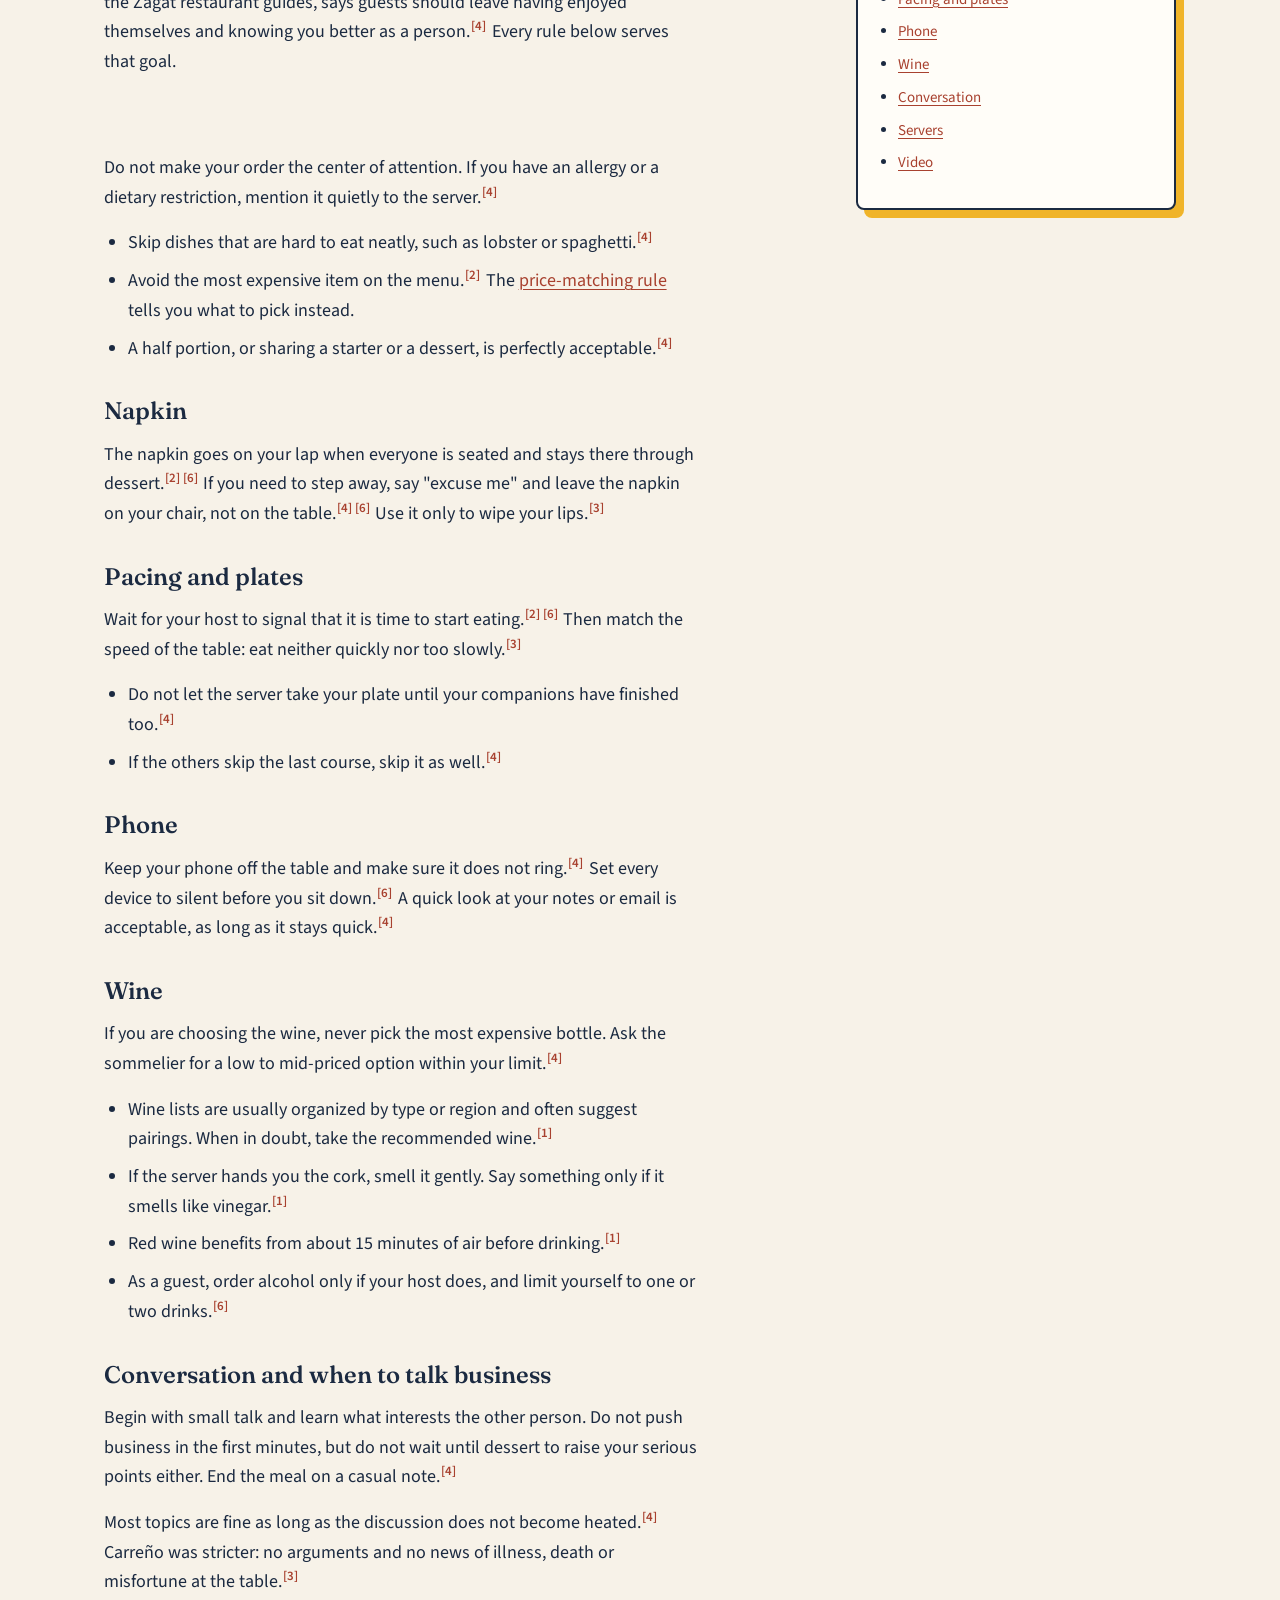
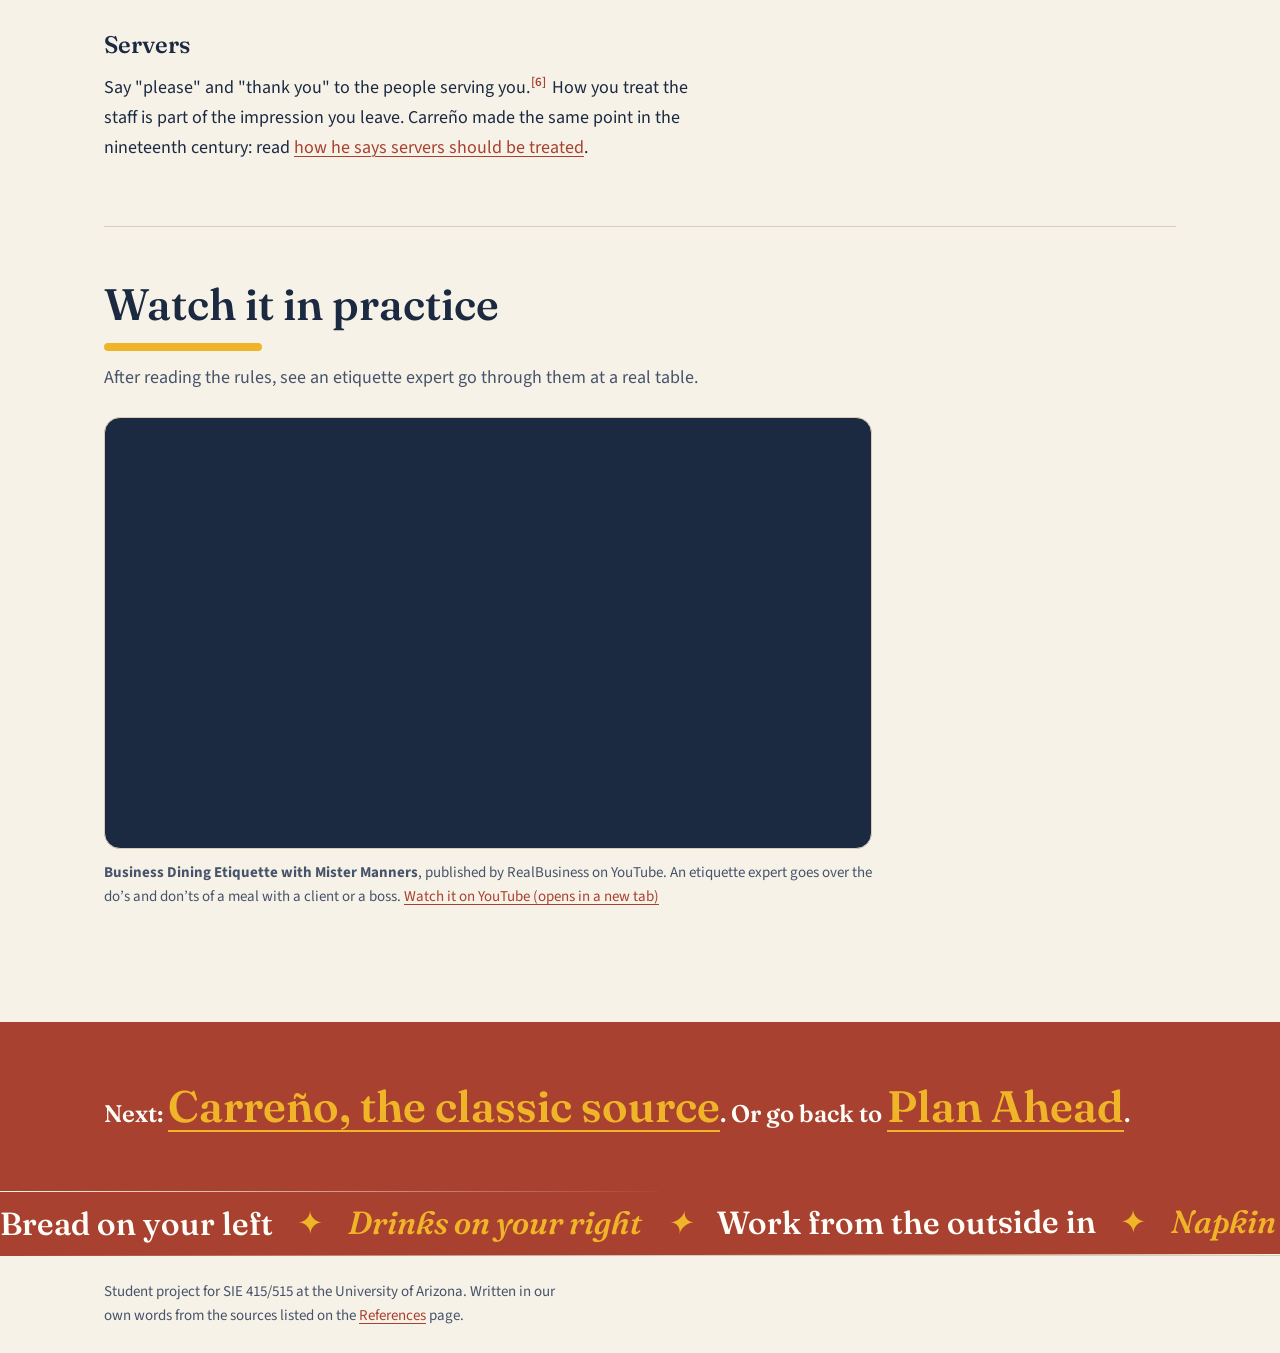
==== commit 4e7dcbc5: "Embed the dining etiquette video and add three survey questions Co-Authored-By: Claude Fable 5.2 <no" ====
--- a/at-the-table.html
+++ b/at-the-table.html
@@ -262,10 +262,24 @@
                 <li><a href="#wine">Wine</a></li>
                 <li><a href="#conversation">Conversation</a></li>
                 <li><a href="#servers">Servers</a></li>
+                <li><a href="#video">Video</a></li>
               </ul>
             </div>
           </aside>
         </div>
+      </section>
+
+      <section class="section" id="video" aria-labelledby="video-title">
+        <div class="section-head">
+          <h2 id="video-title">Watch it in practice</h2>
+          <p>After reading the rules, see an etiquette expert go through them at a real table.</p>
+        </div>
+        <figure class="video">
+          <div class="video-frame">
+            <iframe src="https://www.youtube-nocookie.com/embed/-gWNbmrL0f8" title="Business Dining Etiquette with Mister Manners (YouTube video)" loading="lazy" allow="accelerometer; clipboard-write; encrypted-media; gyroscope; picture-in-picture; web-share" referrerpolicy="strict-origin-when-cross-origin" allowfullscreen></iframe>
+          </div>
+          <figcaption><strong>Business Dining Etiquette with Mister Manners</strong>, published by RealBusiness on YouTube. An etiquette expert goes over the do&rsquo;s and don&rsquo;ts of a meal with a client or a boss. <a href="https://www.youtube.com/watch?v=-gWNbmrL0f8" target="_blank" rel="noopener noreferrer">Watch it on YouTube (opens in a new tab)</a></figcaption>
+        </figure>
       </section>
 
       <nav class="next-step" aria-label="Continue reading">
--- a/css/tokens.css
+++ b/css/tokens.css
@@ -29,6 +29,7 @@
   --on-ink-soft: #C5CCDA;  /* secondary text on the stage (10:1) */
   --gold: #F0B429;         /* loud second accent, for dark backgrounds */
   --accent-bright: #E4573D;/* brick, brightened for dark backgrounds */
+  --gold-deep: #DDA016;    /* giant numerals on gold chapters */
   --good-bright: #5FBF8A;
   --steel: #DCE3EC;        /* cutlery in the scene */
   --water: #9CCBE0;
--- a/css/site.css
+++ b/css/site.css
@@ -955,3 +955,158 @@
   clip-path: none;
 }
 .page-intro { overflow: hidden; }
+
+/* ==========================================================================
+   Journey pages (journey.js) and the restaurant mini game (pick.js)
+   ========================================================================== */
+.with-aside.is-journey { display: block; }
+.with-aside.is-journey > .prose { max-width: none; }
+.with-aside.is-journey > aside { position: static; margin-top: var(--sp-6); }
+.with-aside.is-journey > aside .side-box { max-width: 34rem; }
+.section:has(> .is-journey) { padding-block: var(--sp-0) var(--sp-7); }
+
+.chapter {
+  position: relative;
+  isolation: isolate;
+  overflow: hidden;
+  min-height: 82vh;
+  display: flex;
+  flex-direction: column;
+  justify-content: center;
+  margin-inline: calc(50% - 50vw);
+  padding: var(--sp-8) calc(50vw - 50%);
+  color: var(--c-text);
+  background: var(--c-bg);
+}
+.chapter::before {
+  content: attr(data-n);
+  position: absolute;
+  right: 3vw;
+  top: 50%;
+  z-index: -1;
+  font-family: var(--font-display);
+  font-weight: var(--fw-bold);
+  font-size: clamp(14rem, 46vw, 40rem);
+  line-height: 0.8;
+  color: var(--c-num);
+  transform: translateY(calc(-50% + var(--shift, 0rem))) rotate(var(--turn, 0deg));
+  pointer-events: none;
+}
+.chapter > * { max-width: var(--measure); }
+.chapter > .table-scroll, .chapter > .pick { max-width: 58rem; }
+.prose .chapter > h2 { margin-top: var(--sp-0); font-size: var(--fs-hero); line-height: var(--lh-tight); }
+.chapter.t0 { --c-bg: var(--paper); --c-text: var(--ink); --c-num: var(--paper-deep); --c-link: var(--accent); }
+.chapter.t1 { --c-bg: var(--stage); --c-text: var(--on-ink); --c-num: var(--stage-soft); --c-link: var(--gold); }
+.chapter.t2 { --c-bg: var(--gold); --c-text: var(--ink); --c-num: var(--gold-deep); --c-link: var(--ink); }
+.chapter.t3 { --c-bg: var(--accent); --c-text: var(--on-accent); --c-num: var(--accent-deep); --c-link: var(--gold); }
+.chapter > p > a, .chapter > ul a, .chapter > p .cite a, .chapter > ul .cite a, .chapter > h2 a, .chapter > h3 a,
+.chapter > p > a:visited, .chapter > ul a:visited { color: var(--c-link); }
+.chapter :focus-visible { outline-color: var(--c-link); }
+.chapter .note, .chapter .quote, .chapter .table-scroll, .chapter .pick-card { color: var(--ink); }
+.chapter li::marker { color: var(--c-link); }
+
+/* Children slide in, alternating sides */
+.chapter > * { transition: opacity var(--dur-reveal) var(--ease), transform var(--dur-reveal) var(--ease); }
+.chapter:not(.is-in) > * { opacity: 0; transform: translateX(-5rem) rotate(-2deg); }
+.chapter:nth-of-type(even):not(.is-in) > * { transform: translateX(5rem) rotate(2deg); }
+.chapter:not(.is-in) > h2 { transform: translateY(4rem) scale(0.8); }
+.chapter > :nth-child(2) { transition-delay: 90ms; }
+.chapter > :nth-child(3) { transition-delay: 180ms; }
+.chapter > :nth-child(4) { transition-delay: 270ms; }
+.chapter > :nth-child(5) { transition-delay: 360ms; }
+.chapter > :nth-child(n+6) { transition-delay: 450ms; }
+
+/* Typed quotations */
+.quote blockquote p.is-typing::after { content: "|"; margin-left: 0.1em; color: var(--accent); animation: blink 0.6s steps(1) infinite; }
+@keyframes blink { 50% { opacity: 0; } }
+.quote blockquote p.is-typed { animation: cheer 0.5s var(--ease); }
+
+/* ---- Mini game: which one would you book? ---- */
+.pick { margin-block: var(--sp-6); }
+.pick-grid { display: grid; gap: var(--sp-4); margin: var(--sp-4) var(--sp-0); padding: var(--sp-0); list-style: none; }
+@media (min-width: 40rem) { .pick-grid { grid-template-columns: repeat(2, minmax(0, 1fr)); } }
+@media (min-width: 72rem) { .chapter .pick { max-width: none; } .chapter .pick-grid { grid-template-columns: repeat(4, minmax(0, 1fr)); } }
+.pick-card { position: relative; margin: var(--sp-0); color: var(--ink); }
+.pick-front, .pick-back { padding: var(--sp-4); background: var(--surface); border: var(--bw-thick) solid var(--ink); border-radius: var(--r-lg); }
+.pick-back { margin-top: var(--sp-2); background: var(--paper-deep); }
+.pick-card h4 { margin-bottom: var(--sp-3); font-size: var(--fs-lg); }
+.pick-card dl { margin: var(--sp-0) var(--sp-0) var(--sp-3); font-size: var(--fs-sm); }
+.pick-card dl div { display: flex; justify-content: space-between; gap: var(--sp-3); padding-block: var(--sp-1); border-top: var(--bw) solid var(--rule); }
+.pick-card dt { color: var(--ink-soft); }
+.pick-card dd { margin: var(--sp-0); font-weight: var(--fw-bold); text-align: right; }
+.pick-pitch { font-size: var(--fs-sm); }
+.pick-verdict { margin-bottom: var(--sp-2); font-family: var(--font-display); font-weight: var(--fw-bold); font-size: var(--fs-lg); }
+.pick-back p:last-child { margin-bottom: var(--sp-0); font-size: var(--fs-sm); }
+.pick-status { min-height: 2lh; font-weight: var(--fw-semibold); }
+.meter { display: inline-flex; align-items: flex-end; gap: 2px; }
+.meter i { display: block; width: var(--sp-1); height: var(--sp-2); background: var(--rule); border-radius: 1px; }
+.meter i.is-on { background: var(--accent); height: var(--sp-4); transform-origin: bottom; animation: eq 0.7s var(--ease) infinite alternate; }
+.meter span { margin-left: var(--sp-2); }
+@keyframes eq { from { transform: scaleY(0.35); } to { transform: scaleY(1); } }
+
+/* Live version: the cards flip */
+.pick.is-live .pick-card { display: grid; perspective: 70rem; }
+.pick.is-live .pick-front, .pick.is-live .pick-back { grid-area: 1 / 1; margin: var(--sp-0); backface-visibility: hidden; transition: transform 0.7s var(--ease), box-shadow var(--dur) var(--ease); }
+.pick.is-live .pick-front { display: flex; flex-direction: column; box-shadow: var(--sp-2) var(--sp-2) 0 var(--gold); }
+.pick.is-live .pick-front .pick-btn { margin-top: auto; justify-content: center; }
+.pick.is-live .pick-back { display: flex; flex-direction: column; justify-content: center; transform: rotateY(180deg); }
+.pick.is-live .pick-card:hover:not(.is-flipped) .pick-front { transform: rotateY(-8deg) translateY(-0.4rem); box-shadow: var(--sp-3) var(--sp-3) 0 var(--accent-bright); }
+.pick.is-live .pick-card.is-flipped .pick-front { transform: rotateY(-180deg); }
+.pick.is-live .pick-card.is-flipped .pick-back { transform: rotateY(0deg); }
+.pick-card.is-good .pick-back { background: var(--good-bg); border-color: var(--good); box-shadow: var(--sp-2) var(--sp-2) 0 var(--good-bright); }
+.pick-card.is-good .pick-verdict { color: var(--good); }
+.pick-card.is-bad .pick-back { background: var(--bad-bg); border-color: var(--bad); }
+.pick-card.is-bad .pick-verdict { color: var(--bad); }
+.pick-card.is-bad { animation: shake 0.45s var(--ease) 0.5s; }
+
+@media (prefers-reduced-motion: reduce) {
+  .chapter > *, .chapter:not(.is-in) > * { opacity: 1; transform: none; transition: none; }
+  .meter i.is-on { animation: none; }
+}
+
+/* ---- Home scene, act 2: the dinner happens ---- */
+.scene.is-live { height: 760vh; }
+.scene.is-live .scene-table { transform-origin: 50% 100%; will-change: transform; }
+.sc-soup, .sc-phone { opacity: 0; transform-box: fill-box; transform-origin: center; }
+.sc-liquid { transform-box: fill-box; transform-origin: center; }
+.sc-steam path { opacity: 0; animation: steam 2.4s var(--ease) infinite; }
+.sc-steam path:nth-child(2) { animation-delay: 0.5s; }
+.sc-steam path:nth-child(3) { animation-delay: 1s; }
+@keyframes steam { 0% { opacity: 0; transform: translateY(1rem); } 40% { opacity: 0.75; } 100% { opacity: 0; transform: translateY(-1.5rem); } }
+.sc-phone.is-ringing { animation: ring 0.18s linear infinite; }
+@keyframes ring { 0%, 100% { translate: -3px 0; } 50% { translate: 3px 0; } }
+.scene-shout {
+  position: absolute;
+  left: var(--gutter);
+  right: var(--gutter);
+  top: var(--sp-6);
+  z-index: 3;
+  margin: var(--sp-0);
+  font-family: var(--font-display);
+  font-weight: var(--fw-bold);
+  font-style: italic;
+  font-size: var(--fs-hero);
+  line-height: var(--lh-tight);
+  color: var(--gold);
+  text-shadow: 0 0.06em 0 var(--stage-deep);
+  pointer-events: none;
+}
+.scene:not(.is-live) .scene-shout { display: none; }
+.scene-shout.is-swap { animation: shout-in 0.8s var(--ease); }
+@keyframes shout-in { 0% { opacity: 0; transform: translateY(2rem) rotate(-4deg) scale(0.85); } 60% { transform: translateY(-0.3rem) rotate(1deg) scale(1.04); } 100% { opacity: 1; transform: none; } }
+@media (prefers-reduced-motion: reduce) { .sc-steam path, .sc-phone.is-ringing { animation: none; } }
+@media (max-width: 52rem) { .scene-pin .fx-stamp { display: none; } }
+
+/* Short screens: smaller rule text and tighter margins, so the table keeps its size. */
+@media (max-height: 52rem) and (min-width: 52rem) {
+  .scene-shout { top: var(--sp-4); font-size: var(--fs-2xl-soft); }
+  .scene.is-live .scene-table { inset: var(--sp-6) 0 var(--sp-7); }
+  .scene-caption { font-size: var(--fs-lg); min-height: 1lh; }
+}
+
+/* ---- Survey ---- */
+.survey { margin-top: var(--sp-4); }
+.q-options.scale { display: grid; grid-template-columns: repeat(5, minmax(0, 1fr)); gap: var(--sp-2); }
+.q-options.scale li { margin: var(--sp-0); }
+.q-options.scale .q-option { flex-direction: column; align-items: center; height: 100%; text-align: center; font-size: var(--fs-sm); }
+@media (max-width: 40rem) { .q-options.scale { grid-template-columns: minmax(0, 1fr); } .q-options.scale .q-option { flex-direction: row; text-align: left; } }
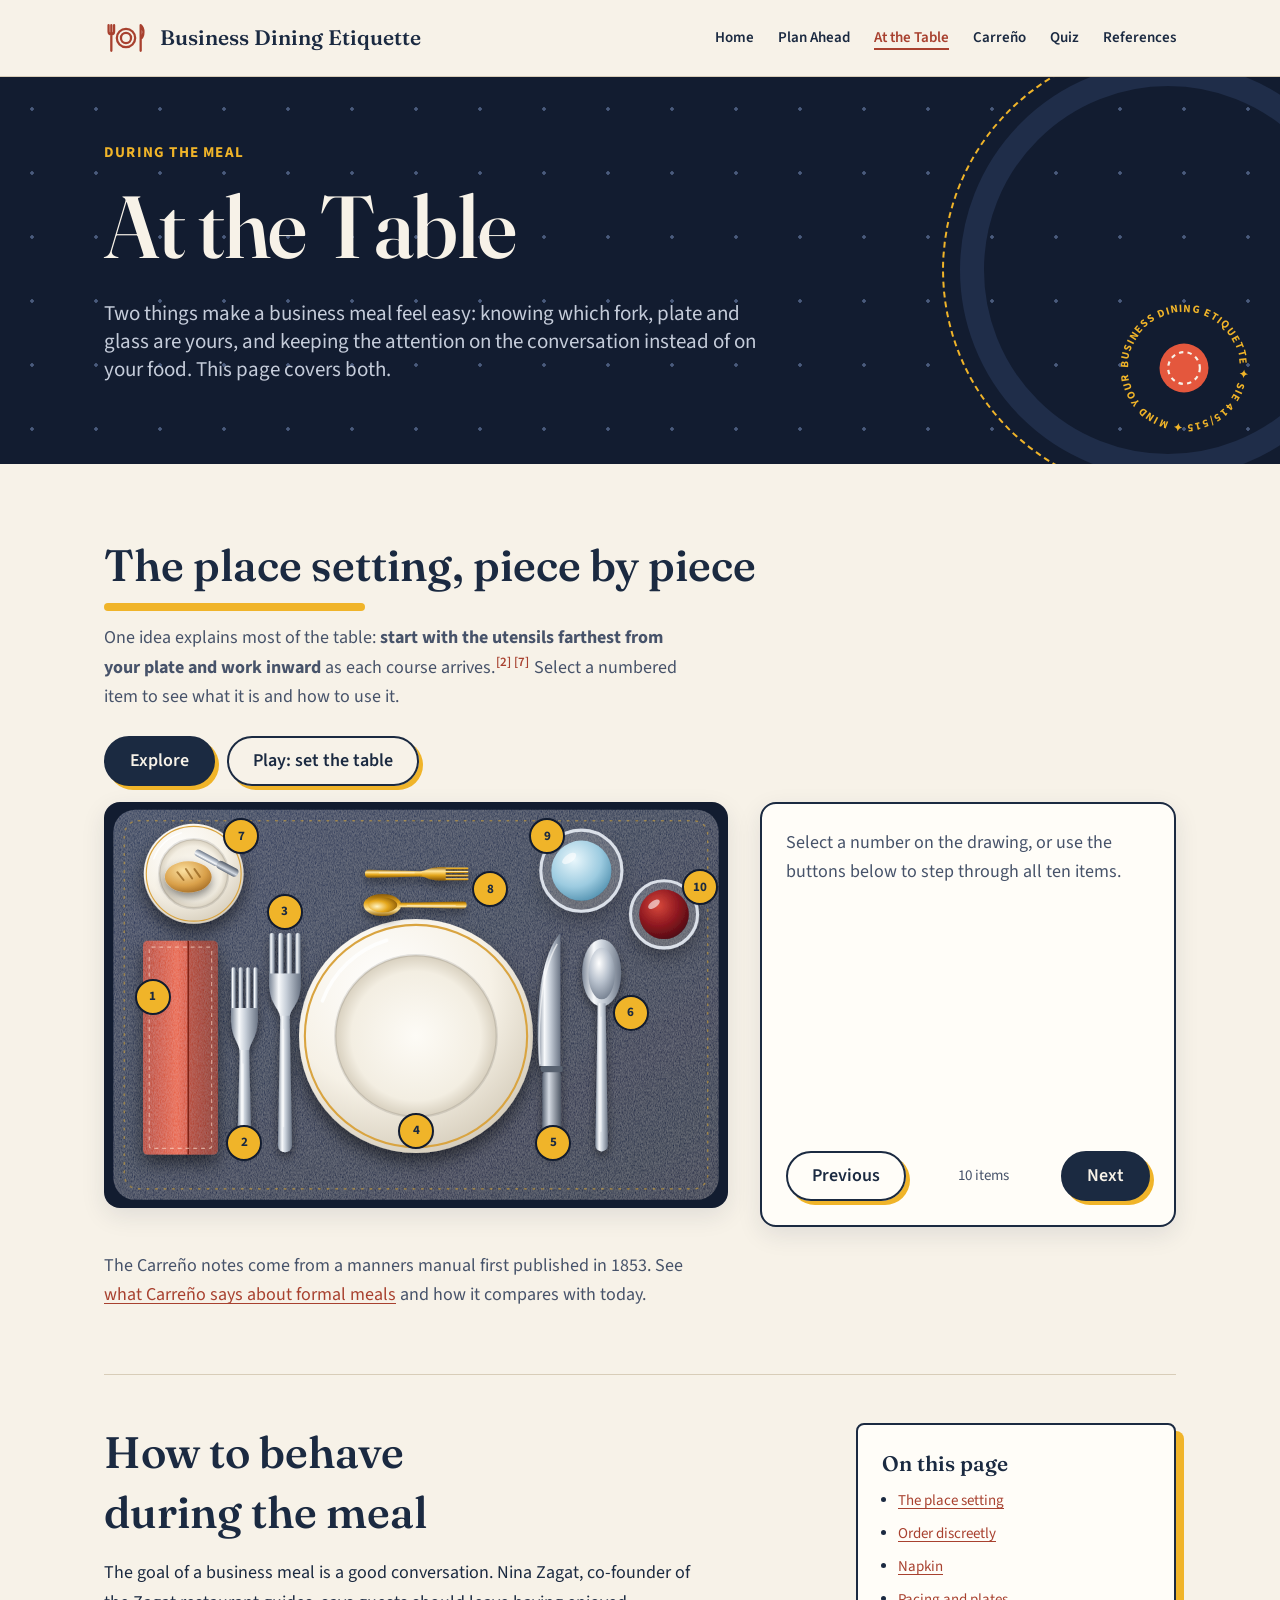
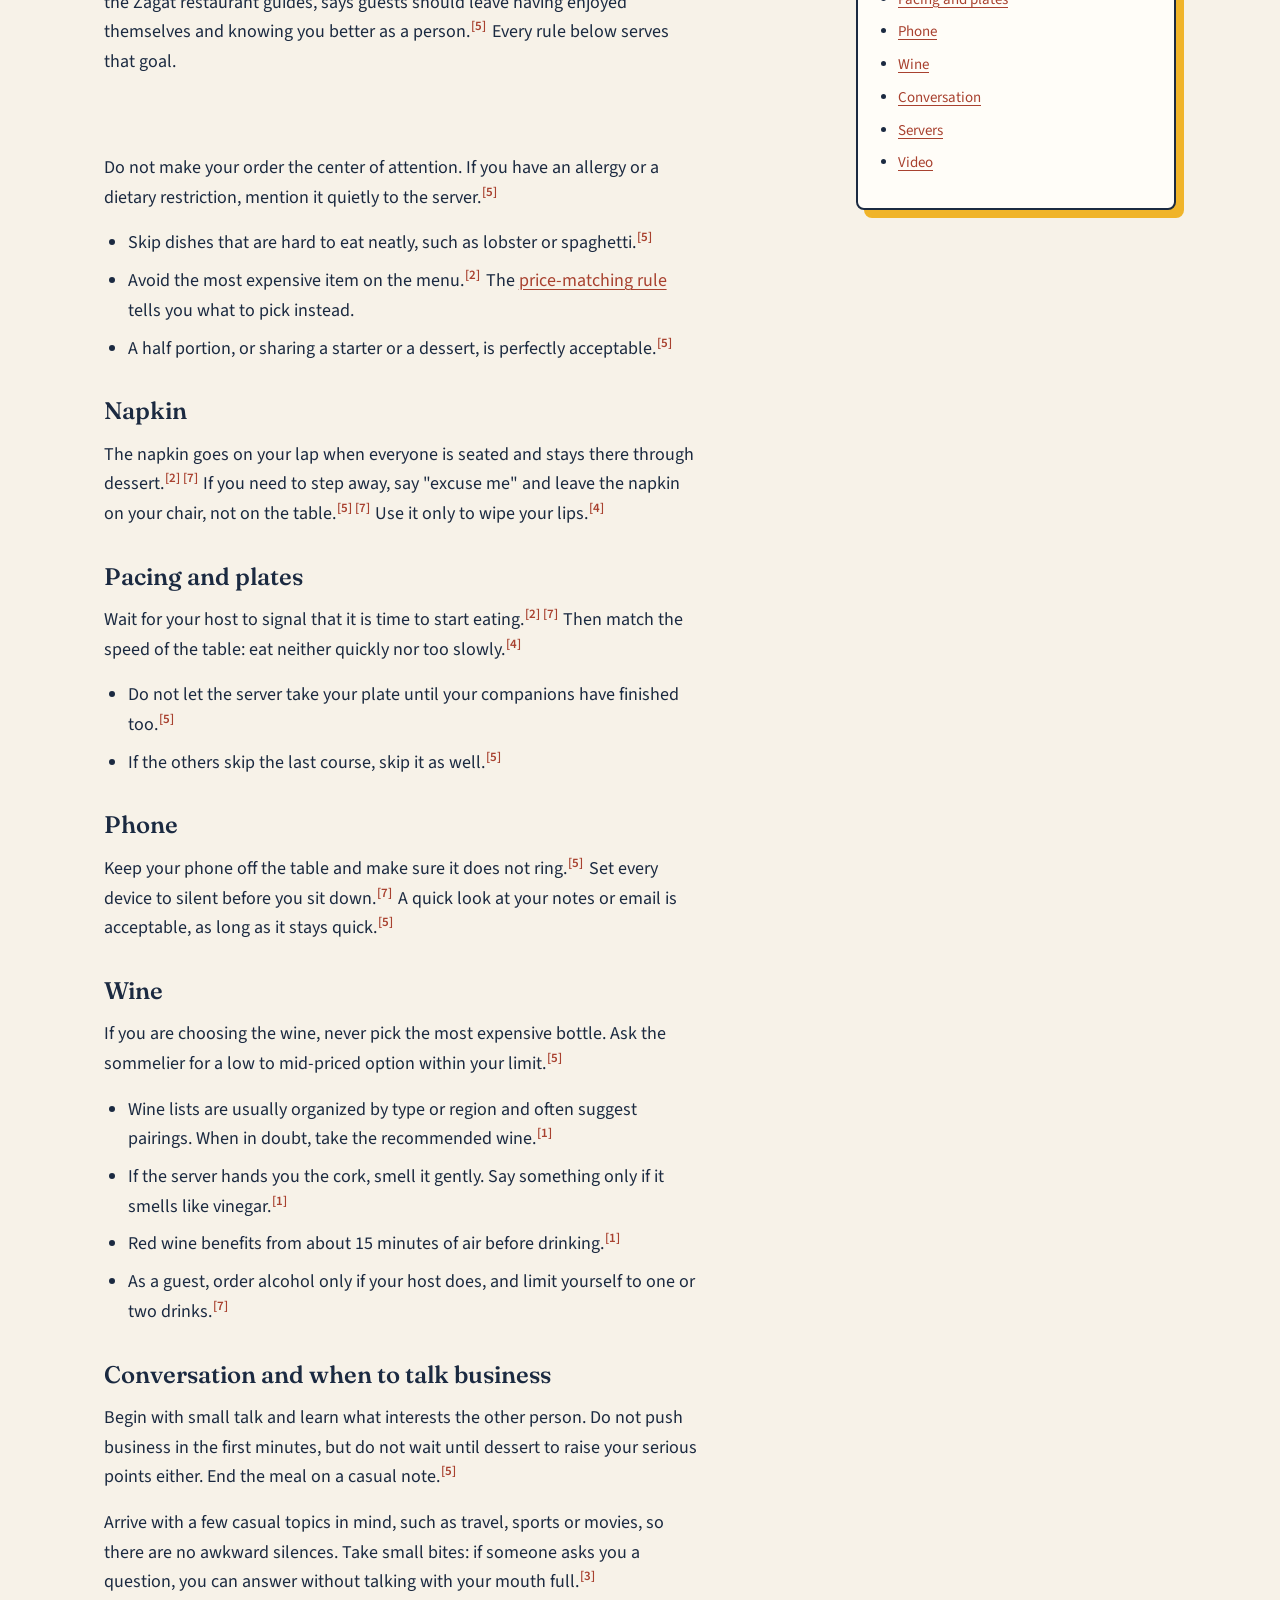
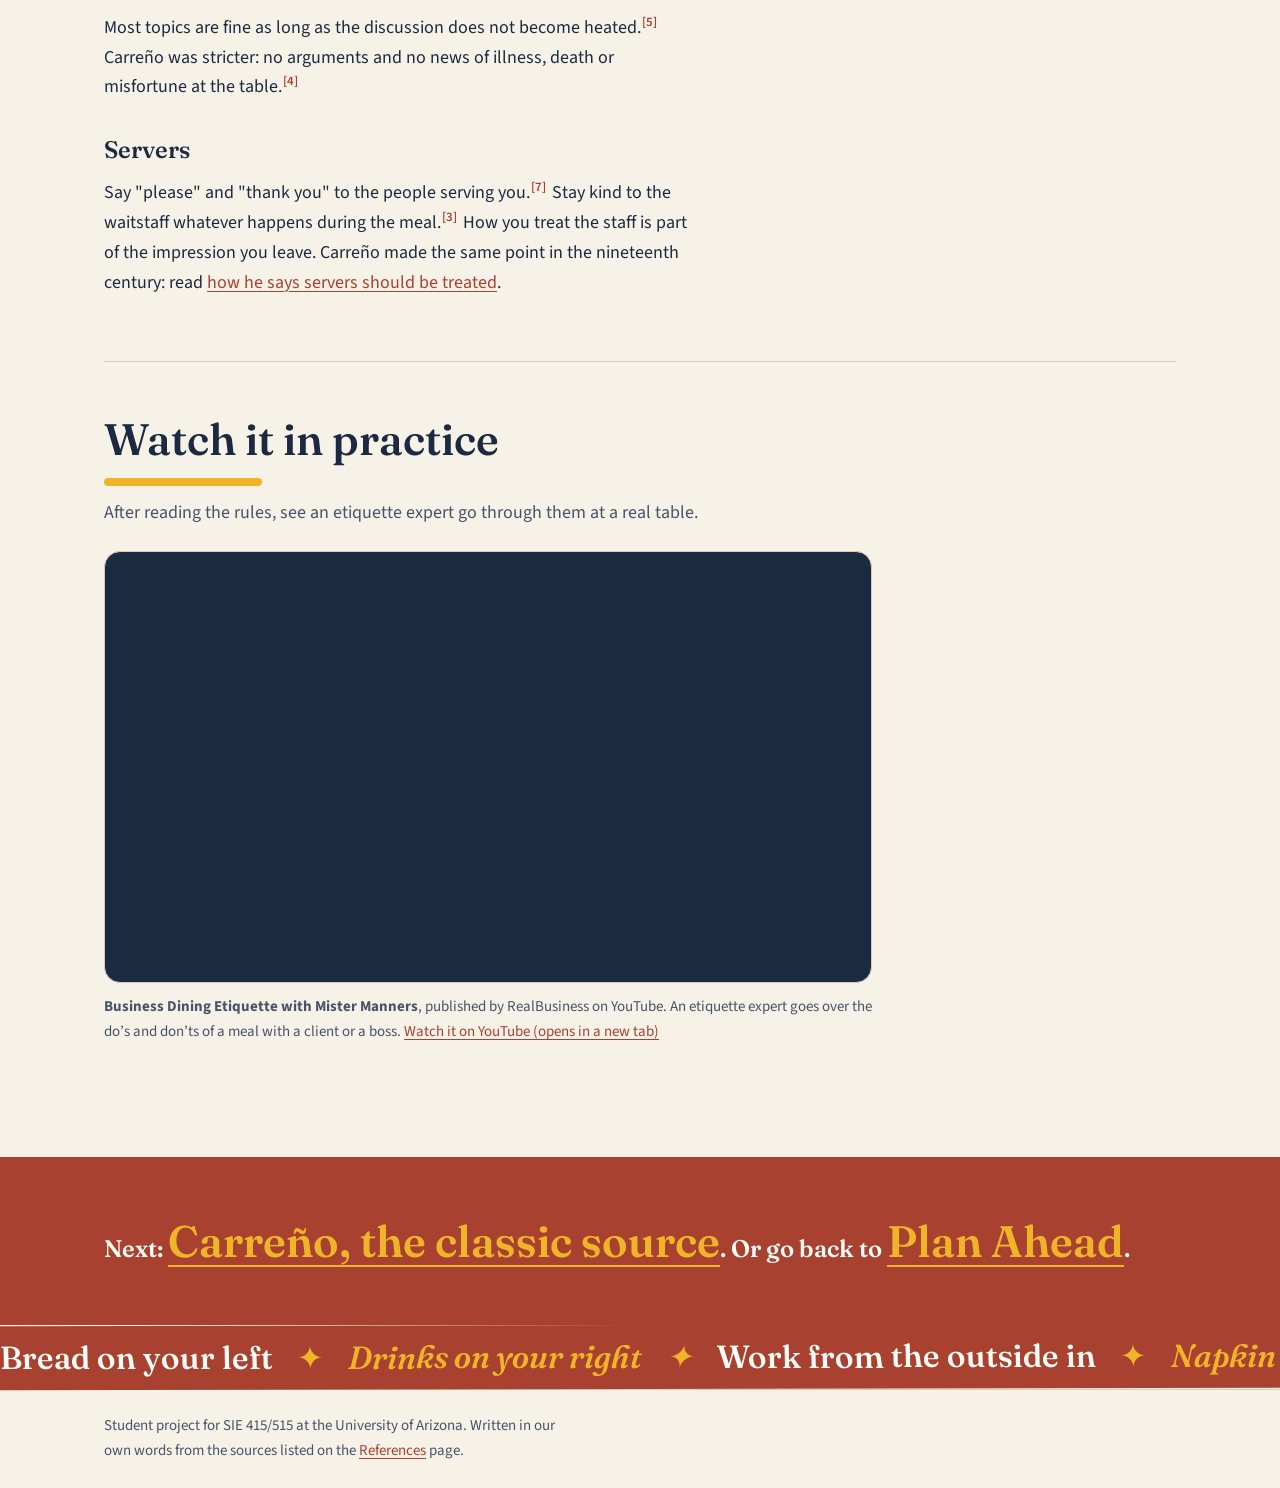
==== commit e988d1c8: "Add Business Management Daily as a source and renumber citations Co-Authored-By: Claude Fable 5.2 <n" ====
--- a/at-the-table.html
+++ b/at-the-table.html
@@ -58,7 +58,7 @@
       <section class="section" id="place-setting" aria-labelledby="ps-title">
         <div class="section-head">
           <h2 id="ps-title">The place setting, piece by piece</h2>
-          <p>One idea explains most of the table: <strong>start with the utensils farthest from your plate and work inward</strong> as each course arrives.<sup class="cite"><a href="references.html#ref-2">[2]</a></sup><sup class="cite"><a href="references.html#ref-6">[6]</a></sup> Select a numbered item to see what it is and how to use it.</p>
+          <p>One idea explains most of the table: <strong>start with the utensils farthest from your plate and work inward</strong> as each course arrives.<sup class="cite"><a href="references.html#ref-2">[2]</a></sup><sup class="cite"><a href="references.html#ref-7">[7]</a></sup> Select a numbered item to see what it is and how to use it.</p>
         </div>
 
         <div class="ps" data-place-setting>
@@ -150,12 +150,12 @@
             <ol class="ps-list" aria-live="polite">
               <li id="ps-napkin" data-item="napkin">
                 <h3>Napkin</h3>
-                <p>Once everyone is seated, unfold it and lay it on your lap.<sup class="cite"><a href="references.html#ref-2">[2]</a></sup> If you step away, leave it on your chair. It returns to the table only when the meal is over.<sup class="cite"><a href="references.html#ref-4">[4]</a></sup><sup class="cite"><a href="references.html#ref-6">[6]</a></sup></p>
-                <p class="ps-carreno"><span class="note-label">Carreño, 1875 edition</span> The napkin has a single purpose: wiping your lips.<sup class="cite"><a href="references.html#ref-3">[3]</a></sup></p>
+                <p>Once everyone is seated, unfold it and lay it on your lap.<sup class="cite"><a href="references.html#ref-2">[2]</a></sup> If you step away, leave it on your chair. It returns to the table only when the meal is over.<sup class="cite"><a href="references.html#ref-5">[5]</a></sup><sup class="cite"><a href="references.html#ref-7">[7]</a></sup></p>
+                <p class="ps-carreno"><span class="note-label">Carreño, 1875 edition</span> The napkin has a single purpose: wiping your lips.<sup class="cite"><a href="references.html#ref-4">[4]</a></sup></p>
               </li>
               <li id="ps-salad-fork" data-item="salad-fork">
                 <h3>Salad fork</h3>
-                <p>Forks sit to the left of the plate.<sup class="cite"><a href="references.html#ref-2">[2]</a></sup> The outer fork is for the first course, which is often the salad, because you work from the outside in.<sup class="cite"><a href="references.html#ref-6">[6]</a></sup></p>
+                <p>Forks sit to the left of the plate.<sup class="cite"><a href="references.html#ref-2">[2]</a></sup> The outer fork is for the first course, which is often the salad, because you work from the outside in.<sup class="cite"><a href="references.html#ref-7">[7]</a></sup></p>
               </li>
               <li id="ps-dinner-fork" data-item="dinner-fork">
                 <h3>Dinner fork</h3>
@@ -163,36 +163,36 @@
               </li>
               <li id="ps-dinner-plate" data-item="dinner-plate">
                 <h3>Dinner plate</h3>
-                <p>The center of your place. When you pause, rest the fork and knife on the plate in a V shape. When you finish, lay them side by side on the plate. Used silverware never goes back on the tablecloth.<sup class="cite"><a href="references.html#ref-6">[6]</a></sup></p>
-                <p class="ps-carreno"><span class="note-label">Carreño, 1875 edition</span> Fork and knife together on the plate, handles toward you, tell the servers that you have finished.<sup class="cite"><a href="references.html#ref-3">[3]</a></sup></p>
+                <p>The center of your place. When you pause, rest the fork and knife on the plate in a V shape. When you finish, lay them side by side on the plate. Used silverware never goes back on the tablecloth.<sup class="cite"><a href="references.html#ref-7">[7]</a></sup></p>
+                <p class="ps-carreno"><span class="note-label">Carreño, 1875 edition</span> Fork and knife together on the plate, handles toward you, tell the servers that you have finished.<sup class="cite"><a href="references.html#ref-4">[4]</a></sup></p>
               </li>
               <li id="ps-knife" data-item="knife">
                 <h3>Knife</h3>
-                <p>Knives go to the right of the plate.<sup class="cite"><a href="references.html#ref-2">[2]</a></sup> Like every other utensil, once you have used it, it rests on the plate and not on the table.<sup class="cite"><a href="references.html#ref-6">[6]</a></sup></p>
-                <p class="ps-carreno"><span class="note-label">Carreño, 1875 edition</span> Never bring the knife to your mouth. He calls it a serious fault.<sup class="cite"><a href="references.html#ref-3">[3]</a></sup></p>
+                <p>Knives go to the right of the plate.<sup class="cite"><a href="references.html#ref-2">[2]</a></sup> Like every other utensil, once you have used it, it rests on the plate and not on the table.<sup class="cite"><a href="references.html#ref-7">[7]</a></sup></p>
+                <p class="ps-carreno"><span class="note-label">Carreño, 1875 edition</span> Never bring the knife to your mouth. He calls it a serious fault.<sup class="cite"><a href="references.html#ref-4">[4]</a></sup></p>
               </li>
               <li id="ps-spoon" data-item="spoon">
                 <h3>Spoon</h3>
-                <p>Spoons sit on the right, next to the knife.<sup class="cite"><a href="references.html#ref-2">[2]</a></sup> If the soup is too hot, stir it to cool it. Do not blow on it.<sup class="cite"><a href="references.html#ref-6">[6]</a></sup></p>
-                <p class="ps-carreno"><span class="note-label">Carreño, 1875 edition</span> He lists blowing on hot food and slurping soup among the rude habits at the table.<sup class="cite"><a href="references.html#ref-3">[3]</a></sup></p>
+                <p>Spoons sit on the right, next to the knife.<sup class="cite"><a href="references.html#ref-2">[2]</a></sup> If the soup is too hot, stir it to cool it. Do not blow on it.<sup class="cite"><a href="references.html#ref-7">[7]</a></sup></p>
+                <p class="ps-carreno"><span class="note-label">Carreño, 1875 edition</span> He lists blowing on hot food and slurping soup among the rude habits at the table.<sup class="cite"><a href="references.html#ref-4">[4]</a></sup></p>
               </li>
               <li id="ps-bread-plate" data-item="bread-plate">
                 <h3>Bread plate</h3>
-                <p>Yours is the one at the upper left.<sup class="cite"><a href="references.html#ref-6">[6]</a></sup> A simple memory aid: solids on the left, liquids on the right.<sup class="cite"><a href="references.html#ref-2">[2]</a></sup> Break off one piece of bread, butter it and eat it before you break off the next.<sup class="cite"><a href="references.html#ref-6">[6]</a></sup></p>
-                <p class="ps-carreno"><span class="note-label">Carreño, 1875 edition</span> Bread always goes on the left and is broken by hand, never cut with the knife.<sup class="cite"><a href="references.html#ref-3">[3]</a></sup></p>
+                <p>Yours is the one at the upper left.<sup class="cite"><a href="references.html#ref-7">[7]</a></sup> A simple memory aid: solids on the left, liquids on the right.<sup class="cite"><a href="references.html#ref-2">[2]</a></sup> Break off one piece of bread, butter it and eat it before you break off the next.<sup class="cite"><a href="references.html#ref-7">[7]</a></sup></p>
+                <p class="ps-carreno"><span class="note-label">Carreño, 1875 edition</span> Bread always goes on the left and is broken by hand, never cut with the knife.<sup class="cite"><a href="references.html#ref-4">[4]</a></sup></p>
               </li>
               <li id="ps-dessert" data-item="dessert">
                 <h3>Dessert fork and spoon</h3>
-                <p>The fork or spoon lying above your plate is for dessert.<sup class="cite"><a href="references.html#ref-6">[6]</a></sup> Leave them where they are until dessert is served.</p>
+                <p>The fork or spoon lying above your plate is for dessert.<sup class="cite"><a href="references.html#ref-7">[7]</a></sup> Leave them where they are until dessert is served.</p>
               </li>
               <li id="ps-water-glass" data-item="water-glass">
                 <h3>Water glass</h3>
-                <p>Your drinks are at the upper right of your place.<sup class="cite"><a href="references.html#ref-6">[6]</a></sup> If you are unsure which glass is yours, remember that liquids are on the right.<sup class="cite"><a href="references.html#ref-2">[2]</a></sup></p>
-                <p class="ps-carreno"><span class="note-label">Carreño, 1875 edition</span> Glasses and cups always stay on the right. Wipe your lips before and after you drink.<sup class="cite"><a href="references.html#ref-3">[3]</a></sup></p>
+                <p>Your drinks are at the upper right of your place.<sup class="cite"><a href="references.html#ref-7">[7]</a></sup> If you are unsure which glass is yours, remember that liquids are on the right.<sup class="cite"><a href="references.html#ref-2">[2]</a></sup></p>
+                <p class="ps-carreno"><span class="note-label">Carreño, 1875 edition</span> Glasses and cups always stay on the right. Wipe your lips before and after you drink.<sup class="cite"><a href="references.html#ref-4">[4]</a></sup></p>
               </li>
               <li id="ps-wine-glass" data-item="wine-glass">
                 <h3>Wine glass</h3>
-                <p>It stands with the water glass at the upper right.<sup class="cite"><a href="references.html#ref-6">[6]</a></sup> At a business meal, order alcohol only if your host does, and stop at one or two drinks.<sup class="cite"><a href="references.html#ref-6">[6]</a></sup> Some career offices advise students to skip alcohol completely.<sup class="cite"><a href="references.html#ref-2">[2]</a></sup></p>
+                <p>It stands with the water glass at the upper right.<sup class="cite"><a href="references.html#ref-7">[7]</a></sup> At a business meal, order alcohol only if your host does, and stop at one or two drinks.<sup class="cite"><a href="references.html#ref-7">[7]</a></sup> Some career offices advise students to skip alcohol completely.<sup class="cite"><a href="references.html#ref-2">[2]</a></sup></p>
               </li>
             </ol>
             <div class="ps-controls" hidden>
@@ -210,44 +210,45 @@
         <div class="with-aside">
           <div class="prose">
             <h2 id="conduct-title">How to behave during the meal</h2>
-            <p>The goal of a business meal is a good conversation. Nina Zagat, co-founder of the Zagat restaurant guides, says guests should leave having enjoyed themselves and knowing you better as a person.<sup class="cite"><a href="references.html#ref-4">[4]</a></sup> Every rule below serves that goal.</p>
+            <p>The goal of a business meal is a good conversation. Nina Zagat, co-founder of the Zagat restaurant guides, says guests should leave having enjoyed themselves and knowing you better as a person.<sup class="cite"><a href="references.html#ref-5">[5]</a></sup> Every rule below serves that goal.</p>
 
             <h3 id="ordering">Order discreetly</h3>
-            <p>Do not make your order the center of attention. If you have an allergy or a dietary restriction, mention it quietly to the server.<sup class="cite"><a href="references.html#ref-4">[4]</a></sup></p>
+            <p>Do not make your order the center of attention. If you have an allergy or a dietary restriction, mention it quietly to the server.<sup class="cite"><a href="references.html#ref-5">[5]</a></sup></p>
             <ul>
-              <li>Skip dishes that are hard to eat neatly, such as lobster or spaghetti.<sup class="cite"><a href="references.html#ref-4">[4]</a></sup></li>
+              <li>Skip dishes that are hard to eat neatly, such as lobster or spaghetti.<sup class="cite"><a href="references.html#ref-5">[5]</a></sup></li>
               <li>Avoid the most expensive item on the menu.<sup class="cite"><a href="references.html#ref-2">[2]</a></sup> The <a href="plan-ahead.html#price">price-matching rule</a> tells you what to pick instead.</li>
-              <li>A half portion, or sharing a starter or a dessert, is perfectly acceptable.<sup class="cite"><a href="references.html#ref-4">[4]</a></sup></li>
+              <li>A half portion, or sharing a starter or a dessert, is perfectly acceptable.<sup class="cite"><a href="references.html#ref-5">[5]</a></sup></li>
             </ul>
 
             <h3 id="napkin">Napkin</h3>
-            <p>The napkin goes on your lap when everyone is seated and stays there through dessert.<sup class="cite"><a href="references.html#ref-2">[2]</a></sup><sup class="cite"><a href="references.html#ref-6">[6]</a></sup> If you need to step away, say "excuse me" and leave the napkin on your chair, not on the table.<sup class="cite"><a href="references.html#ref-4">[4]</a></sup><sup class="cite"><a href="references.html#ref-6">[6]</a></sup> Use it only to wipe your lips.<sup class="cite"><a href="references.html#ref-3">[3]</a></sup></p>
+            <p>The napkin goes on your lap when everyone is seated and stays there through dessert.<sup class="cite"><a href="references.html#ref-2">[2]</a></sup><sup class="cite"><a href="references.html#ref-7">[7]</a></sup> If you need to step away, say "excuse me" and leave the napkin on your chair, not on the table.<sup class="cite"><a href="references.html#ref-5">[5]</a></sup><sup class="cite"><a href="references.html#ref-7">[7]</a></sup> Use it only to wipe your lips.<sup class="cite"><a href="references.html#ref-4">[4]</a></sup></p>
 
             <h3 id="pacing">Pacing and plates</h3>
-            <p>Wait for your host to signal that it is time to start eating.<sup class="cite"><a href="references.html#ref-2">[2]</a></sup><sup class="cite"><a href="references.html#ref-6">[6]</a></sup> Then match the speed of the table: eat neither quickly nor too slowly.<sup class="cite"><a href="references.html#ref-3">[3]</a></sup></p>
+            <p>Wait for your host to signal that it is time to start eating.<sup class="cite"><a href="references.html#ref-2">[2]</a></sup><sup class="cite"><a href="references.html#ref-7">[7]</a></sup> Then match the speed of the table: eat neither quickly nor too slowly.<sup class="cite"><a href="references.html#ref-4">[4]</a></sup></p>
             <ul>
-              <li>Do not let the server take your plate until your companions have finished too.<sup class="cite"><a href="references.html#ref-4">[4]</a></sup></li>
-              <li>If the others skip the last course, skip it as well.<sup class="cite"><a href="references.html#ref-4">[4]</a></sup></li>
+              <li>Do not let the server take your plate until your companions have finished too.<sup class="cite"><a href="references.html#ref-5">[5]</a></sup></li>
+              <li>If the others skip the last course, skip it as well.<sup class="cite"><a href="references.html#ref-5">[5]</a></sup></li>
             </ul>
 
             <h3 id="phone">Phone</h3>
-            <p>Keep your phone off the table and make sure it does not ring.<sup class="cite"><a href="references.html#ref-4">[4]</a></sup> Set every device to silent before you sit down.<sup class="cite"><a href="references.html#ref-6">[6]</a></sup> A quick look at your notes or email is acceptable, as long as it stays quick.<sup class="cite"><a href="references.html#ref-4">[4]</a></sup></p>
+            <p>Keep your phone off the table and make sure it does not ring.<sup class="cite"><a href="references.html#ref-5">[5]</a></sup> Set every device to silent before you sit down.<sup class="cite"><a href="references.html#ref-7">[7]</a></sup> A quick look at your notes or email is acceptable, as long as it stays quick.<sup class="cite"><a href="references.html#ref-5">[5]</a></sup></p>
 
             <h3 id="wine">Wine</h3>
-            <p>If you are choosing the wine, never pick the most expensive bottle. Ask the sommelier for a low to mid-priced option within your limit.<sup class="cite"><a href="references.html#ref-4">[4]</a></sup></p>
+            <p>If you are choosing the wine, never pick the most expensive bottle. Ask the sommelier for a low to mid-priced option within your limit.<sup class="cite"><a href="references.html#ref-5">[5]</a></sup></p>
             <ul>
               <li>Wine lists are usually organized by type or region and often suggest pairings. When in doubt, take the recommended wine.<sup class="cite"><a href="references.html#ref-1">[1]</a></sup></li>
               <li>If the server hands you the cork, smell it gently. Say something only if it smells like vinegar.<sup class="cite"><a href="references.html#ref-1">[1]</a></sup></li>
               <li>Red wine benefits from about 15 minutes of air before drinking.<sup class="cite"><a href="references.html#ref-1">[1]</a></sup></li>
-              <li>As a guest, order alcohol only if your host does, and limit yourself to one or two drinks.<sup class="cite"><a href="references.html#ref-6">[6]</a></sup></li>
+              <li>As a guest, order alcohol only if your host does, and limit yourself to one or two drinks.<sup class="cite"><a href="references.html#ref-7">[7]</a></sup></li>
             </ul>
 
             <h3 id="conversation">Conversation and when to talk business</h3>
-            <p>Begin with small talk and learn what interests the other person. Do not push business in the first minutes, but do not wait until dessert to raise your serious points either. End the meal on a casual note.<sup class="cite"><a href="references.html#ref-4">[4]</a></sup></p>
-            <p>Most topics are fine as long as the discussion does not become heated.<sup class="cite"><a href="references.html#ref-4">[4]</a></sup> Carreño was stricter: no arguments and no news of illness, death or misfortune at the table.<sup class="cite"><a href="references.html#ref-3">[3]</a></sup></p>
+            <p>Begin with small talk and learn what interests the other person. Do not push business in the first minutes, but do not wait until dessert to raise your serious points either. End the meal on a casual note.<sup class="cite"><a href="references.html#ref-5">[5]</a></sup></p>
+            <p>Arrive with a few casual topics in mind, such as travel, sports or movies, so there are no awkward silences. Take small bites: if someone asks you a question, you can answer without talking with your mouth full.<sup class="cite"><a href="references.html#ref-3">[3]</a></sup></p>
+            <p>Most topics are fine as long as the discussion does not become heated.<sup class="cite"><a href="references.html#ref-5">[5]</a></sup> Carreño was stricter: no arguments and no news of illness, death or misfortune at the table.<sup class="cite"><a href="references.html#ref-4">[4]</a></sup></p>
 
             <h3 id="servers">Servers</h3>
-            <p>Say "please" and "thank you" to the people serving you.<sup class="cite"><a href="references.html#ref-6">[6]</a></sup> How you treat the staff is part of the impression you leave. Carreño made the same point in the nineteenth century: read <a href="carreno.html#servers">how he says servers should be treated</a>.</p>
+            <p>Say "please" and "thank you" to the people serving you.<sup class="cite"><a href="references.html#ref-7">[7]</a></sup> Stay kind to the waitstaff whatever happens during the meal.<sup class="cite"><a href="references.html#ref-3">[3]</a></sup> How you treat the staff is part of the impression you leave. Carreño made the same point in the nineteenth century: read <a href="carreno.html#servers">how he says servers should be treated</a>.</p>
           </div>
 
           <aside aria-label="On this page">
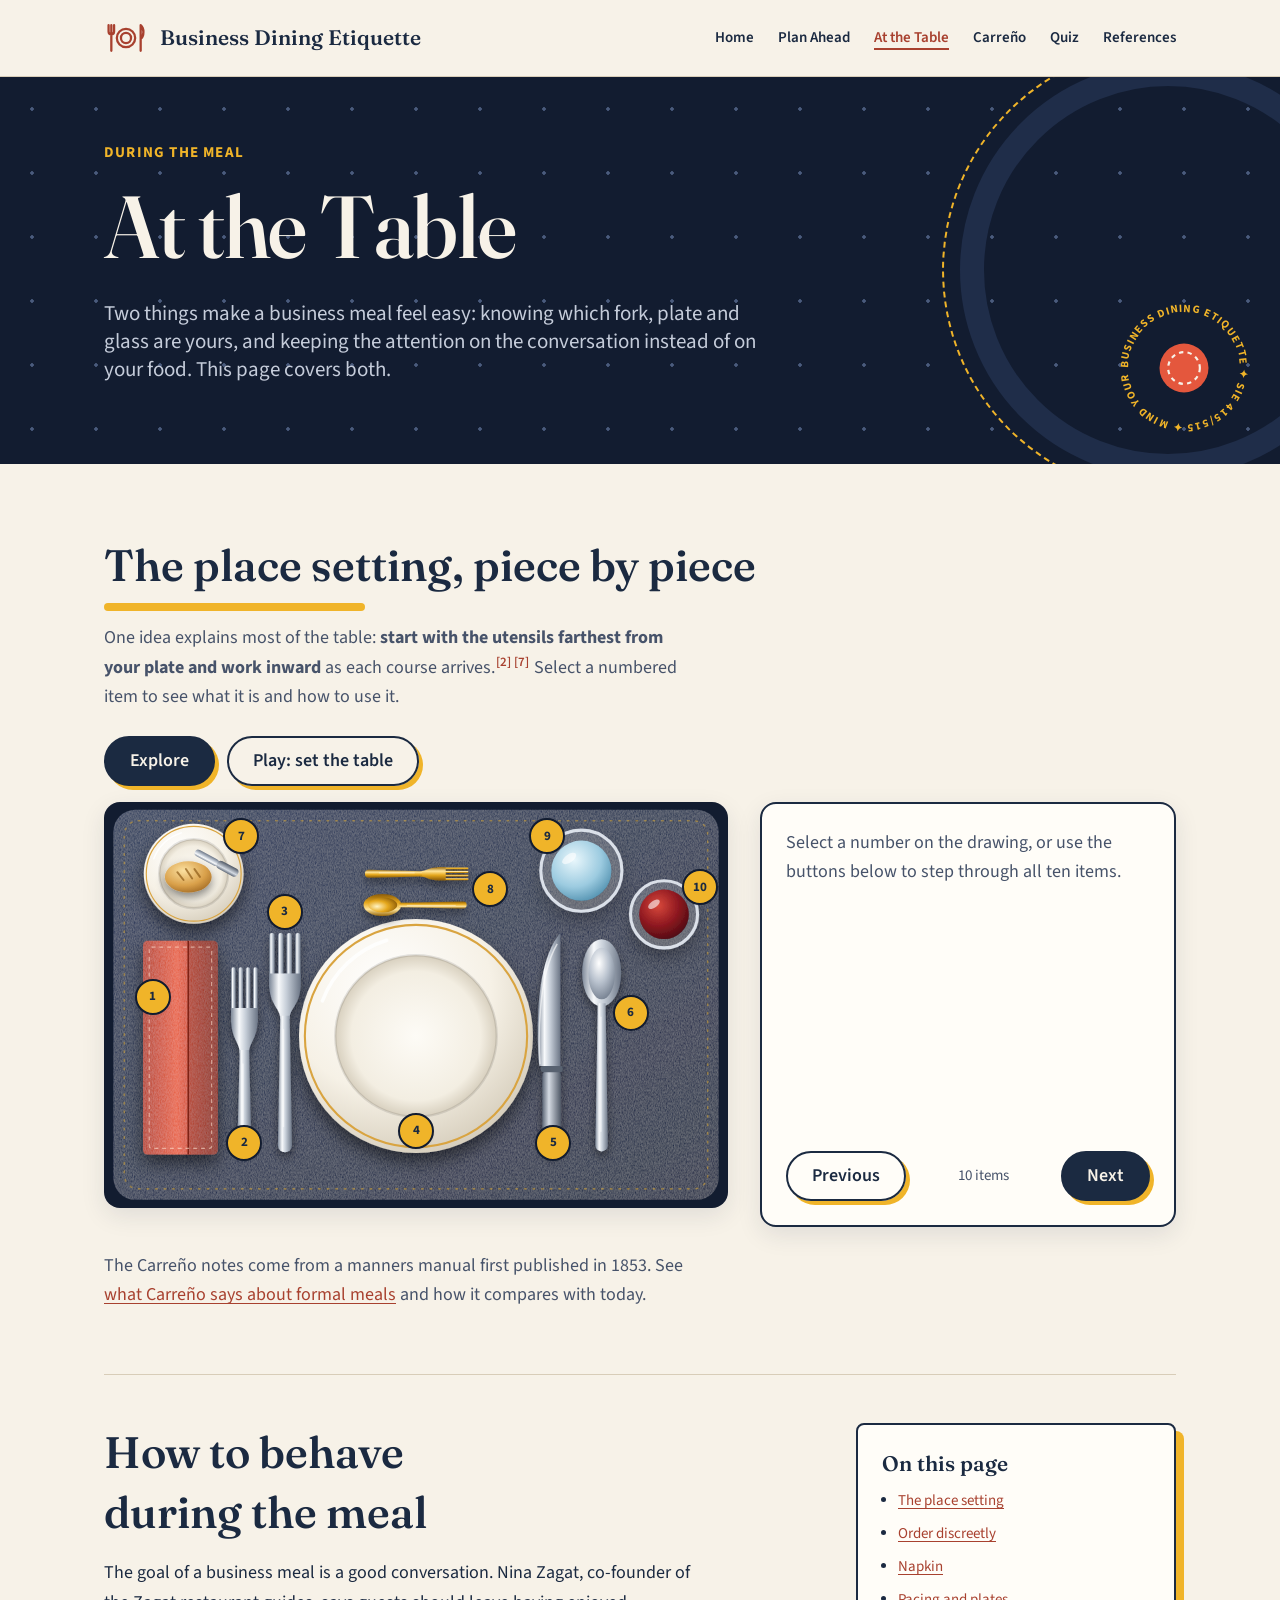
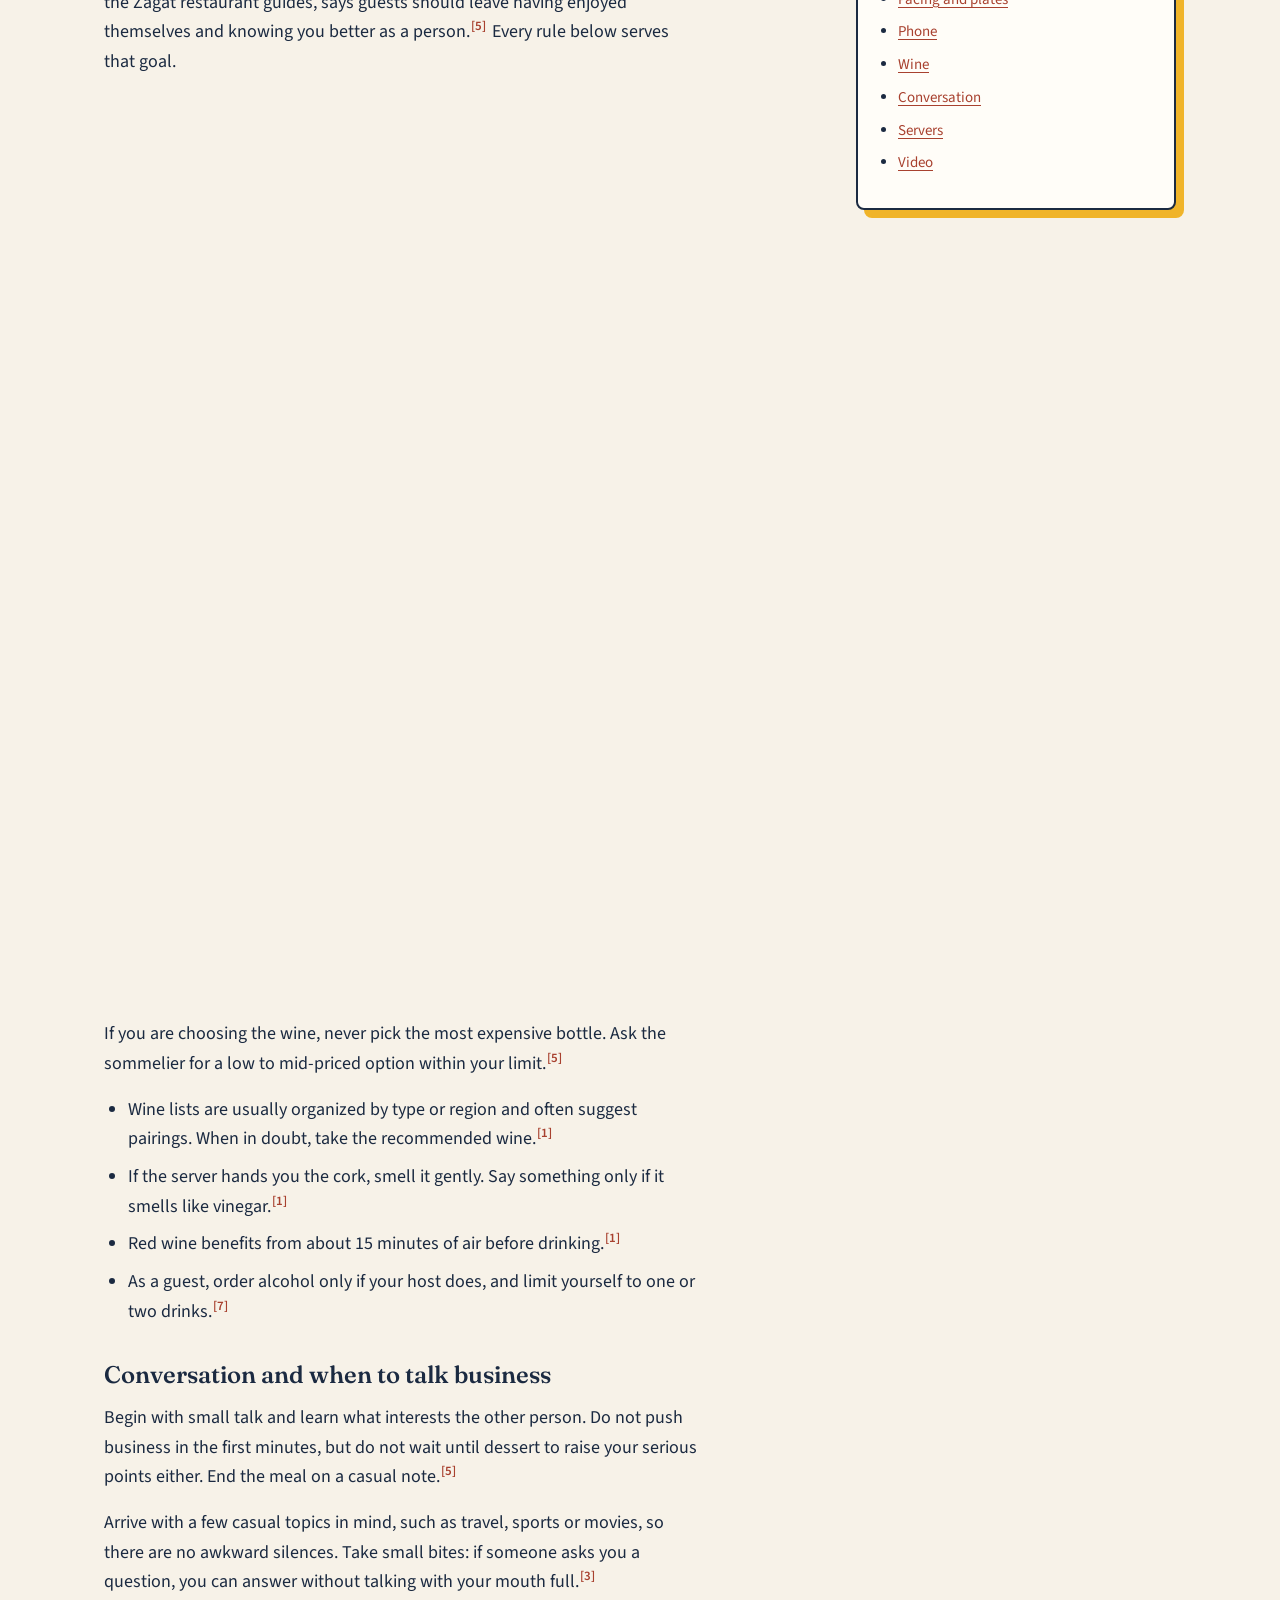
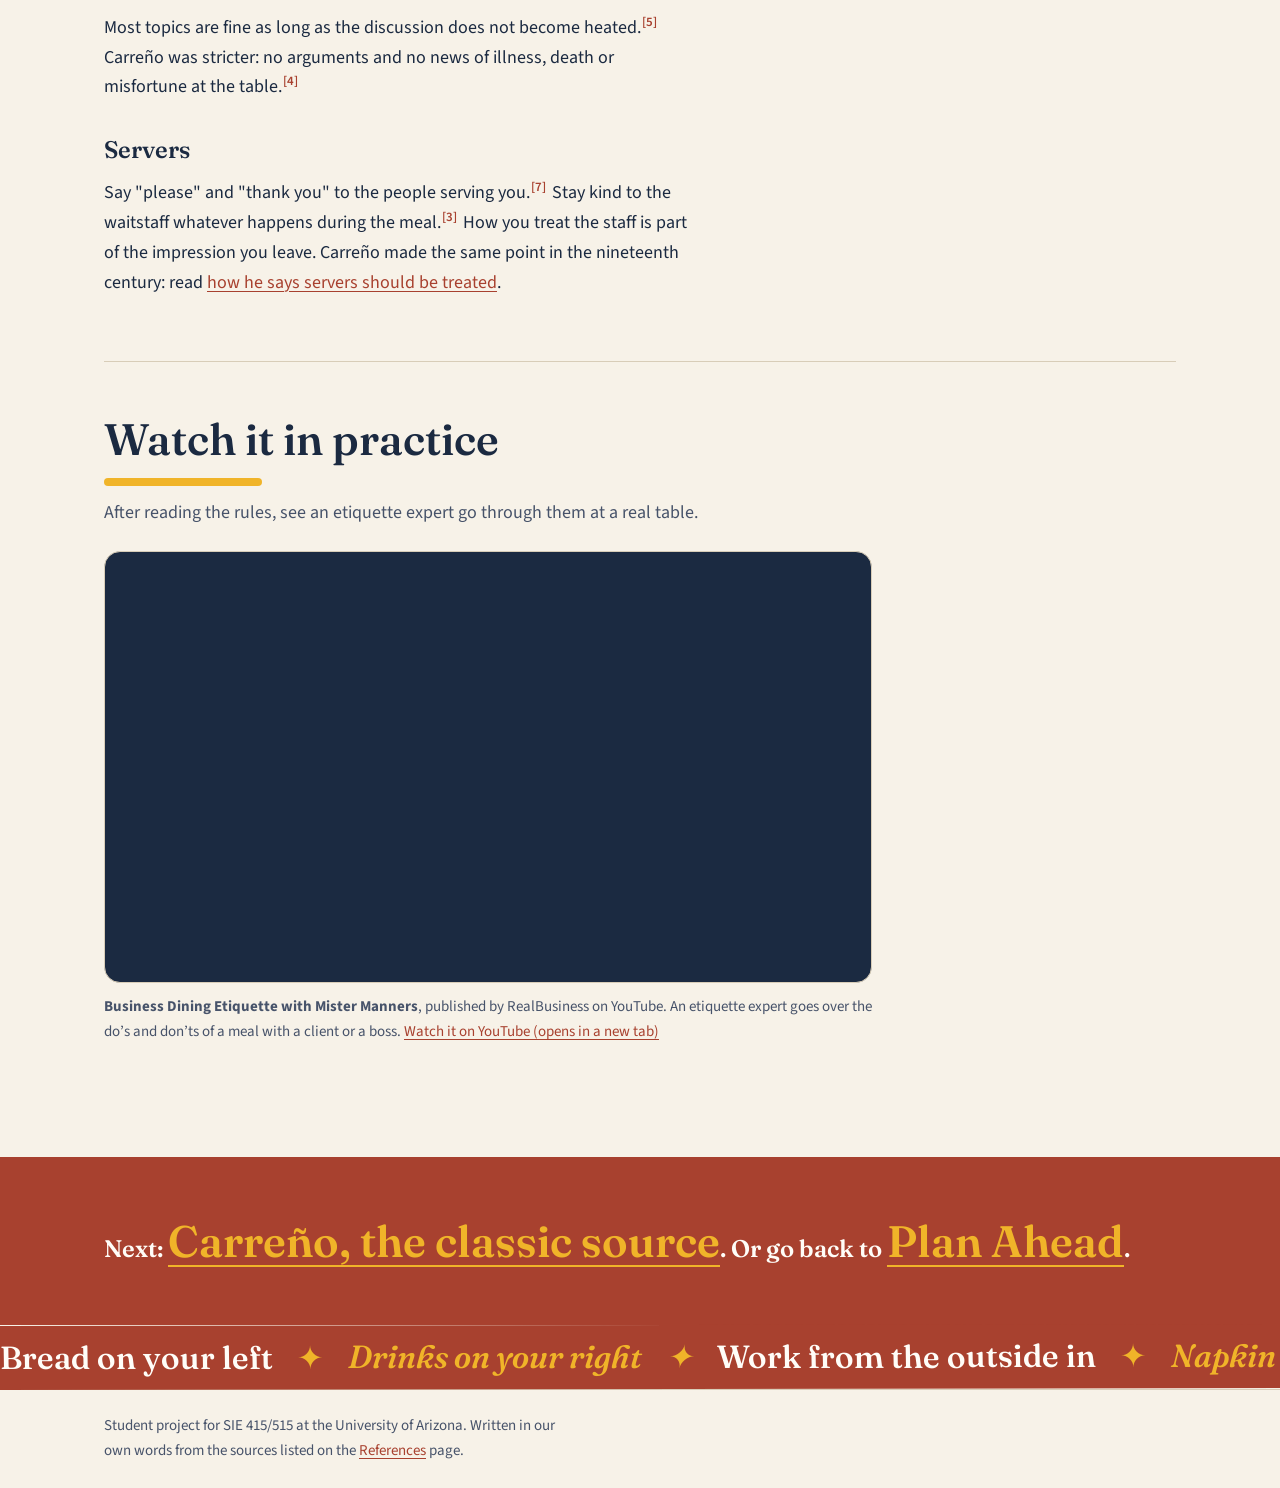
==== commit 5faadc33: "Keep the navigation visible, lighten the home scene and add a skip link Co-Authored-By: Claude Fable" ====
--- a/at-the-table.html
+++ b/at-the-table.html
@@ -11,6 +11,7 @@
   <link href="https://fonts.googleapis.com/css2?family=Fraunces:opsz,wght@9..144,400..700&amp;family=Source+Sans+3:ital,wght@0,400;0,600;0,700;1,400&amp;display=swap" rel="stylesheet">
   <link rel="stylesheet" href="css/tokens.css">
   <link rel="stylesheet" href="css/site.css">
+  <script src="js/header.js" defer></script>
   <script src="js/place-setting.js" defer></script>
   <script src="js/table-game.js" defer></script>
   <script src="js/motion.js" defer></script>
--- a/css/site.css
+++ b/css/site.css
@@ -1110,3 +1110,39 @@
 .q-options.scale li { margin: var(--sp-0); }
 .q-options.scale .q-option { flex-direction: column; align-items: center; height: 100%; text-align: center; font-size: var(--fs-sm); }
 @media (max-width: 40rem) { .q-options.scale { grid-template-columns: minmax(0, 1fr); } .q-options.scale .q-option { flex-direction: row; text-align: left; } }
+
+/* ---- Header stays within reach (header.js) ---- */
+.site-header { position: sticky; top: 0; z-index: 40; box-shadow: var(--shadow-sm); transition: transform var(--dur) var(--ease); }
+[id] { scroll-margin-top: calc(var(--header-h, 0px) + var(--sp-4)); }
+.with-aside > aside { top: calc(var(--header-h, 0px) + var(--sp-4)); }
+@media (max-width: 52rem) {
+  .site-header.is-away { transform: translateY(-101%); }
+}
+@media (min-width: 52.01rem) {
+  .scene.is-live .scene-pin { top: var(--header-h, 0px); height: calc(100vh - var(--header-h, 0px)); height: calc(100svh - var(--header-h, 0px)); }
+}
+
+/* ---- Lighter scene: flat shadows, shorter trip, a way to skip it ---- */
+.scene.is-live { height: 560vh; }
+.pc-shadow { opacity: 0.4; }
+.pc-shadow * { fill: var(--stage-deep); stroke: none; }
+.pc-shadow [fill="none"], .pc-shadow text { display: none; }
+.scene-skip {
+  position: absolute;
+  right: var(--gutter);
+  bottom: var(--sp-7);
+  z-index: 4;
+  padding: var(--sp-2) var(--sp-4);
+  border: var(--bw-thick) solid var(--gold);
+  border-radius: var(--r-pill);
+  color: var(--gold);
+  font-size: var(--fs-sm);
+  font-weight: var(--fw-bold);
+  text-decoration: none;
+  transition: background-color var(--dur-fast) var(--ease), color var(--dur-fast) var(--ease);
+}
+.scene-skip:visited { color: var(--gold); }
+.scene-skip:hover, .scene-skip:focus-visible { background: var(--gold); color: var(--ink); }
+.scene:not(.is-live) .scene-skip { display: none; }
+@media (max-width: 40rem) { .scene-skip { bottom: auto; top: var(--sp-3); right: var(--sp-3); } }
+.scene.is-live .scene-pin { min-height: 0; }
